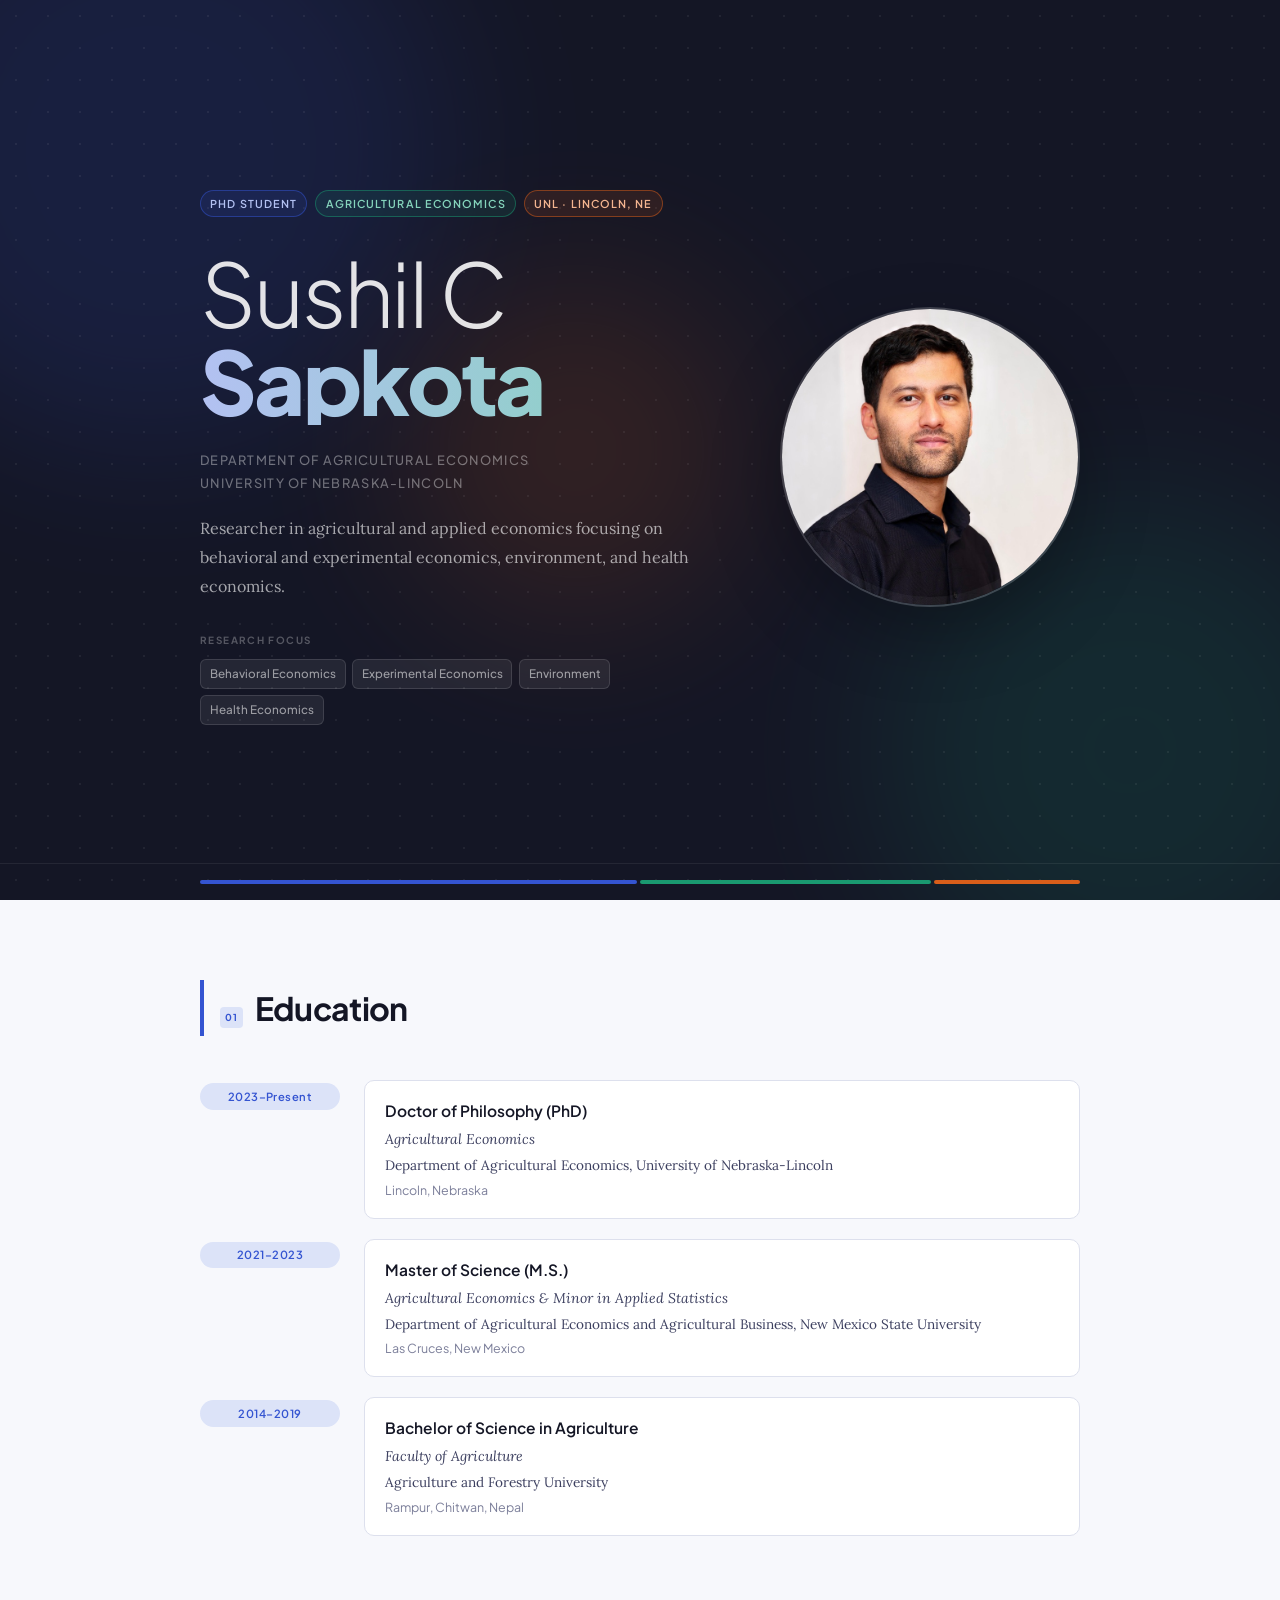
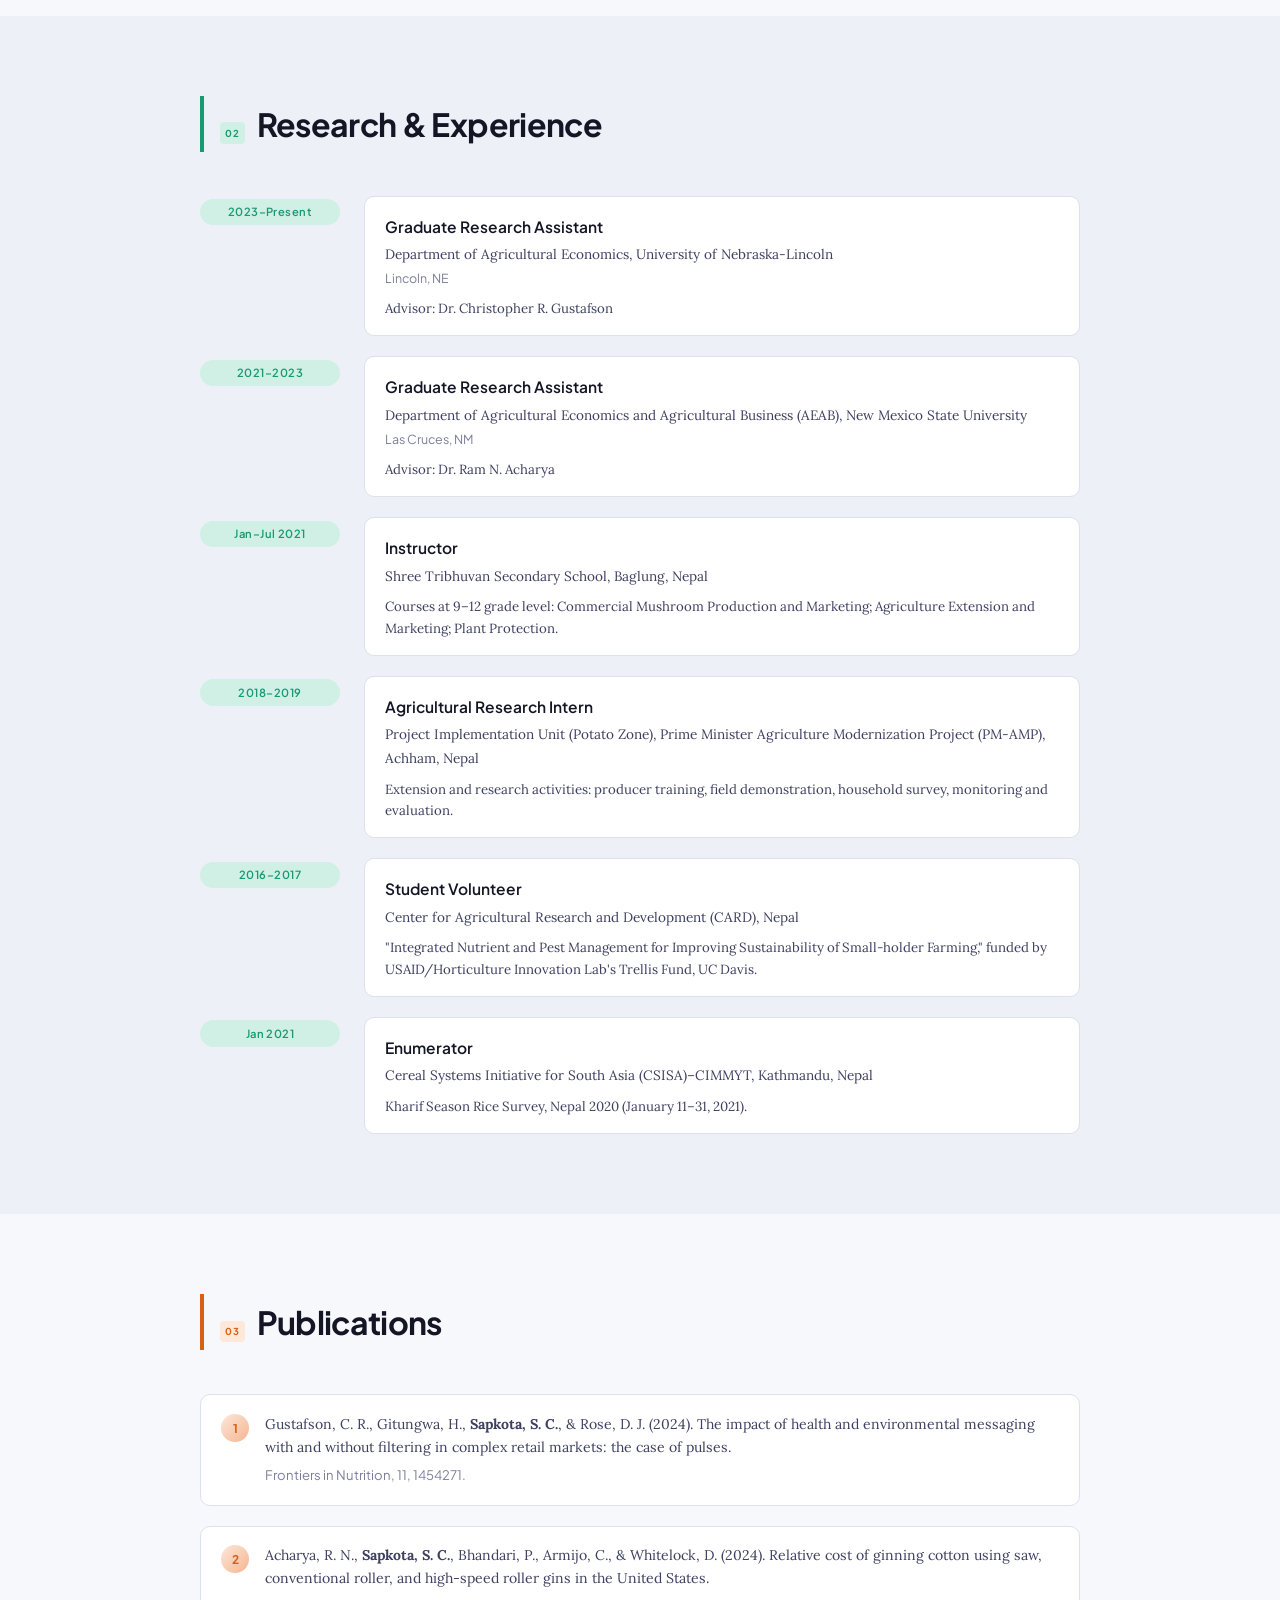
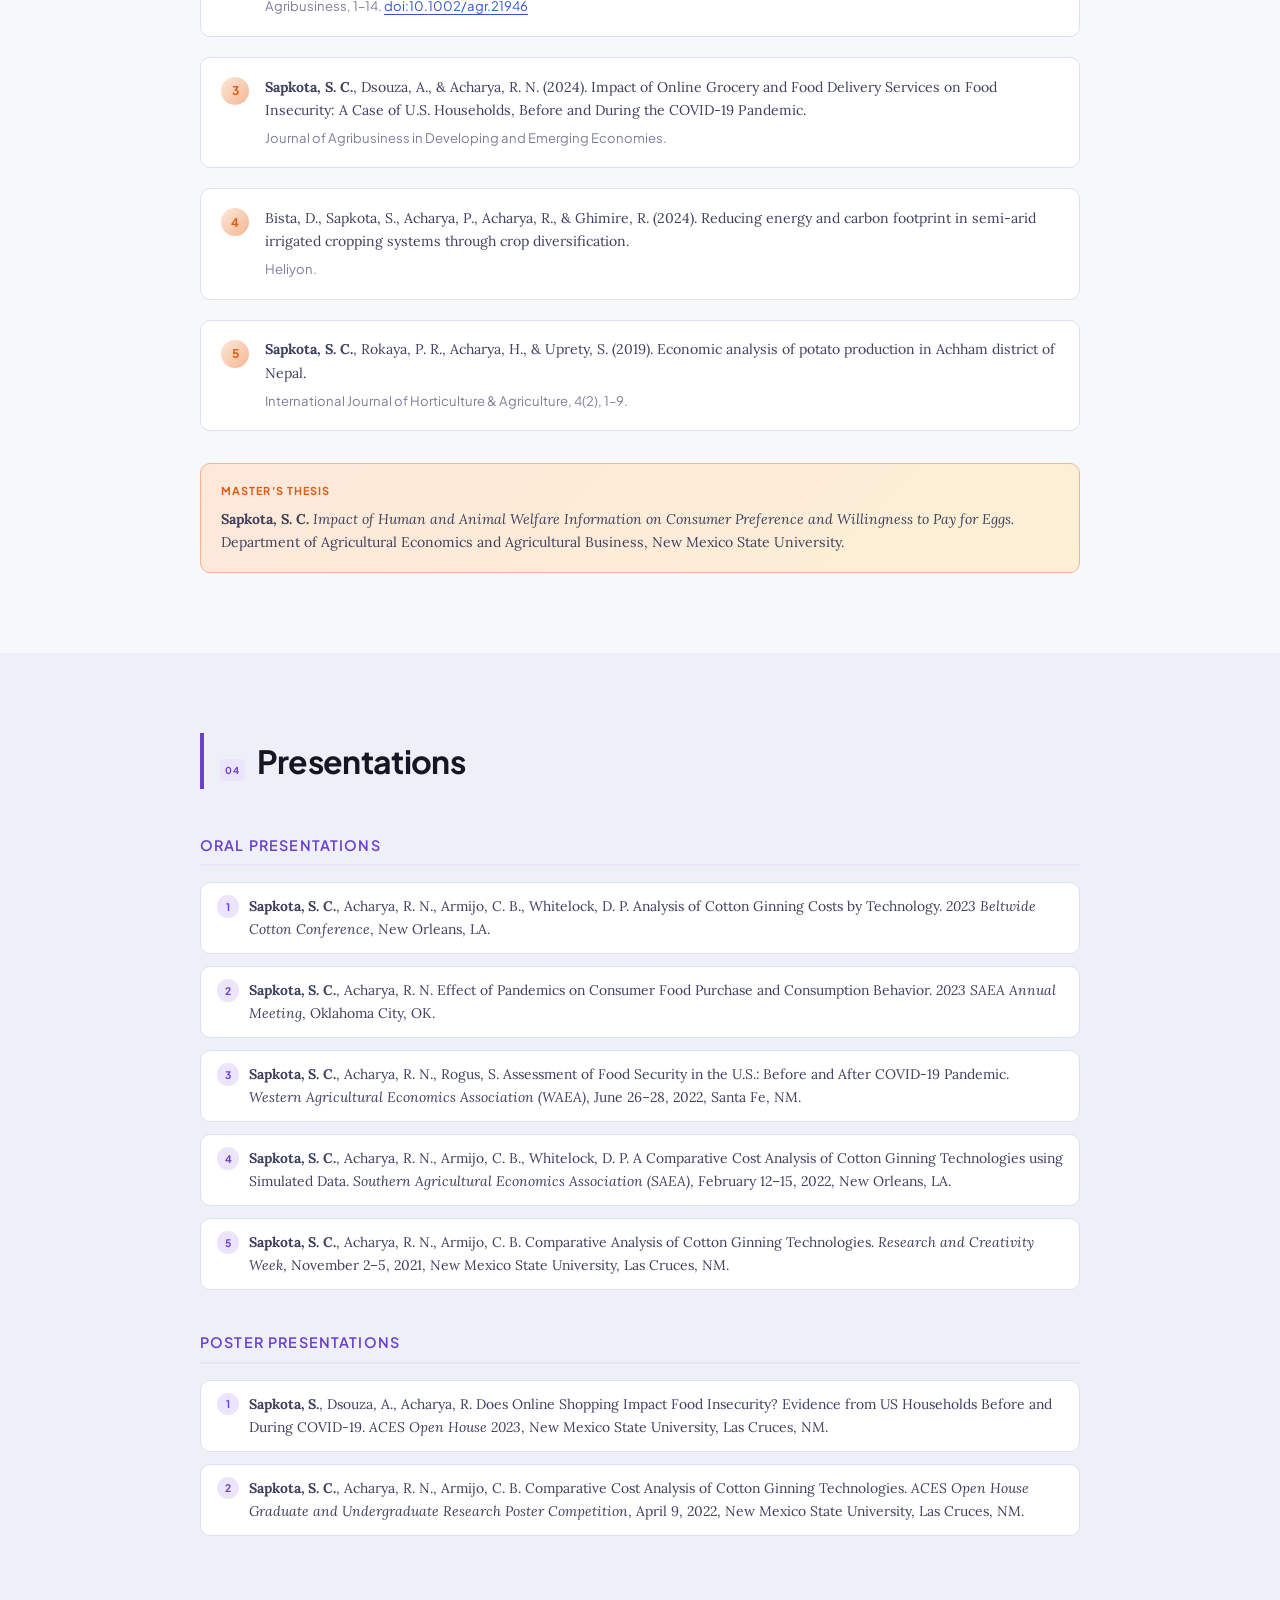
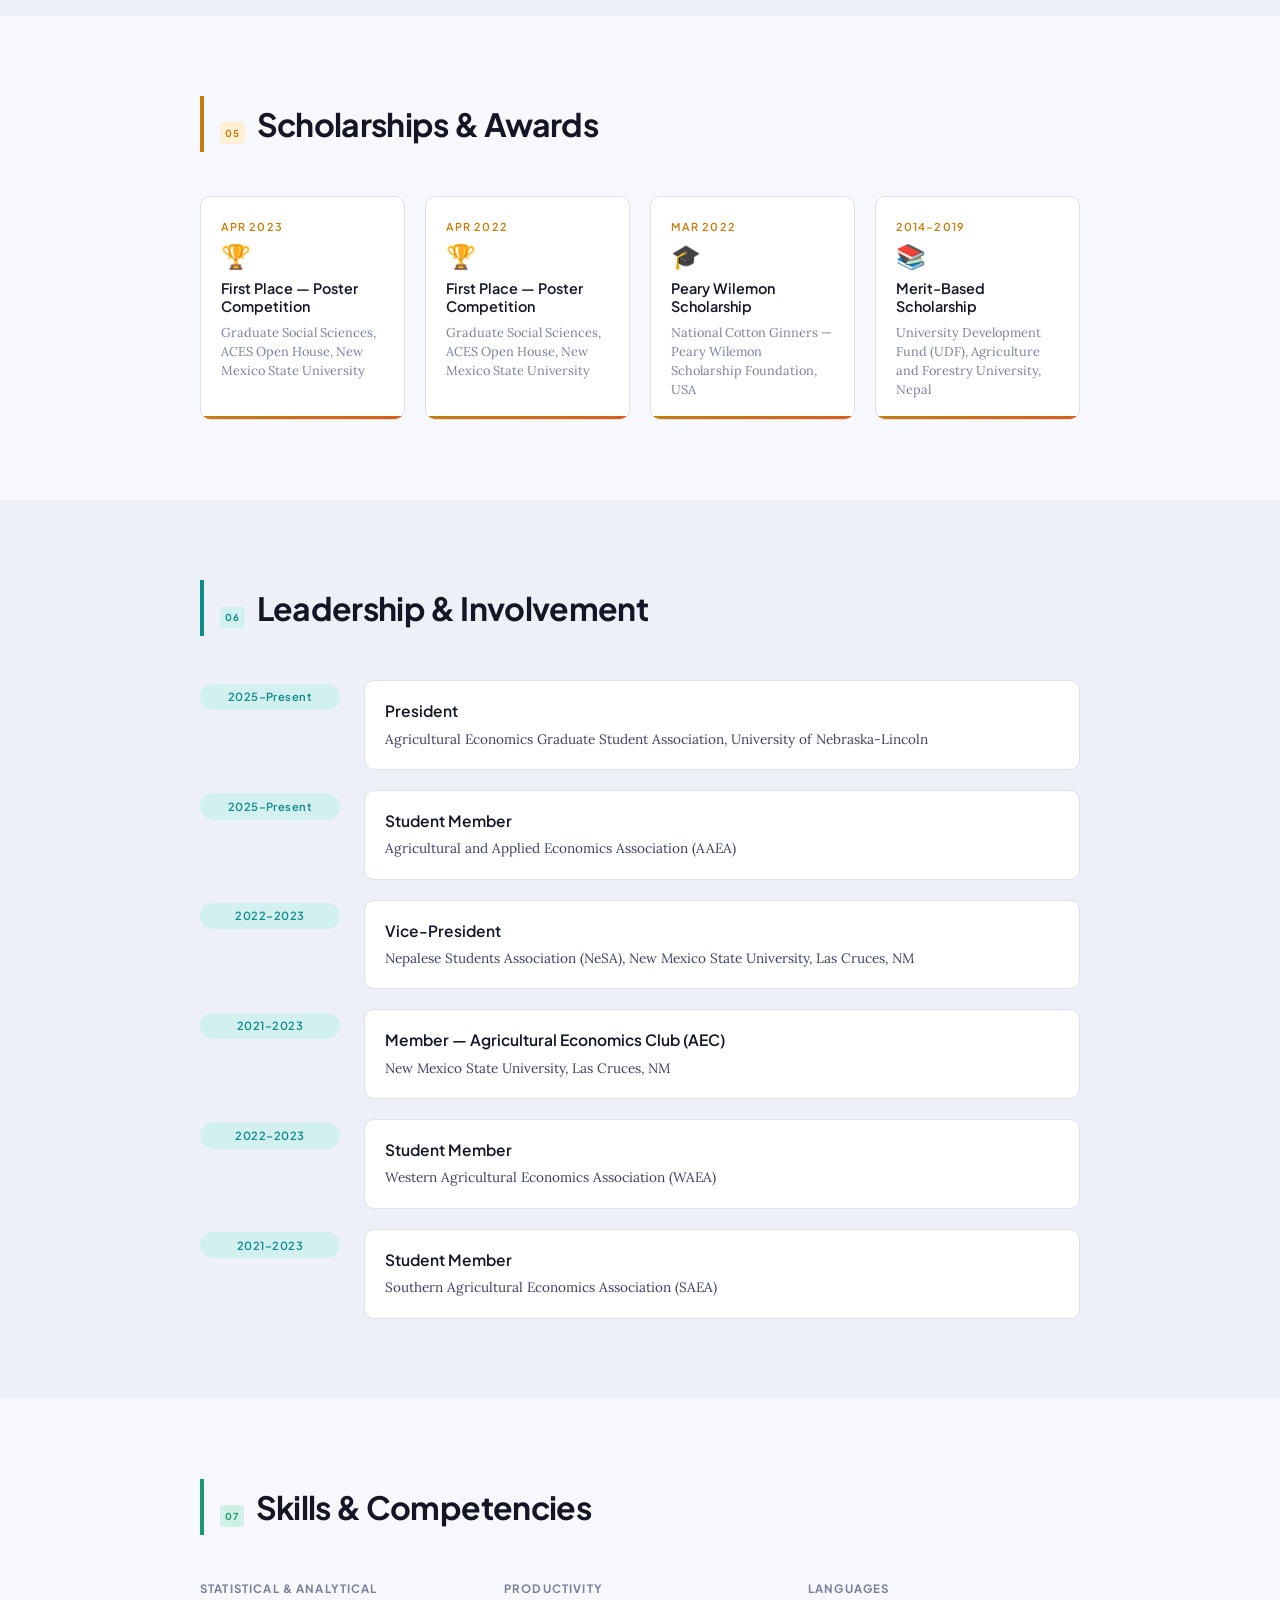
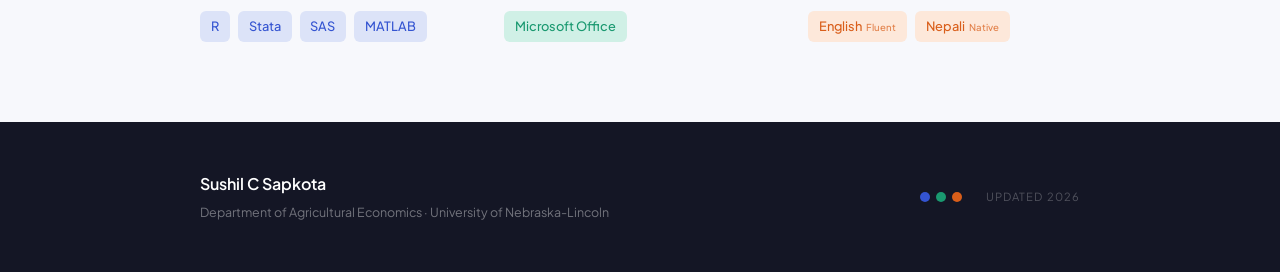
==== index2.html @ 45faaeaf "Add personal website" ====
<!DOCTYPE html>
<html lang="en">
<head>
  <meta charset="UTF-8" />
  <meta name="viewport" content="width=device-width, initial-scale=1.0" />
  <title>Sushil C Sapkota — Agricultural Economist</title>
  <link rel="preconnect" href="https://fonts.googleapis.com" />
  <link rel="preconnect" href="https://fonts.gstatic.com" crossorigin />
  <link href="https://fonts.googleapis.com/css2?family=Plus+Jakarta+Sans:ital,wght@0,300;0,400;0,500;0,600;0,700;1,300;1,400&family=Lora:ital,wght@0,400;0,500;1,400&display=swap" rel="stylesheet" />
  <link rel="stylesheet" href="styles2.css" />
</head>
<body>

  <nav id="nav">
    <div class="nav-inner">
      <a href="#top" class="nav-brand">
        <span class="nav-initials">SCS</span>
        <span class="nav-fullname">Sushil C Sapkota</span>
      </a>
      <ul class="nav-links">
        <li><a href="#education">Education</a></li>
        <li><a href="#experience">Experience</a></li>
        <li><a href="#publications">Publications</a></li>
        <li><a href="#presentations">Presentations</a></li>
        <li><a href="#awards">Awards</a></li>
        <li><a href="#leadership">Leadership</a></li>
        <li><a href="#skills">Skills</a></li>
      </ul>
      <button class="nav-toggle" aria-label="Toggle menu" aria-expanded="false">
        <span></span><span></span><span></span>
      </button>
    </div>
  </nav>

  <main id="top">

    <!-- Hero -->
    <section class="hero">
      <div class="hero-blob hero-blob--1"></div>
      <div class="hero-blob hero-blob--2"></div>
      <div class="hero-blob hero-blob--3"></div>
      <div class="hero-grid-lines"></div>

      <div class="container hero-inner">

        <div class="hero-left">
          <div class="hero-chips">
            <span class="chip chip--blue">PhD Student</span>
            <span class="chip chip--green">Agricultural Economics</span>
            <span class="chip chip--orange">UNL · Lincoln, NE</span>
          </div>

          <h1 class="hero-name">
            <span class="hero-first">Sushil C</span>
            <span class="hero-last">Sapkota</span>
          </h1>

          <p class="hero-dept">
            Department of Agricultural Economics<br />
            University of Nebraska-Lincoln
          </p>

          <p class="hero-bio">
            Researcher in agricultural and applied economics focusing on behavioral and
            experimental economics, environment, and health economics.
          </p>

          <div class="hero-focus">
            <span class="focus-label">Research Focus</span>
            <div class="focus-tags">
              <span class="focus-tag">Behavioral Economics</span>
              <span class="focus-tag">Experimental Economics</span>
              <span class="focus-tag">Environment</span>
              <span class="focus-tag">Health Economics</span>
            </div>
          </div>
        </div>

        <div class="hero-photo-wrap" aria-label="Portrait of Sushil C Sapkota">
          <img
            class="hero-photo"
            src="3225E10E-08E2-4736-A0DA-E0281A70B537_1_105_c.jpeg"
            alt="Sushil C Sapkota"
          />
        </div>

      </div>

      <div class="hero-bar-wrap">
        <div class="container">
          <div class="hero-bar">
            <span class="hero-bar-seg hero-bar-seg--a"></span>
            <span class="hero-bar-seg hero-bar-seg--b"></span>
            <span class="hero-bar-seg hero-bar-seg--c"></span>
          </div>
        </div>
      </div>
    </section>

    <!-- Education -->
    <section id="education" class="section">
      <div class="container">
        <h2 class="section-title section-title--blue">
          <span class="section-icon">01</span>Education
        </h2>
        <div class="timeline">

          <article class="tl-item">
            <div class="tl-badge tl-badge--blue">2023–Present</div>
            <div class="tl-card">
              <h3 class="tl-role">Doctor of Philosophy (PhD)</h3>
              <p class="tl-field">Agricultural Economics</p>
              <p class="tl-org">Department of Agricultural Economics, University of Nebraska-Lincoln</p>
              <p class="tl-loc">Lincoln, Nebraska</p>
            </div>
          </article>

          <article class="tl-item">
            <div class="tl-badge tl-badge--blue">2021–2023</div>
            <div class="tl-card">
              <h3 class="tl-role">Master of Science (M.S.)</h3>
              <p class="tl-field">Agricultural Economics &amp; Minor in Applied Statistics</p>
              <p class="tl-org">Department of Agricultural Economics and Agricultural Business, New Mexico State University</p>
              <p class="tl-loc">Las Cruces, New Mexico</p>
            </div>
          </article>

          <article class="tl-item">
            <div class="tl-badge tl-badge--blue">2014–2019</div>
            <div class="tl-card">
              <h3 class="tl-role">Bachelor of Science in Agriculture</h3>
              <p class="tl-field">Faculty of Agriculture</p>
              <p class="tl-org">Agriculture and Forestry University</p>
              <p class="tl-loc">Rampur, Chitwan, Nepal</p>
            </div>
          </article>

        </div>
      </div>
    </section>

    <!-- Experience -->
    <section id="experience" class="section section--alt">
      <div class="container">
        <h2 class="section-title section-title--green">
          <span class="section-icon">02</span>Research &amp; Experience
        </h2>
        <div class="timeline">

          <article class="tl-item">
            <div class="tl-badge tl-badge--green">2023–Present</div>
            <div class="tl-card">
              <h3 class="tl-role">Graduate Research Assistant</h3>
              <p class="tl-org">Department of Agricultural Economics, University of Nebraska-Lincoln</p>
              <p class="tl-loc">Lincoln, NE</p>
              <p class="tl-note">Advisor: Dr. Christopher R. Gustafson</p>
            </div>
          </article>

          <article class="tl-item">
            <div class="tl-badge tl-badge--green">2021–2023</div>
            <div class="tl-card">
              <h3 class="tl-role">Graduate Research Assistant</h3>
              <p class="tl-org">Department of Agricultural Economics and Agricultural Business (AEAB), New Mexico State University</p>
              <p class="tl-loc">Las Cruces, NM</p>
              <p class="tl-note">Advisor: Dr. Ram N. Acharya</p>
            </div>
          </article>

          <article class="tl-item">
            <div class="tl-badge tl-badge--green">Jan–Jul 2021</div>
            <div class="tl-card">
              <h3 class="tl-role">Instructor</h3>
              <p class="tl-org">Shree Tribhuvan Secondary School, Baglung, Nepal</p>
              <p class="tl-note">Courses at 9–12 grade level: Commercial Mushroom Production and Marketing; Agriculture Extension and Marketing; Plant Protection.</p>
            </div>
          </article>

          <article class="tl-item">
            <div class="tl-badge tl-badge--green">2018–2019</div>
            <div class="tl-card">
              <h3 class="tl-role">Agricultural Research Intern</h3>
              <p class="tl-org">Project Implementation Unit (Potato Zone), Prime Minister Agriculture Modernization Project (PM-AMP), Achham, Nepal</p>
              <p class="tl-note">Extension and research activities: producer training, field demonstration, household survey, monitoring and evaluation.</p>
            </div>
          </article>

          <article class="tl-item">
            <div class="tl-badge tl-badge--green">2016–2017</div>
            <div class="tl-card">
              <h3 class="tl-role">Student Volunteer</h3>
              <p class="tl-org">Center for Agricultural Research and Development (CARD), Nepal</p>
              <p class="tl-note">"Integrated Nutrient and Pest Management for Improving Sustainability of Small-holder Farming," funded by USAID/Horticulture Innovation Lab's Trellis Fund, UC Davis.</p>
            </div>
          </article>

          <article class="tl-item">
            <div class="tl-badge tl-badge--green">Jan 2021</div>
            <div class="tl-card">
              <h3 class="tl-role">Enumerator</h3>
              <p class="tl-org">Cereal Systems Initiative for South Asia (CSISA)–CIMMYT, Kathmandu, Nepal</p>
              <p class="tl-note">Kharif Season Rice Survey, Nepal 2020 (January 11–31, 2021).</p>
            </div>
          </article>

        </div>
      </div>
    </section>

    <!-- Publications -->
    <section id="publications" class="section">
      <div class="container">
        <h2 class="section-title section-title--orange">
          <span class="section-icon">03</span>Publications
        </h2>

        <ol class="pub-list">
          <li class="pub-item">
            <span class="pub-num">1</span>
            <div class="pub-content">
              <p class="pub-cite">Gustafson, C. R., Gitungwa, H., <strong>Sapkota, S. C.</strong>, &amp; Rose, D. J. (2024). The impact of health and environmental messaging with and without filtering in complex retail markets: the case of pulses.</p>
              <p class="pub-journal">Frontiers in Nutrition, 11, 1454271.</p>
            </div>
          </li>
          <li class="pub-item">
            <span class="pub-num">2</span>
            <div class="pub-content">
              <p class="pub-cite">Acharya, R. N., <strong>Sapkota, S. C.</strong>, Bhandari, P., Armijo, C., &amp; Whitelock, D. (2024). Relative cost of ginning cotton using saw, conventional roller, and high-speed roller gins in the United States.</p>
              <p class="pub-journal">Agribusiness, 1–14. <a href="https://doi.org/10.1002/agr.21946" target="_blank" rel="noopener">doi:10.1002/agr.21946</a></p>
            </div>
          </li>
          <li class="pub-item">
            <span class="pub-num">3</span>
            <div class="pub-content">
              <p class="pub-cite"><strong>Sapkota, S. C.</strong>, Dsouza, A., &amp; Acharya, R. N. (2024). Impact of Online Grocery and Food Delivery Services on Food Insecurity: A Case of U.S. Households, Before and During the COVID-19 Pandemic.</p>
              <p class="pub-journal">Journal of Agribusiness in Developing and Emerging Economies.</p>
            </div>
          </li>
          <li class="pub-item">
            <span class="pub-num">4</span>
            <div class="pub-content">
              <p class="pub-cite">Bista, D., Sapkota, S., Acharya, P., Acharya, R., &amp; Ghimire, R. (2024). Reducing energy and carbon footprint in semi-arid irrigated cropping systems through crop diversification.</p>
              <p class="pub-journal">Heliyon.</p>
            </div>
          </li>
          <li class="pub-item">
            <span class="pub-num">5</span>
            <div class="pub-content">
              <p class="pub-cite"><strong>Sapkota, S. C.</strong>, Rokaya, P. R., Acharya, H., &amp; Uprety, S. (2019). Economic analysis of potato production in Achham district of Nepal.</p>
              <p class="pub-journal">International Journal of Horticulture &amp; Agriculture, 4(2), 1–9.</p>
            </div>
          </li>
        </ol>

        <div class="thesis-block">
          <div class="thesis-label">Master's Thesis</div>
          <p><strong>Sapkota, S. C.</strong> <em>Impact of Human and Animal Welfare Information on Consumer Preference and Willingness to Pay for Eggs.</em> Department of Agricultural Economics and Agricultural Business, New Mexico State University.</p>
        </div>
      </div>
    </section>

    <!-- Presentations -->
    <section id="presentations" class="section section--alt">
      <div class="container">
        <h2 class="section-title section-title--purple">
          <span class="section-icon">04</span>Presentations
        </h2>

        <h3 class="sub-heading sub-heading--purple">Oral Presentations</h3>
        <ol class="pres-list">
          <li class="pres-item"><strong>Sapkota, S. C.</strong>, Acharya, R. N., Armijo, C. B., Whitelock, D. P. Analysis of Cotton Ginning Costs by Technology. <em>2023 Beltwide Cotton Conference</em>, New Orleans, LA.</li>
          <li class="pres-item"><strong>Sapkota, S. C.</strong>, Acharya, R. N. Effect of Pandemics on Consumer Food Purchase and Consumption Behavior. <em>2023 SAEA Annual Meeting</em>, Oklahoma City, OK.</li>
          <li class="pres-item"><strong>Sapkota, S. C.</strong>, Acharya, R. N., Rogus, S. Assessment of Food Security in the U.S.: Before and After COVID-19 Pandemic. <em>Western Agricultural Economics Association (WAEA)</em>, June 26–28, 2022, Santa Fe, NM.</li>
          <li class="pres-item"><strong>Sapkota, S. C.</strong>, Acharya, R. N., Armijo, C. B., Whitelock, D. P. A Comparative Cost Analysis of Cotton Ginning Technologies using Simulated Data. <em>Southern Agricultural Economics Association (SAEA)</em>, February 12–15, 2022, New Orleans, LA.</li>
          <li class="pres-item"><strong>Sapkota, S. C.</strong>, Acharya, R. N., Armijo, C. B. Comparative Analysis of Cotton Ginning Technologies. <em>Research and Creativity Week</em>, November 2–5, 2021, New Mexico State University, Las Cruces, NM.</li>
        </ol>

        <h3 class="sub-heading sub-heading--purple" style="margin-top:2.5rem">Poster Presentations</h3>
        <ol class="pres-list">
          <li class="pres-item"><strong>Sapkota, S.</strong>, Dsouza, A., Acharya, R. Does Online Shopping Impact Food Insecurity? Evidence from US Households Before and During COVID-19. <em>ACES Open House 2023</em>, New Mexico State University, Las Cruces, NM.</li>
          <li class="pres-item"><strong>Sapkota, S. C.</strong>, Acharya, R. N., Armijo, C. B. Comparative Cost Analysis of Cotton Ginning Technologies. <em>ACES Open House Graduate and Undergraduate Research Poster Competition</em>, April 9, 2022, New Mexico State University, Las Cruces, NM.</li>
        </ol>
      </div>
    </section>

    <!-- Awards -->
    <section id="awards" class="section">
      <div class="container">
        <h2 class="section-title section-title--amber">
          <span class="section-icon">05</span>Scholarships &amp; Awards
        </h2>
        <div class="awards-grid">

          <div class="award-card award-card--amber">
            <div class="award-year">Apr 2023</div>
            <div class="award-icon">🏆</div>
            <h3 class="award-title">First Place — Poster Competition</h3>
            <p class="award-body">Graduate Social Sciences, ACES Open House, New Mexico State University</p>
          </div>

          <div class="award-card award-card--amber">
            <div class="award-year">Apr 2022</div>
            <div class="award-icon">🏆</div>
            <h3 class="award-title">First Place — Poster Competition</h3>
            <p class="award-body">Graduate Social Sciences, ACES Open House, New Mexico State University</p>
          </div>

          <div class="award-card award-card--amber">
            <div class="award-year">Mar 2022</div>
            <div class="award-icon">🎓</div>
            <h3 class="award-title">Peary Wilemon Scholarship</h3>
            <p class="award-body">National Cotton Ginners — Peary Wilemon Scholarship Foundation, USA</p>
          </div>

          <div class="award-card award-card--amber">
            <div class="award-year">2014–2019</div>
            <div class="award-icon">📚</div>
            <h3 class="award-title">Merit-Based Scholarship</h3>
            <p class="award-body">University Development Fund (UDF), Agriculture and Forestry University, Nepal</p>
          </div>

        </div>
      </div>
    </section>

    <!-- Leadership -->
    <section id="leadership" class="section section--alt">
      <div class="container">
        <h2 class="section-title section-title--teal">
          <span class="section-icon">06</span>Leadership &amp; Involvement
        </h2>
        <div class="timeline">

          <article class="tl-item">
            <div class="tl-badge tl-badge--teal">2025–Present</div>
            <div class="tl-card">
              <h3 class="tl-role">President</h3>
              <p class="tl-org">Agricultural Economics Graduate Student Association, University of Nebraska-Lincoln</p>
            </div>
          </article>

          <article class="tl-item">
            <div class="tl-badge tl-badge--teal">2025–Present</div>
            <div class="tl-card">
              <h3 class="tl-role">Student Member</h3>
              <p class="tl-org">Agricultural and Applied Economics Association (AAEA)</p>
            </div>
          </article>

          <article class="tl-item">
            <div class="tl-badge tl-badge--teal">2022–2023</div>
            <div class="tl-card">
              <h3 class="tl-role">Vice-President</h3>
              <p class="tl-org">Nepalese Students Association (NeSA), New Mexico State University, Las Cruces, NM</p>
            </div>
          </article>

          <article class="tl-item">
            <div class="tl-badge tl-badge--teal">2021–2023</div>
            <div class="tl-card">
              <h3 class="tl-role">Member — Agricultural Economics Club (AEC)</h3>
              <p class="tl-org">New Mexico State University, Las Cruces, NM</p>
            </div>
          </article>

          <article class="tl-item">
            <div class="tl-badge tl-badge--teal">2022–2023</div>
            <div class="tl-card">
              <h3 class="tl-role">Student Member</h3>
              <p class="tl-org">Western Agricultural Economics Association (WAEA)</p>
            </div>
          </article>

          <article class="tl-item">
            <div class="tl-badge tl-badge--teal">2021–2023</div>
            <div class="tl-card">
              <h3 class="tl-role">Student Member</h3>
              <p class="tl-org">Southern Agricultural Economics Association (SAEA)</p>
            </div>
          </article>

        </div>
      </div>
    </section>

    <!-- Skills -->
    <section id="skills" class="section">
      <div class="container">
        <h2 class="section-title section-title--green">
          <span class="section-icon">07</span>Skills &amp; Competencies
        </h2>
        <div class="skills-grid">
          <div class="skill-group">
            <h3 class="skill-group-label">Statistical &amp; Analytical</h3>
            <div class="skill-tags">
              <span class="skill-tag skill-tag--blue">R</span>
              <span class="skill-tag skill-tag--blue">Stata</span>
              <span class="skill-tag skill-tag--blue">SAS</span>
              <span class="skill-tag skill-tag--blue">MATLAB</span>
            </div>
          </div>
          <div class="skill-group">
            <h3 class="skill-group-label">Productivity</h3>
            <div class="skill-tags">
              <span class="skill-tag skill-tag--green">Microsoft Office</span>
            </div>
          </div>
          <div class="skill-group">
            <h3 class="skill-group-label">Languages</h3>
            <div class="skill-tags">
              <span class="skill-tag skill-tag--orange">English <em>Fluent</em></span>
              <span class="skill-tag skill-tag--orange">Nepali <em>Native</em></span>
            </div>
          </div>
        </div>
      </div>
    </section>

  </main>

  <footer class="footer">
    <div class="container footer-inner">
      <div class="footer-left">
        <p class="footer-name">Sushil C Sapkota</p>
        <p class="footer-inst">Department of Agricultural Economics · University of Nebraska-Lincoln</p>
      </div>
      <div class="footer-dots">
        <span class="fdot fdot--blue"></span>
        <span class="fdot fdot--green"></span>
        <span class="fdot fdot--orange"></span>
      </div>
      <p class="footer-copy">Updated 2026</p>
    </div>
  </footer>

  <script src="script2.js"></script>
</body>
</html>
---- styles2.css ----
/* ─── Reset ─────────────────────────────────────────── */
*, *::before, *::after { box-sizing: border-box; margin: 0; padding: 0; }

/* ─── Palette ───────────────────────────────────────── */
:root {
  --white:   #ffffff;
  --bg:      #f7f8fc;
  --bg-alt:  #eef0f7;
  --ink:     #141625;
  --ink-2:   #3d4060;
  --ink-3:   #7c7f9a;

  --blue:    #3454d1;
  --blue-lt: #dce3f8;
  --blue-md: #b3c1f2;

  --green:   #1a9970;
  --green-lt:#d0f0e6;
  --green-md:#85d4bc;

  --orange:  #d95e1a;
  --orange-lt:#fde8da;
  --orange-md:#f4b590;

  --purple:  #6b3fcf;
  --purple-lt:#ece4fa;

  --amber:   #c47d0e;
  --amber-lt:#fdf0d5;
  --amber-md:#f5c96a;

  --teal:    #0d8a8a;
  --teal-lt: #d2f0f0;
  --teal-md: #7ed4d4;

  --rule:    #dde0ed;

  --font-head: 'Plus Jakarta Sans', system-ui, sans-serif;
  --font-body: 'Lora', Georgia, serif;

  --max-w: 880px;
  --radius: 10px;
}

html { scroll-behavior: smooth; }

body {
  background: var(--bg);
  color: var(--ink);
  font-family: var(--font-body);
  font-size: clamp(15px, 1.5vw, 16px);
  line-height: 1.75;
  -webkit-font-smoothing: antialiased;
}

/* ─── Utility ───────────────────────────────────────── */
.container {
  width: min(var(--max-w), 100% - 2rem);
  margin-inline: auto;
}

a {
  color: var(--blue);
  text-underline-offset: 3px;
  transition: opacity 0.2s;
}
a:hover { opacity: 0.7; }

/* ─── Nav ───────────────────────────────────────────── */
#nav {
  position: fixed;
  top: 0; left: 0; right: 0;
  z-index: 200;
  background: var(--ink);
  transform: translateY(-100%);
  transition: transform 0.35s ease;
}
#nav.visible { transform: translateY(0); }

.nav-inner {
  width: min(var(--max-w), 100% - 2rem);
  margin-inline: auto;
  display: flex;
  align-items: center;
  height: 54px;
  gap: 1rem;
}

.nav-brand {
  display: flex;
  align-items: center;
  gap: 0.6rem;
  text-decoration: none;
  flex-shrink: 0;
}

.nav-initials {
  background: linear-gradient(135deg, var(--blue), var(--green));
  color: white;
  font-family: var(--font-head);
  font-size: 0.72rem;
  font-weight: 700;
  letter-spacing: 0.08em;
  padding: 0.3em 0.5em;
  border-radius: 6px;
}

.nav-fullname {
  font-family: var(--font-head);
  font-size: 0.85rem;
  font-weight: 500;
  color: rgba(255,255,255,0.85);
}

.nav-links {
  display: flex;
  list-style: none;
  gap: clamp(0.6rem, 2vw, 1.2rem);
  margin-left: auto;
  flex-wrap: wrap;
}

.nav-links a {
  font-family: var(--font-head);
  font-size: 0.72rem;
  font-weight: 500;
  text-transform: uppercase;
  letter-spacing: 0.08em;
  color: rgba(255,255,255,0.55);
  text-decoration: none;
  transition: color 0.2s;
}
.nav-links a:hover { color: white; }

.nav-toggle {
  display: none;
  flex-direction: column;
  gap: 4px;
  background: none;
  border: none;
  cursor: pointer;
  padding: 4px;
  margin-left: auto;
}
.nav-toggle span {
  display: block;
  width: 20px;
  height: 2px;
  background: white;
  border-radius: 2px;
  transition: transform 0.25s;
}

/* ─── Hero ──────────────────────────────────────────── */
.hero {
  position: relative;
  overflow: hidden;
  background: var(--ink);
  padding-top: clamp(5.5rem, 12vw, 8rem);
  padding-bottom: 0;
  min-height: 100vh;
  display: flex;
  flex-direction: column;
}

.hero-blob {
  position: absolute;
  border-radius: 50%;
  filter: blur(80px);
  opacity: 0.15;
  pointer-events: none;
}
.hero-blob--1 {
  width: 600px; height: 600px;
  background: var(--blue);
  top: -150px; left: -150px;
}
.hero-blob--2 {
  width: 500px; height: 500px;
  background: var(--green);
  bottom: -100px; right: -100px;
}
.hero-blob--3 {
  width: 350px; height: 350px;
  background: var(--orange);
  top: 50%; left: 45%;
  transform: translate(-50%, -50%);
}

/* subtle dot-grid texture */
.hero-grid-lines {
  position: absolute;
  inset: 0;
  background-image: radial-gradient(rgba(255,255,255,0.06) 1px, transparent 1px);
  background-size: 32px 32px;
  pointer-events: none;
}

.hero-inner {
  position: relative;
  z-index: 1;
  flex: 1;
  display: flex;
  justify-content: space-between;
  align-items: center;
  gap: clamp(2rem, 7vw, 5rem);
  padding-bottom: clamp(3rem, 6vw, 5rem);
}

/* ── Left column ── */
.hero-left {
  max-width: 660px;
  min-width: 0;
}

.hero-chips {
  display: flex;
  flex-wrap: wrap;
  gap: 0.5rem;
  margin-bottom: 2rem;
  opacity: 0;
  animation: fadeUp 0.7s 0.1s ease forwards;
}

.chip {
  font-family: var(--font-head);
  font-size: 0.68rem;
  font-weight: 600;
  text-transform: uppercase;
  letter-spacing: 0.1em;
  padding: 0.3em 0.85em;
  border-radius: 999px;
  border: 1.5px solid;
}
.chip--blue   { color: var(--blue-md);   border-color: rgba(52,84,209,0.5);  background: rgba(52,84,209,0.12); }
.chip--green  { color: var(--green-md);  border-color: rgba(26,153,112,0.5); background: rgba(26,153,112,0.12); }
.chip--orange { color: var(--orange-md); border-color: rgba(217,94,26,0.5);  background: rgba(217,94,26,0.12); }

.hero-name {
  font-family: var(--font-head);
  font-weight: 700;
  font-size: clamp(3rem, 8vw, 5.5rem);
  line-height: 1.0;
  letter-spacing: -0.03em;
  margin-bottom: 1.5rem;
  display: flex;
  flex-direction: column;
  opacity: 0;
  animation: fadeUp 0.7s 0.25s ease forwards;
}

.hero-first {
  color: rgba(255,255,255,0.88);
  font-weight: 300;
}

.hero-last {
  background: linear-gradient(90deg, var(--blue-md), var(--green-md));
  -webkit-background-clip: text;
  -webkit-text-fill-color: transparent;
  background-clip: text;
  font-weight: 800;
}

.hero-dept {
  font-family: var(--font-head);
  font-size: 0.8rem;
  font-weight: 500;
  text-transform: uppercase;
  letter-spacing: 0.1em;
  color: rgba(255,255,255,0.38);
  margin-bottom: 1.25rem;
  opacity: 0;
  animation: fadeUp 0.7s 0.4s ease forwards;
}

.hero-bio {
  max-width: 500px;
  color: rgba(255,255,255,0.62);
  font-size: 1rem;
  line-height: 1.8;
  margin-bottom: 2rem;
  opacity: 0;
  animation: fadeUp 0.7s 0.55s ease forwards;
}

/* Research focus tags */
.hero-focus {
  opacity: 0;
  animation: fadeUp 0.7s 0.65s ease forwards;
}

.focus-label {
  font-family: var(--font-head);
  font-size: 0.62rem;
  font-weight: 700;
  text-transform: uppercase;
  letter-spacing: 0.14em;
  color: rgba(255,255,255,0.28);
  display: block;
  margin-bottom: 0.6rem;
}

.focus-tags {
  display: flex;
  flex-wrap: wrap;
  gap: 0.4rem;
}

.focus-tag {
  font-family: var(--font-head);
  font-size: 0.73rem;
  font-weight: 500;
  color: rgba(255,255,255,0.55);
  background: rgba(255,255,255,0.07);
  border: 1px solid rgba(255,255,255,0.12);
  padding: 0.3em 0.75em;
  border-radius: 6px;
  transition: background 0.2s, color 0.2s;
}
.focus-tag:hover {
  background: rgba(255,255,255,0.13);
  color: rgba(255,255,255,0.9);
}

.hero-photo-wrap {
  position: relative;
  flex: 0 0 clamp(220px, 28vw, 300px);
  aspect-ratio: 1;
  border-radius: 50%;
  overflow: hidden;
  border: 2px solid rgba(255,255,255,0.18);
  box-shadow: 0 26px 70px rgba(0,0,0,0.28);
  opacity: 0;
  animation: fadeIn 0.8s 0.5s ease forwards;
}

.hero-photo-wrap::after {
  content: '';
  position: absolute;
  inset: 0;
  border-radius: 50%;
  box-shadow: inset 0 0 0 8px rgba(255,255,255,0.04);
  pointer-events: none;
}

.hero-photo {
  width: 100%;
  height: 100%;
  display: block;
  object-fit: cover;
  object-position: center 18%;
}

/* ── Bottom color bar ── */
.hero-bar-wrap {
  position: relative;
  z-index: 1;
  border-top: 1px solid rgba(255,255,255,0.07);
  padding: 1rem 0;
}

.hero-bar {
  display: flex;
  gap: 3px;
  opacity: 0;
  animation: fadeIn 0.7s 0.8s ease forwards;
}
.hero-bar-seg {
  height: 4px;
  border-radius: 2px;
}
.hero-bar-seg--a { flex: 3; background: var(--blue); }
.hero-bar-seg--b { flex: 2; background: var(--green); }
.hero-bar-seg--c { flex: 1; background: var(--orange); }

/* ─── Sections ──────────────────────────────────────── */
.section {
  padding: clamp(3rem, 8vw, 5rem) 0;
}
.section--alt { background: var(--bg-alt); }

.section-title {
  font-family: var(--font-head);
  font-weight: 700;
  font-size: clamp(1.5rem, 4vw, 2rem);
  letter-spacing: -0.02em;
  color: var(--ink);
  margin-bottom: clamp(1.75rem, 4vw, 2.75rem);
  display: flex;
  align-items: baseline;
  gap: 0.75rem;
}

.section-icon {
  font-size: 0.6rem;
  font-weight: 700;
  letter-spacing: 0.1em;
  padding: 0.25em 0.5em;
  border-radius: 4px;
  font-family: var(--font-head);
  vertical-align: middle;
}

.section-title--blue   { border-left: 4px solid var(--blue);   padding-left: 1rem; }
.section-title--blue   .section-icon { background: var(--blue-lt);   color: var(--blue); }
.section-title--green  { border-left: 4px solid var(--green);  padding-left: 1rem; }
.section-title--green  .section-icon { background: var(--green-lt);  color: var(--green); }
.section-title--orange { border-left: 4px solid var(--orange); padding-left: 1rem; }
.section-title--orange .section-icon { background: var(--orange-lt); color: var(--orange); }
.section-title--purple { border-left: 4px solid var(--purple); padding-left: 1rem; }
.section-title--purple .section-icon { background: var(--purple-lt); color: var(--purple); }
.section-title--amber  { border-left: 4px solid var(--amber);  padding-left: 1rem; }
.section-title--amber  .section-icon { background: var(--amber-lt);  color: var(--amber); }
.section-title--teal   { border-left: 4px solid var(--teal);   padding-left: 1rem; }
.section-title--teal   .section-icon { background: var(--teal-lt);   color: var(--teal); }

/* ─── Timeline ──────────────────────────────────────── */
.timeline {
  display: flex;
  flex-direction: column;
  gap: 1.25rem;
}

.tl-item {
  display: grid;
  grid-template-columns: 140px 1fr;
  gap: 0 1.5rem;
  align-items: start;
}

.tl-badge {
  font-family: var(--font-head);
  font-size: 0.7rem;
  font-weight: 600;
  letter-spacing: 0.04em;
  padding: 0.3em 0.7em;
  border-radius: 999px;
  text-align: center;
  white-space: nowrap;
  margin-top: 0.3em;
}
.tl-badge--blue   { background: var(--blue-lt);   color: var(--blue); }
.tl-badge--green  { background: var(--green-lt);  color: var(--green); }
.tl-badge--teal   { background: var(--teal-lt);   color: var(--teal); }

.tl-card {
  background: var(--white);
  border: 1px solid var(--rule);
  border-radius: var(--radius);
  padding: 1rem 1.25rem;
  transition: box-shadow 0.2s, transform 0.2s;
}
.tl-card:hover {
  box-shadow: 0 4px 20px rgba(0,0,0,0.07);
  transform: translateY(-1px);
}

.tl-role {
  font-family: var(--font-head);
  font-weight: 600;
  font-size: 0.97rem;
  color: var(--ink);
  margin-bottom: 0.2rem;
}
.tl-field { font-style: italic; font-size: 0.88rem; color: var(--ink-2); margin-bottom: 0.15rem; }
.tl-org   { font-size: 0.85rem; color: var(--ink-2); margin-bottom: 0.1rem; }
.tl-loc   { font-size: 0.78rem; color: var(--ink-3); font-family: var(--font-head); }
.tl-note  { font-size: 0.83rem; color: var(--ink-2); margin-top: 0.5rem; line-height: 1.6; }

/* ─── Publications ──────────────────────────────────── */
.pub-list {
  list-style: none;
  display: flex;
  flex-direction: column;
  gap: 1.25rem;
  margin-bottom: 2rem;
}

.pub-item {
  display: flex;
  gap: 1rem;
  align-items: flex-start;
  background: var(--white);
  border: 1px solid var(--rule);
  border-radius: var(--radius);
  padding: 1.1rem 1.25rem;
  transition: box-shadow 0.2s, transform 0.2s;
}
.pub-item:hover {
  box-shadow: 0 4px 20px rgba(0,0,0,0.07);
  transform: translateY(-1px);
}

.pub-num {
  flex-shrink: 0;
  width: 28px;
  height: 28px;
  background: linear-gradient(135deg, var(--orange-lt), var(--orange-md));
  color: var(--orange);
  border-radius: 50%;
  display: flex;
  align-items: center;
  justify-content: center;
  font-family: var(--font-head);
  font-size: 0.75rem;
  font-weight: 700;
  margin-top: 0.1em;
}

.pub-content { flex: 1; }
.pub-cite  { font-size: 0.88rem; line-height: 1.65; color: var(--ink-2); margin-bottom: 0.3rem; }
.pub-journal { font-size: 0.82rem; color: var(--ink-3); font-family: var(--font-head); }

.thesis-block {
  background: linear-gradient(135deg, var(--orange-lt), var(--amber-lt));
  border: 1px solid var(--orange-md);
  border-radius: var(--radius);
  padding: 1.1rem 1.25rem;
  font-size: 0.88rem;
  line-height: 1.65;
  color: var(--ink-2);
}

.thesis-label {
  font-family: var(--font-head);
  font-size: 0.68rem;
  font-weight: 700;
  text-transform: uppercase;
  letter-spacing: 0.1em;
  color: var(--orange);
  margin-bottom: 0.5rem;
}

/* ─── Sub headings ──────────────────────────────────── */
.sub-heading {
  font-family: var(--font-head);
  font-size: 0.9rem;
  font-weight: 600;
  text-transform: uppercase;
  letter-spacing: 0.08em;
  margin-bottom: 1rem;
  padding-bottom: 0.4rem;
  border-bottom: 2px solid;
}
.sub-heading--purple { color: var(--purple); border-color: var(--purple-lt); }

/* ─── Presentations ─────────────────────────────────── */
.pres-list {
  list-style: none;
  counter-reset: pres;
  display: flex;
  flex-direction: column;
  gap: 0.75rem;
}

.pres-item {
  counter-increment: pres;
  position: relative;
  padding: 0.75rem 1rem 0.75rem 3rem;
  background: var(--white);
  border: 1px solid var(--rule);
  border-radius: var(--radius);
  font-size: 0.87rem;
  line-height: 1.65;
  color: var(--ink-2);
  transition: box-shadow 0.2s;
}
.pres-item:hover { box-shadow: 0 2px 12px rgba(0,0,0,0.06); }

.pres-item::before {
  content: counter(pres);
  position: absolute;
  left: 1rem;
  top: 0.75rem;
  width: 1.4rem;
  height: 1.4rem;
  background: var(--purple-lt);
  color: var(--purple);
  border-radius: 50%;
  display: flex;
  align-items: center;
  justify-content: center;
  font-family: var(--font-head);
  font-size: 0.65rem;
  font-weight: 700;
  line-height: 1;
  text-align: center;
  padding-top: 1px;
}

/* ─── Awards Grid ───────────────────────────────────── */
.awards-grid {
  display: grid;
  grid-template-columns: repeat(auto-fill, minmax(200px, 1fr));
  gap: 1.25rem;
}

.award-card {
  background: var(--white);
  border: 1px solid var(--rule);
  border-radius: var(--radius);
  padding: 1.25rem;
  display: flex;
  flex-direction: column;
  gap: 0.4rem;
  transition: box-shadow 0.2s, transform 0.2s;
  position: relative;
  overflow: hidden;
}
.award-card::after {
  content: '';
  position: absolute;
  bottom: 0; left: 0; right: 0;
  height: 3px;
}
.award-card--amber::after { background: linear-gradient(90deg, var(--amber), var(--orange)); }
.award-card:hover {
  box-shadow: 0 6px 24px rgba(0,0,0,0.09);
  transform: translateY(-2px);
}

.award-year {
  font-family: var(--font-head);
  font-size: 0.68rem;
  font-weight: 600;
  text-transform: uppercase;
  letter-spacing: 0.1em;
  color: var(--amber);
}
.award-icon { font-size: 1.5rem; line-height: 1; margin: 0.2rem 0; }
.award-title {
  font-family: var(--font-head);
  font-size: 0.9rem;
  font-weight: 600;
  color: var(--ink);
  line-height: 1.3;
}
.award-body {
  font-size: 0.8rem;
  color: var(--ink-3);
  line-height: 1.5;
}

/* ─── Skills ────────────────────────────────────────── */
.skills-grid {
  display: grid;
  grid-template-columns: repeat(auto-fill, minmax(220px, 1fr));
  gap: 2rem;
}

.skill-group-label {
  font-family: var(--font-head);
  font-size: 0.72rem;
  font-weight: 700;
  text-transform: uppercase;
  letter-spacing: 0.1em;
  color: var(--ink-3);
  margin-bottom: 0.75rem;
}

.skill-tags {
  display: flex;
  flex-wrap: wrap;
  gap: 0.5rem;
}

.skill-tag {
  font-family: var(--font-head);
  font-size: 0.8rem;
  font-weight: 500;
  padding: 0.35em 0.85em;
  border-radius: 6px;
}
.skill-tag em { font-style: normal; font-size: 0.75em; opacity: 0.75; margin-left: 0.25em; }
.skill-tag--blue   { background: var(--blue-lt);   color: var(--blue); }
.skill-tag--green  { background: var(--green-lt);  color: var(--green); }
.skill-tag--orange { background: var(--orange-lt); color: var(--orange); }

/* ─── Footer ────────────────────────────────────────── */
.footer {
  background: var(--ink);
  padding: clamp(2rem, 5vw, 3rem) 0;
}

.footer-inner {
  display: flex;
  flex-wrap: wrap;
  align-items: center;
  gap: 1.5rem;
}

.footer-left { flex: 1; }

.footer-name {
  font-family: var(--font-head);
  font-size: 1rem;
  font-weight: 600;
  color: white;
  margin-bottom: 0.25rem;
}

.footer-inst {
  font-size: 0.78rem;
  color: rgba(255,255,255,0.4);
  font-family: var(--font-head);
}

.footer-dots {
  display: flex;
  gap: 6px;
  align-items: center;
}

.fdot {
  width: 10px;
  height: 10px;
  border-radius: 50%;
}
.fdot--blue   { background: var(--blue); }
.fdot--green  { background: var(--green); }
.fdot--orange { background: var(--orange); }

.footer-copy {
  font-family: var(--font-head);
  font-size: 0.7rem;
  text-transform: uppercase;
  letter-spacing: 0.1em;
  color: rgba(255,255,255,0.25);
  margin-left: auto;
}

/* ─── Animations ────────────────────────────────────── */
@keyframes fadeUp {
  from { opacity: 0; transform: translateY(20px); }
  to   { opacity: 1; transform: translateY(0); }
}
@keyframes fadeIn {
  from { opacity: 0; }
  to   { opacity: 1; }
}

.reveal-hidden { opacity: 0; transform: translateY(18px); transition: opacity 0.55s ease, transform 0.55s ease; }
.reveal-visible { opacity: 1; transform: translateY(0); }

/* ─── Responsive ────────────────────────────────────── */
@media (max-width: 760px) {
  .hero-inner {
    flex-direction: column;
    align-items: flex-start;
  }
  .hero-left { max-width: 100%; }
  .hero-photo-wrap {
    width: min(100%, 320px);
    flex-basis: auto;
  }
}

@media (max-width: 640px) {
  .tl-item {
    grid-template-columns: 1fr;
    gap: 0.5rem;
  }
  .tl-badge { display: inline-block; margin-bottom: 0; }

  .nav-links { display: none; }
  .nav-links.open {
    display: flex;
    flex-direction: column;
    position: absolute;
    top: 54px; left: 0; right: 0;
    background: var(--ink);
    border-top: 1px solid rgba(255,255,255,0.08);
    padding: 1rem;
    gap: 0.85rem;
  }
  .nav-toggle { display: flex; }
  .awards-grid { grid-template-columns: 1fr 1fr; }
}

/* ─── Print ─────────────────────────────────────────── */
@media print {
  #nav, .hero-blob { display: none; }
  .hero { background: white; padding-top: 1rem; min-height: unset; }
  .hero-first, .hero-dept, .hero-bio { color: black; -webkit-text-fill-color: black; }
  .hero-last { -webkit-text-fill-color: black; background: none; }
  body { background: white; font-size: 11pt; }
  .section--alt { background: white; }
  .tl-card, .pub-item, .pres-item, .award-card { box-shadow: none; border-color: #ddd; }
  .footer { display: none; }
}
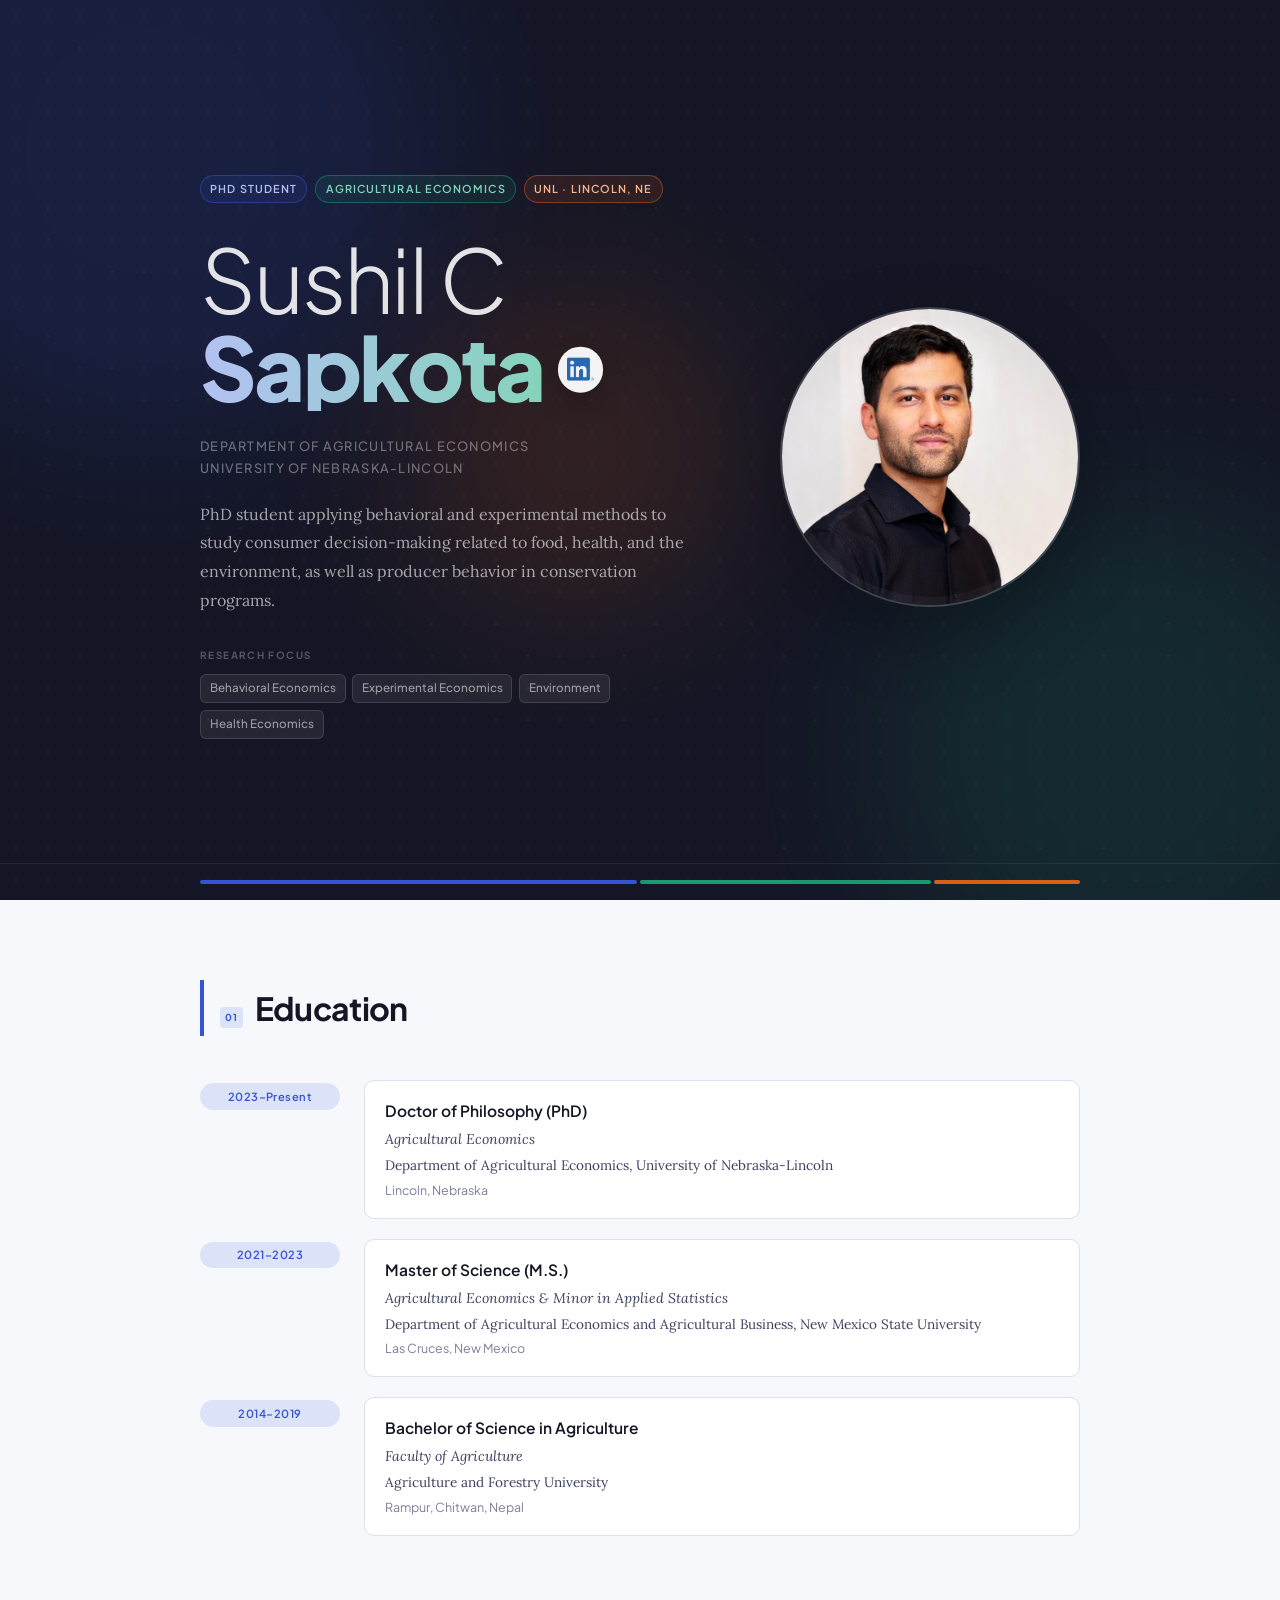
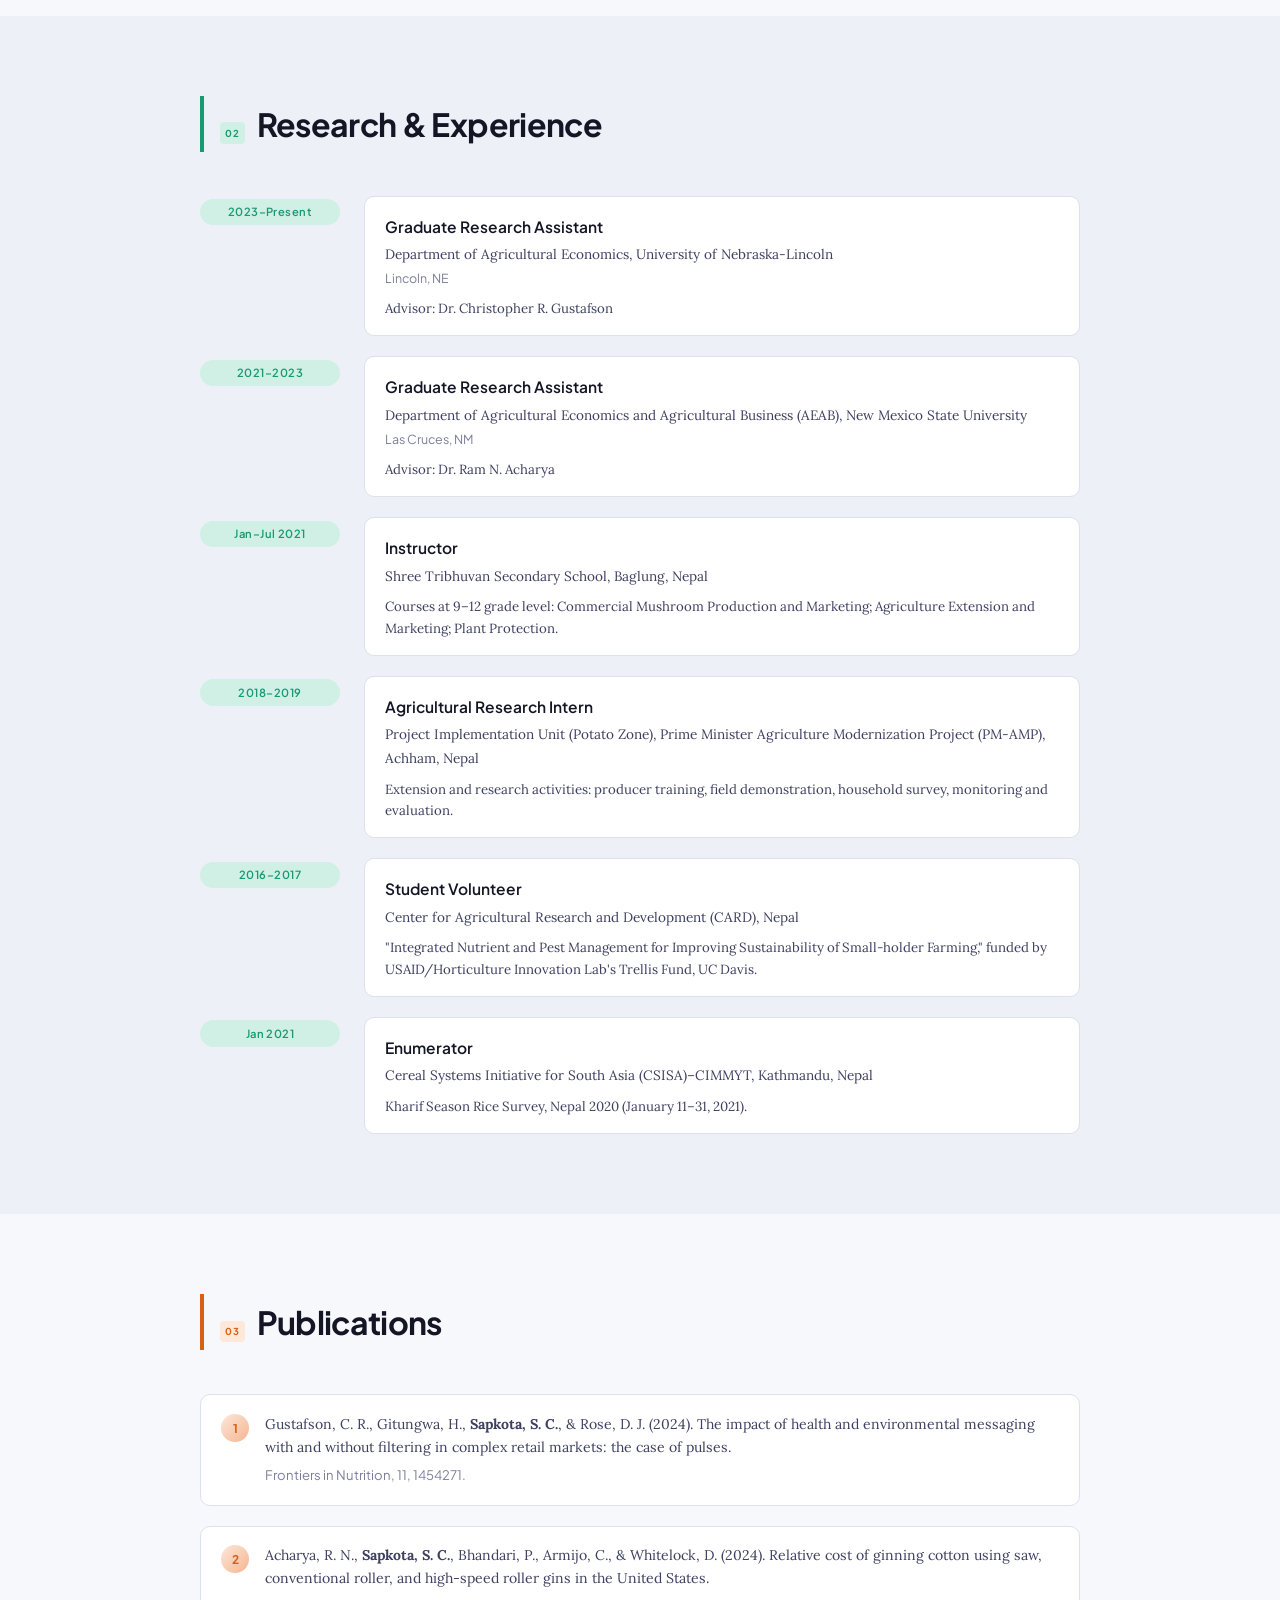
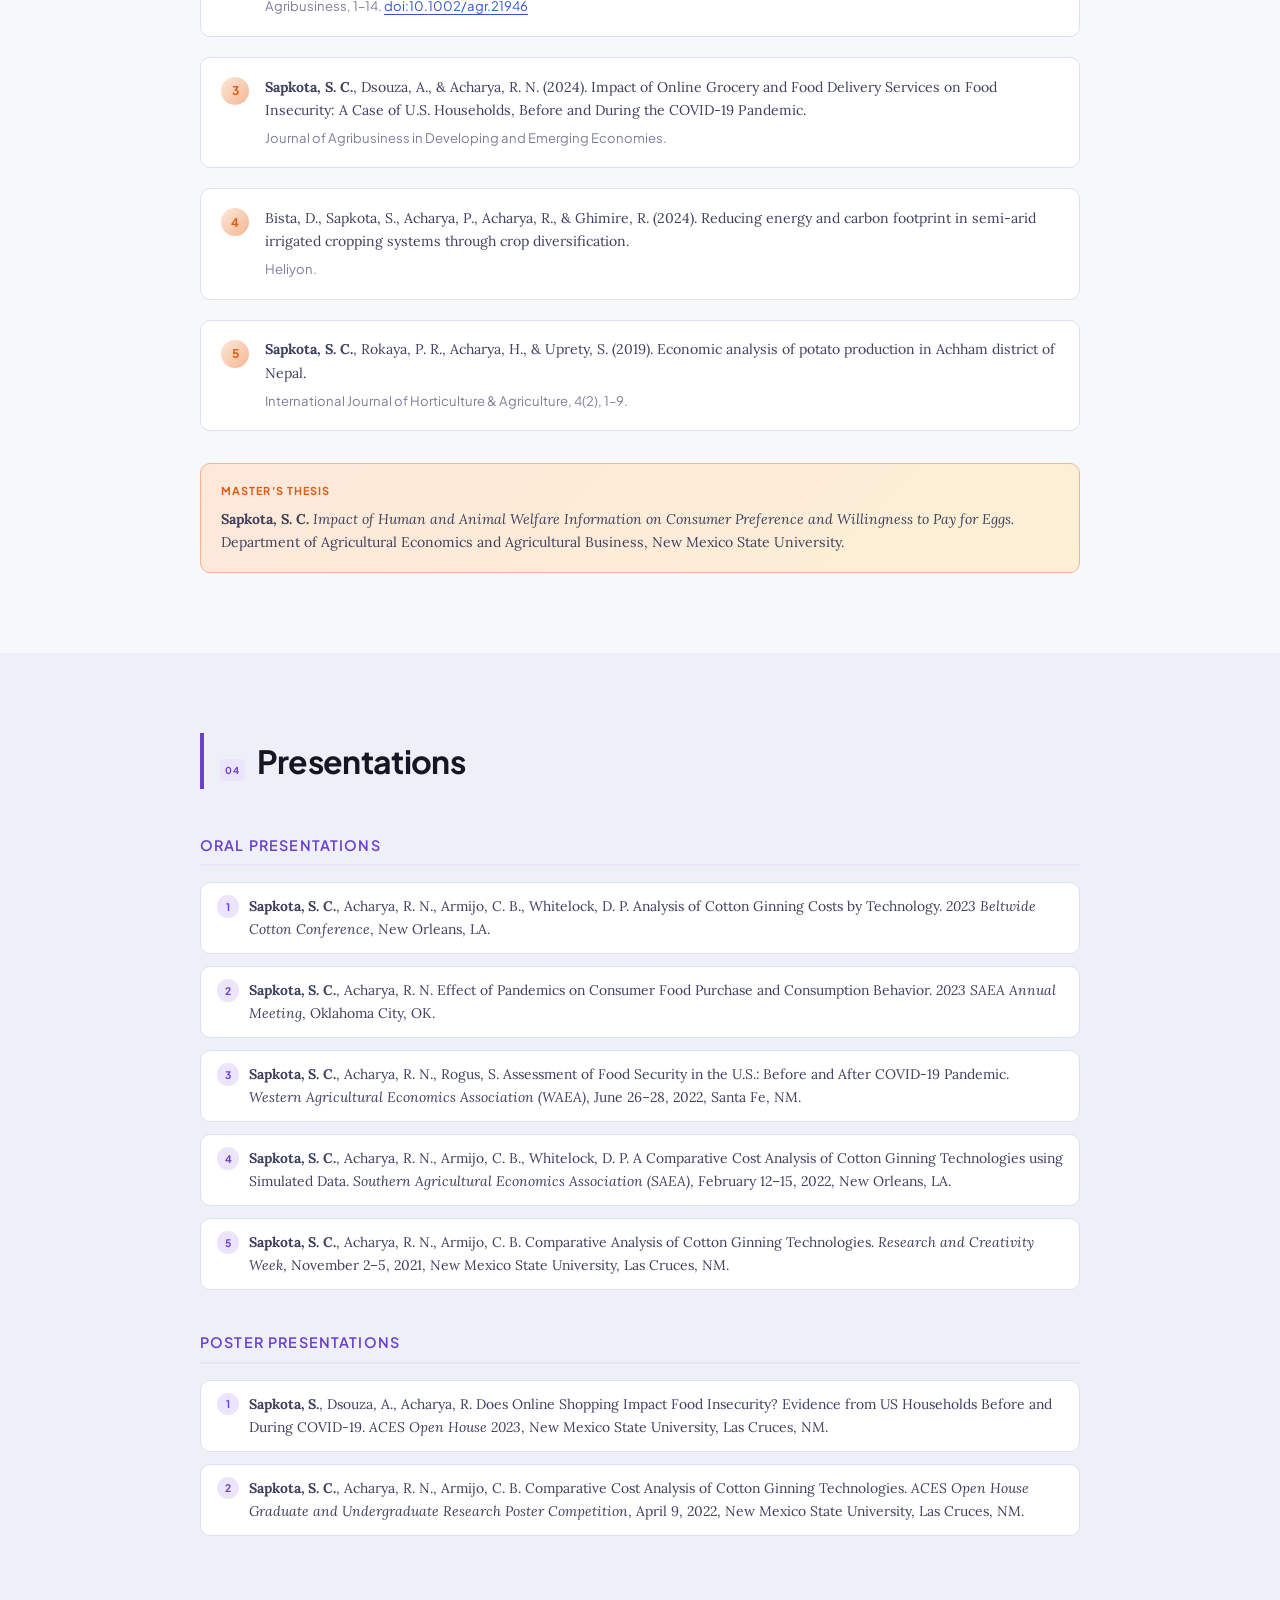
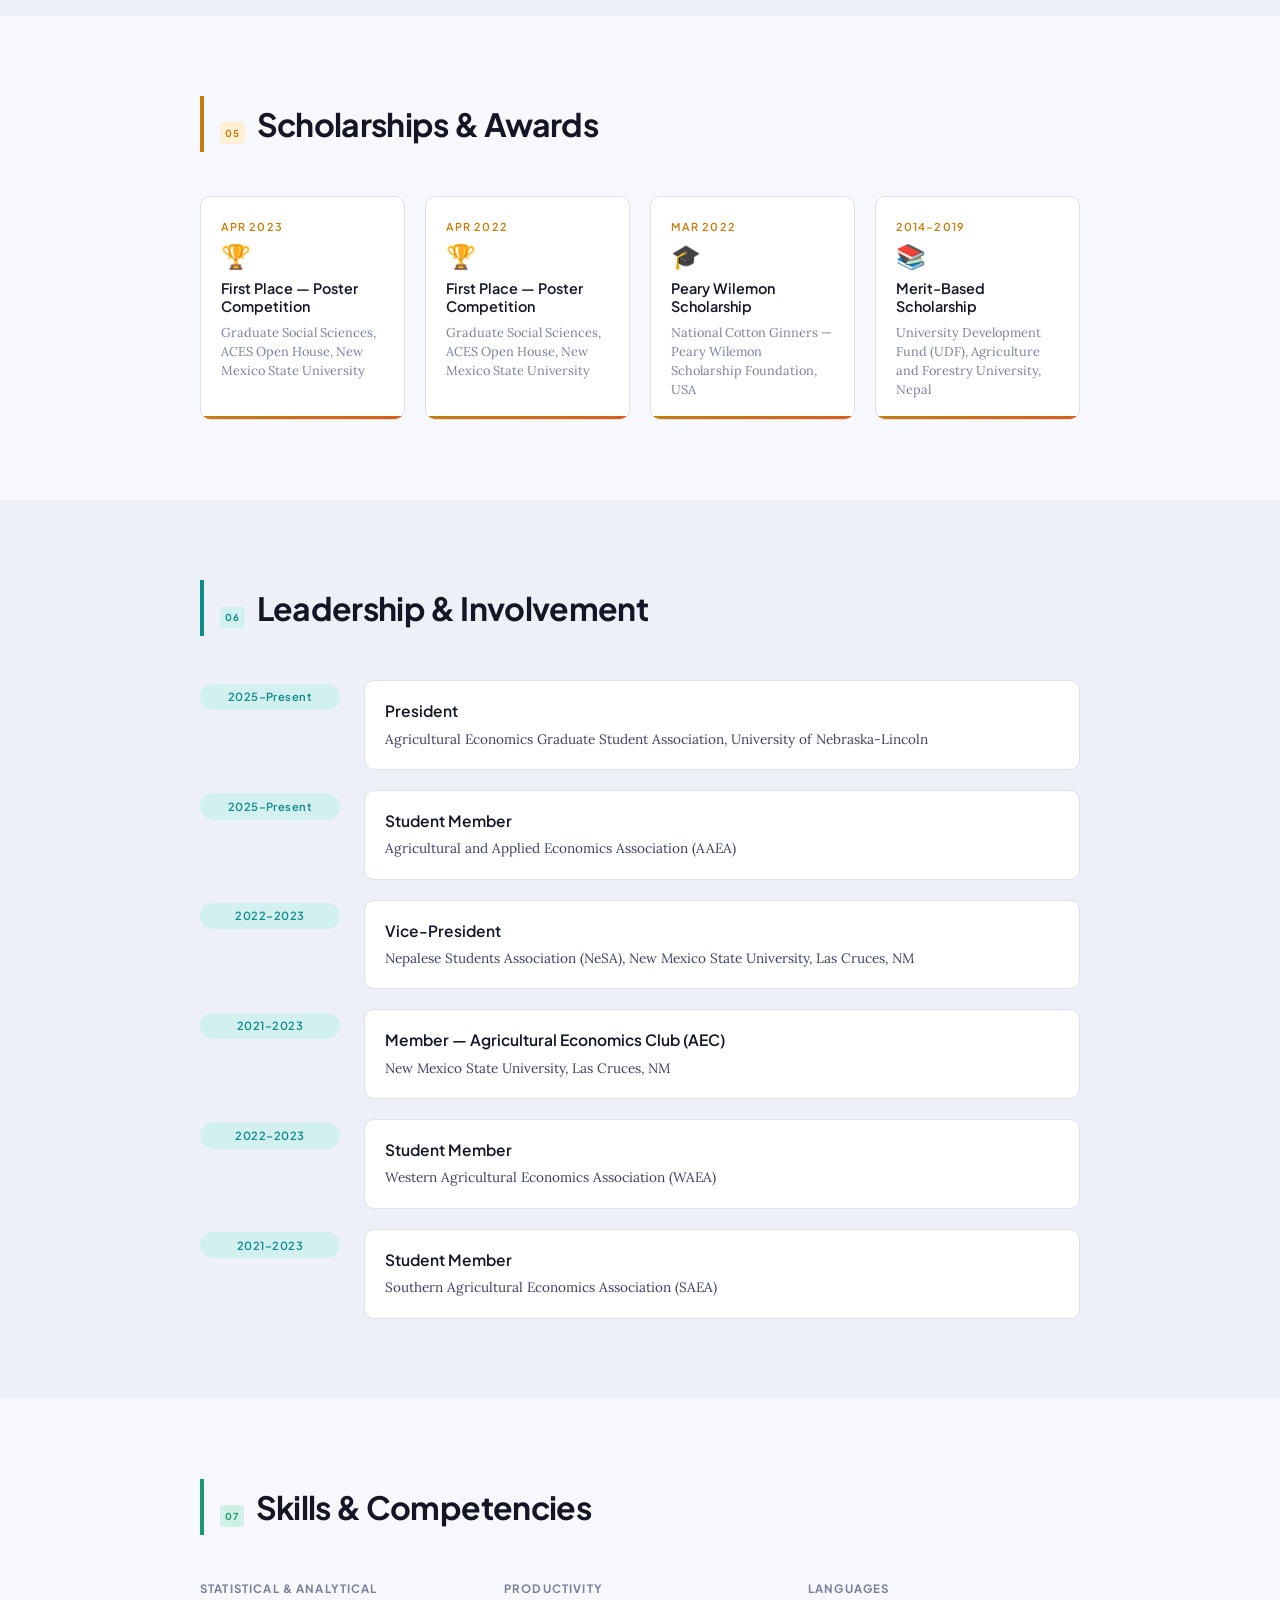
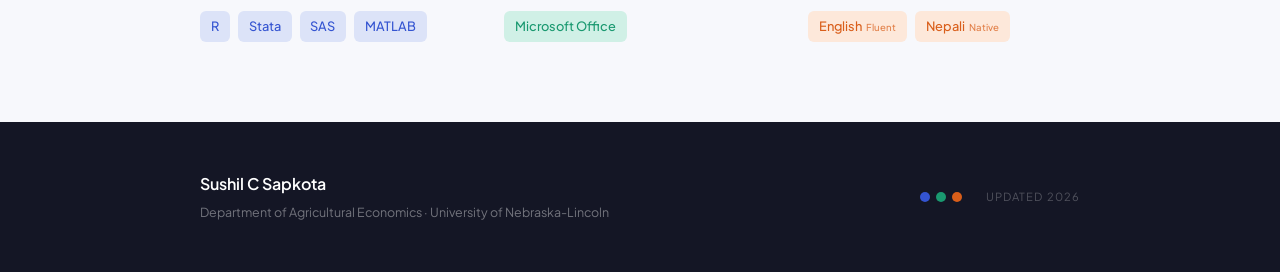
==== commit e5439c99: "Add LinkedIn profile badge" ====
--- a/index2.html
+++ b/index2.html
@@ -52,7 +52,18 @@
 
           <h1 class="hero-name">
             <span class="hero-first">Sushil C</span>
-            <span class="hero-last">Sapkota</span>
+            <span class="hero-last-line">
+              <span class="hero-last">Sapkota</span>
+              <a
+                class="linkedin-link"
+                href="https://www.linkedin.com/in/sushil-sapkota-06522b165/"
+                target="_blank"
+                rel="noopener noreferrer"
+                aria-label="Visit Sushil C Sapkota on LinkedIn"
+              >
+                <img class="linkedin-logo" src="LI-In-Bug.png" alt="" />
+              </a>
+            </span>
           </h1>
 
           <p class="hero-dept">
@@ -61,8 +72,9 @@
           </p>
 
           <p class="hero-bio">
-            Researcher in agricultural and applied economics focusing on behavioral and
-            experimental economics, environment, and health economics.
+            PhD student applying behavioral and experimental methods to study consumer decision-making 
+            related to food, health, and the environment, as well as 
+            producer behavior in conservation programs.
           </p>
 
           <div class="hero-focus">
--- a/styles2.css
+++ b/styles2.css
@@ -262,6 +262,12 @@
   font-weight: 800;
 }
 
+.hero-last-line {
+  display: flex;
+  align-items: center;
+  gap: 0.16em;
+}
+
 .hero-dept {
   font-family: var(--font-head);
   font-size: 0.8rem;
@@ -326,6 +332,7 @@
 .hero-photo-wrap {
   position: relative;
   flex: 0 0 clamp(220px, 28vw, 300px);
+  width: 100%;
   aspect-ratio: 1;
   border-radius: 50%;
   overflow: hidden;
@@ -350,6 +357,34 @@
   display: block;
   object-fit: cover;
   object-position: center 18%;
+}
+
+.linkedin-link {
+  display: inline-flex;
+  align-items: center;
+  justify-content: center;
+  width: clamp(34px, 0.52em, 48px);
+  height: clamp(34px, 0.52em, 48px);
+  flex: 0 0 auto;
+  border-radius: 50%;
+  background: rgba(255,255,255,0.95);
+  box-shadow: 0 12px 28px rgba(0,0,0,0.2);
+  -webkit-text-fill-color: initial;
+  transform: translateY(0.03em);
+  transition: transform 0.2s ease, box-shadow 0.2s ease, opacity 0.2s ease;
+}
+
+.linkedin-link:hover {
+  opacity: 1;
+  transform: translateY(calc(0.03em - 2px));
+  box-shadow: 0 18px 36px rgba(0,0,0,0.28);
+}
+
+.linkedin-logo {
+  width: 58%;
+  height: 58%;
+  display: block;
+  object-fit: contain;
 }
 
 /* ── Bottom color bar ── */
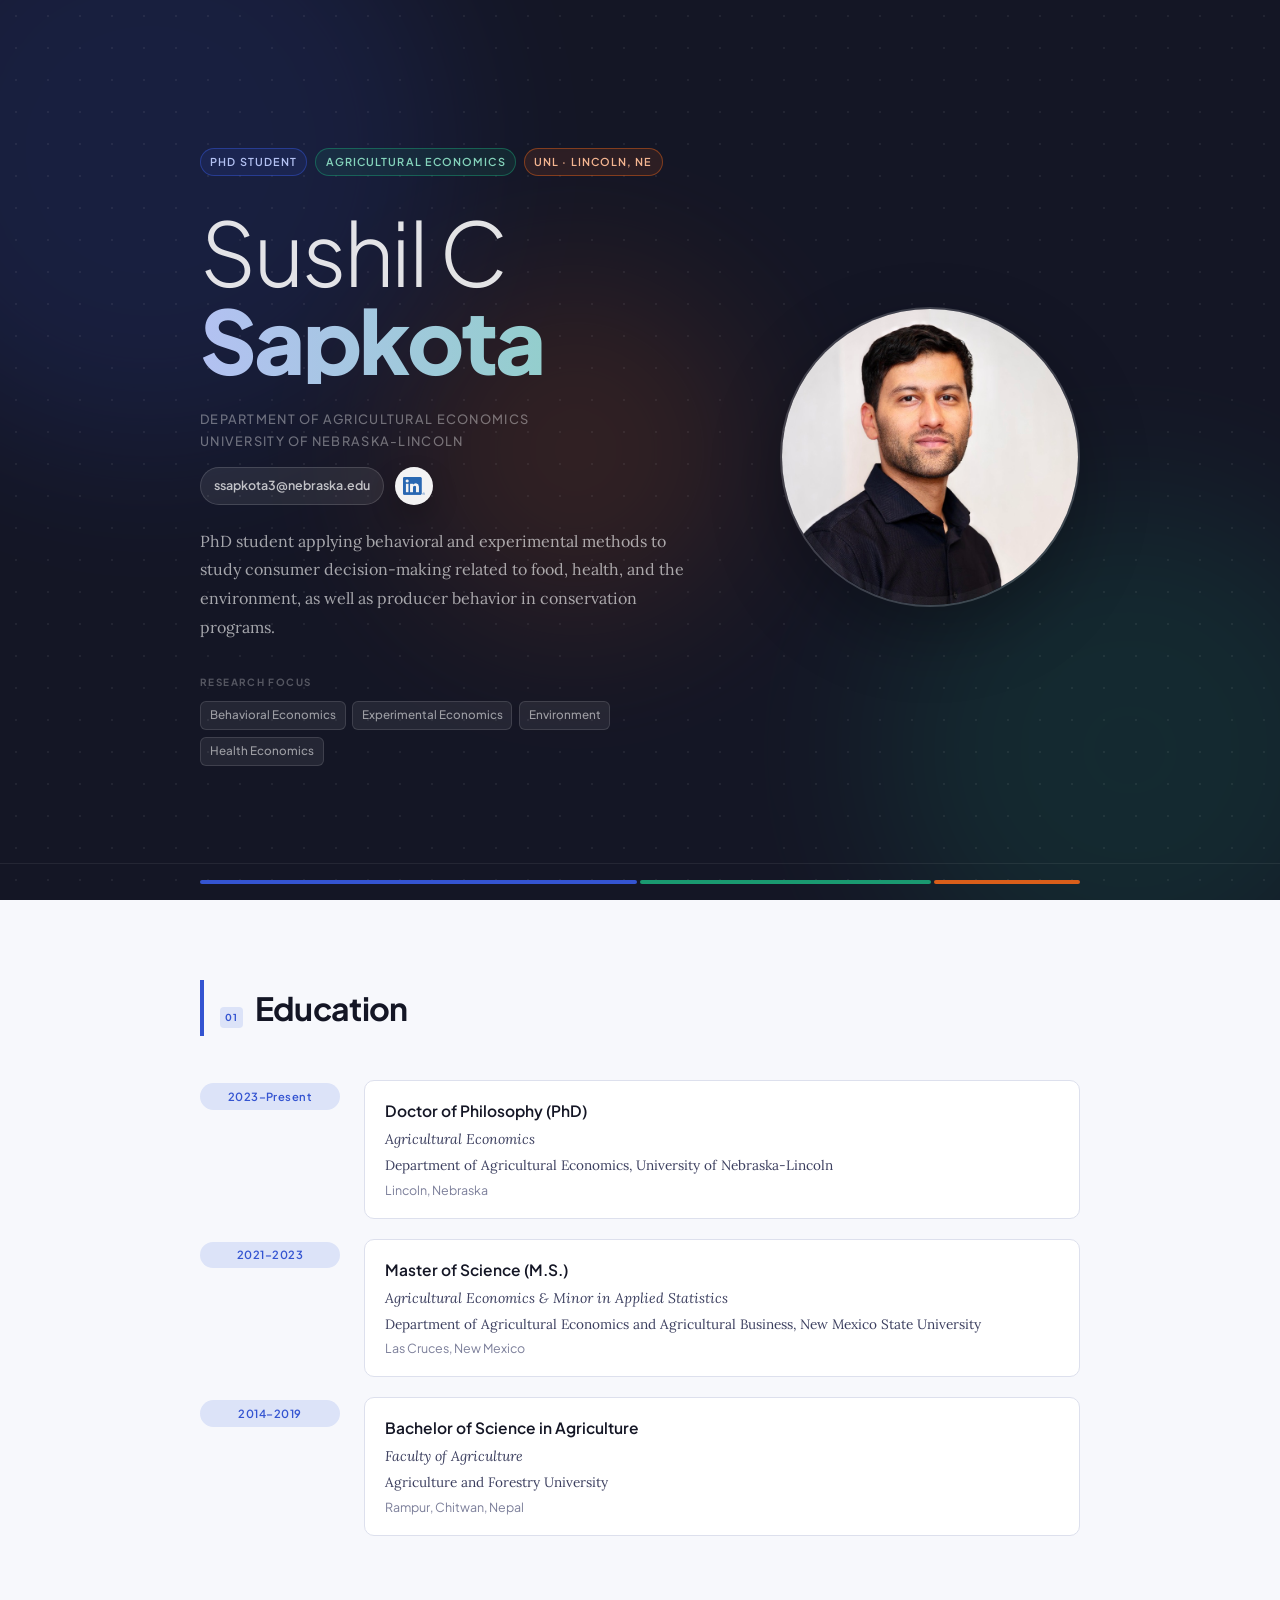
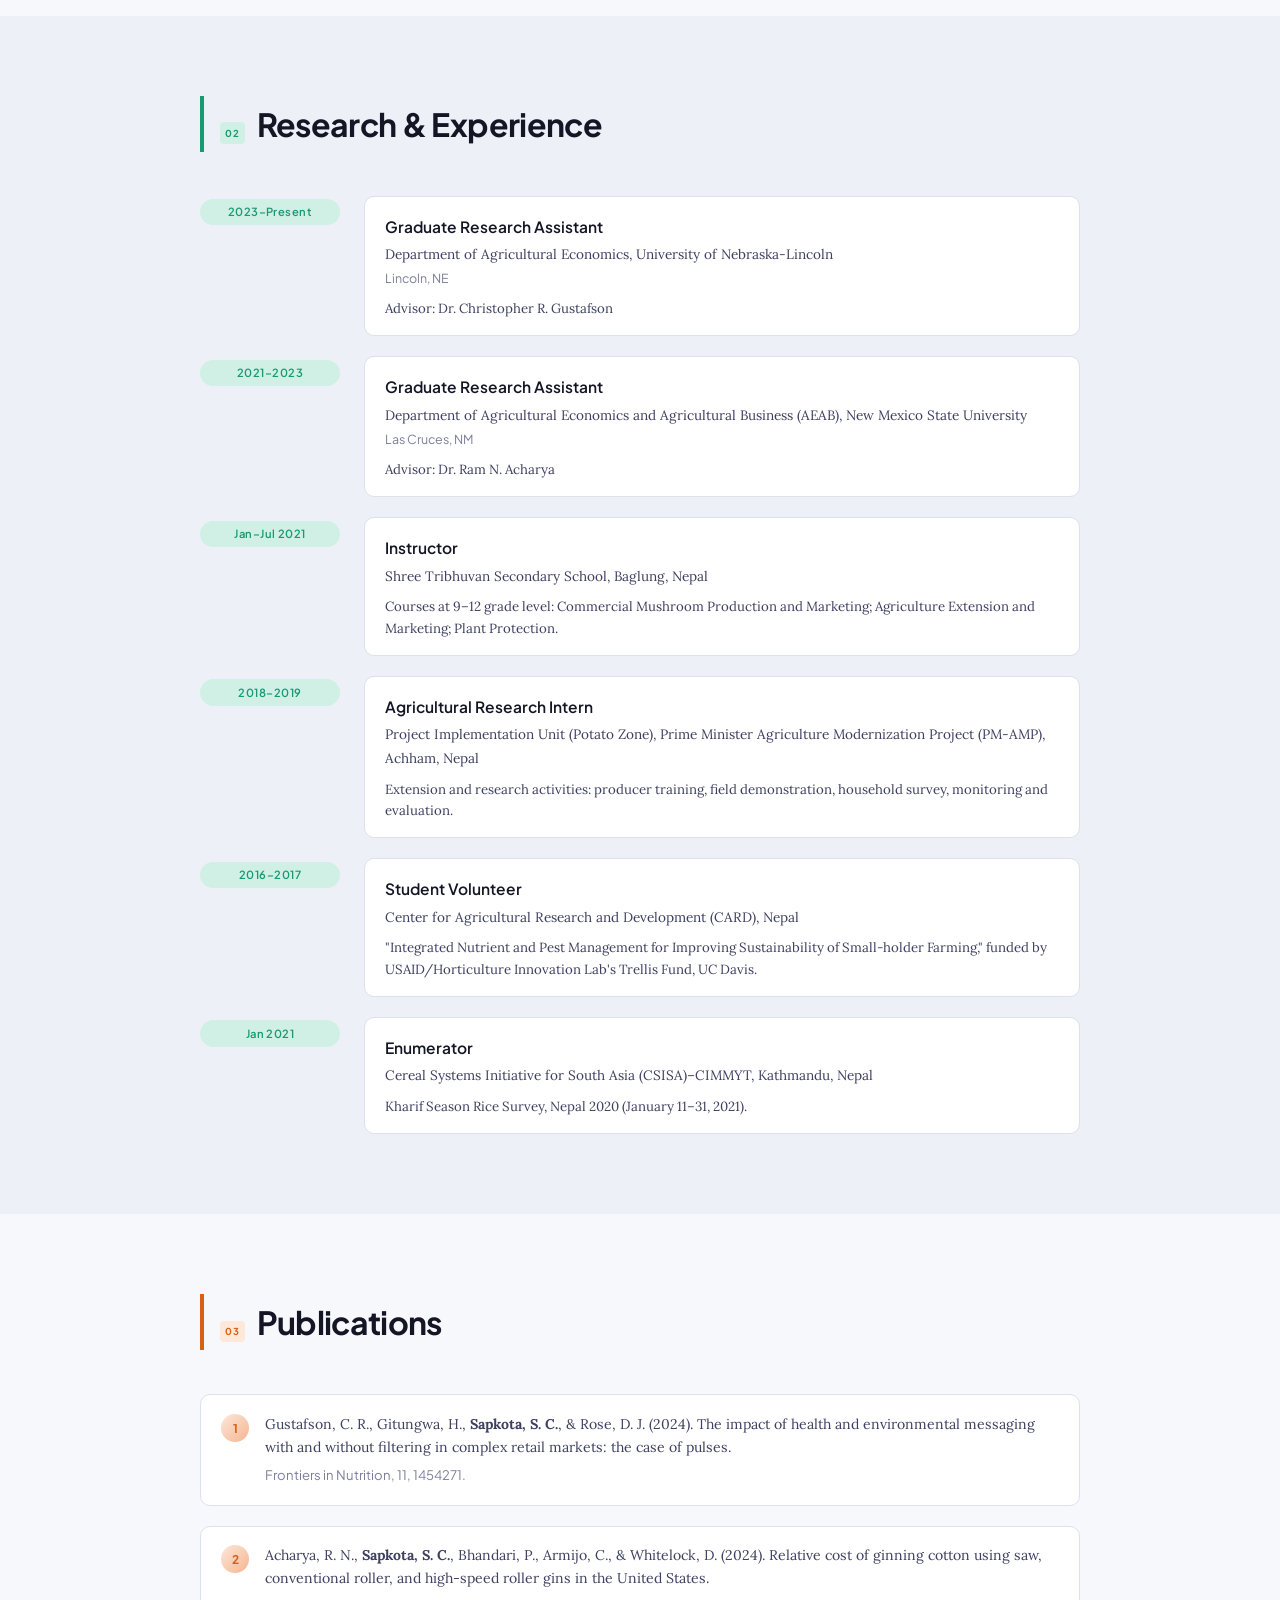
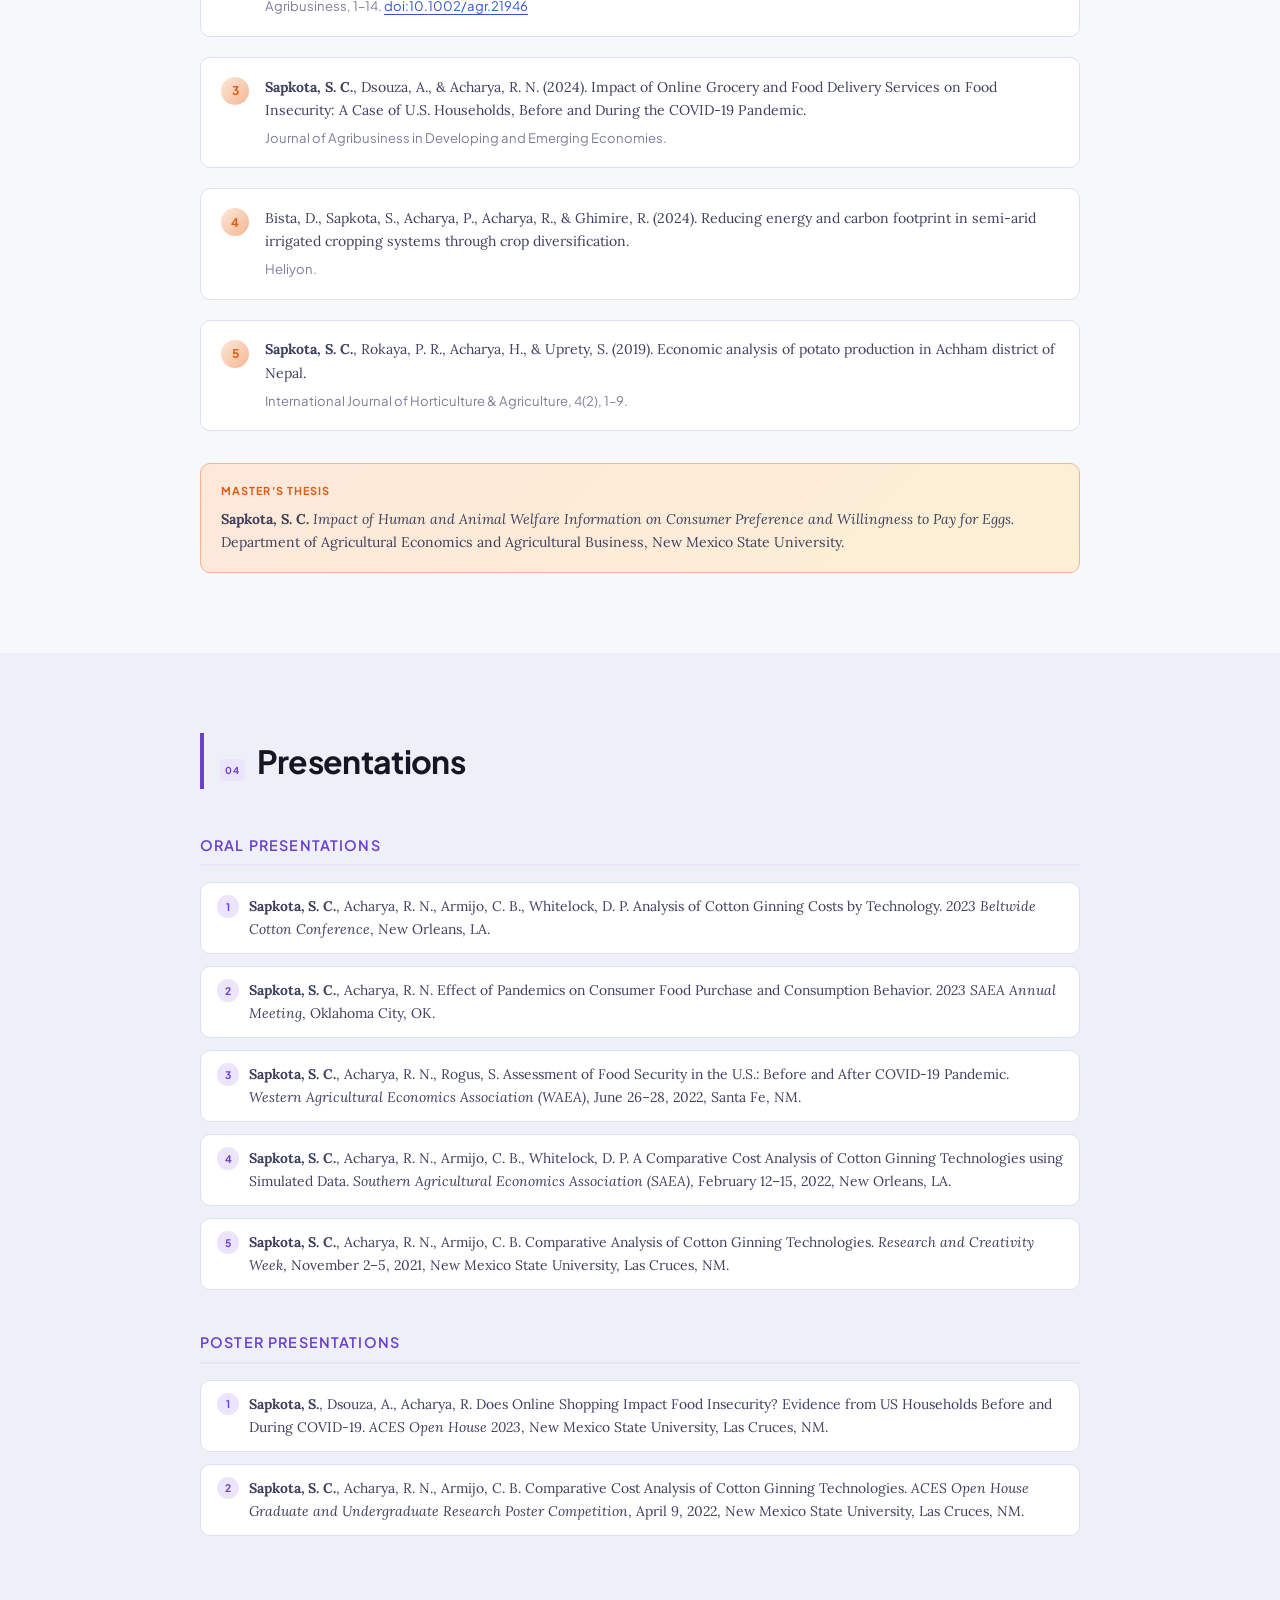
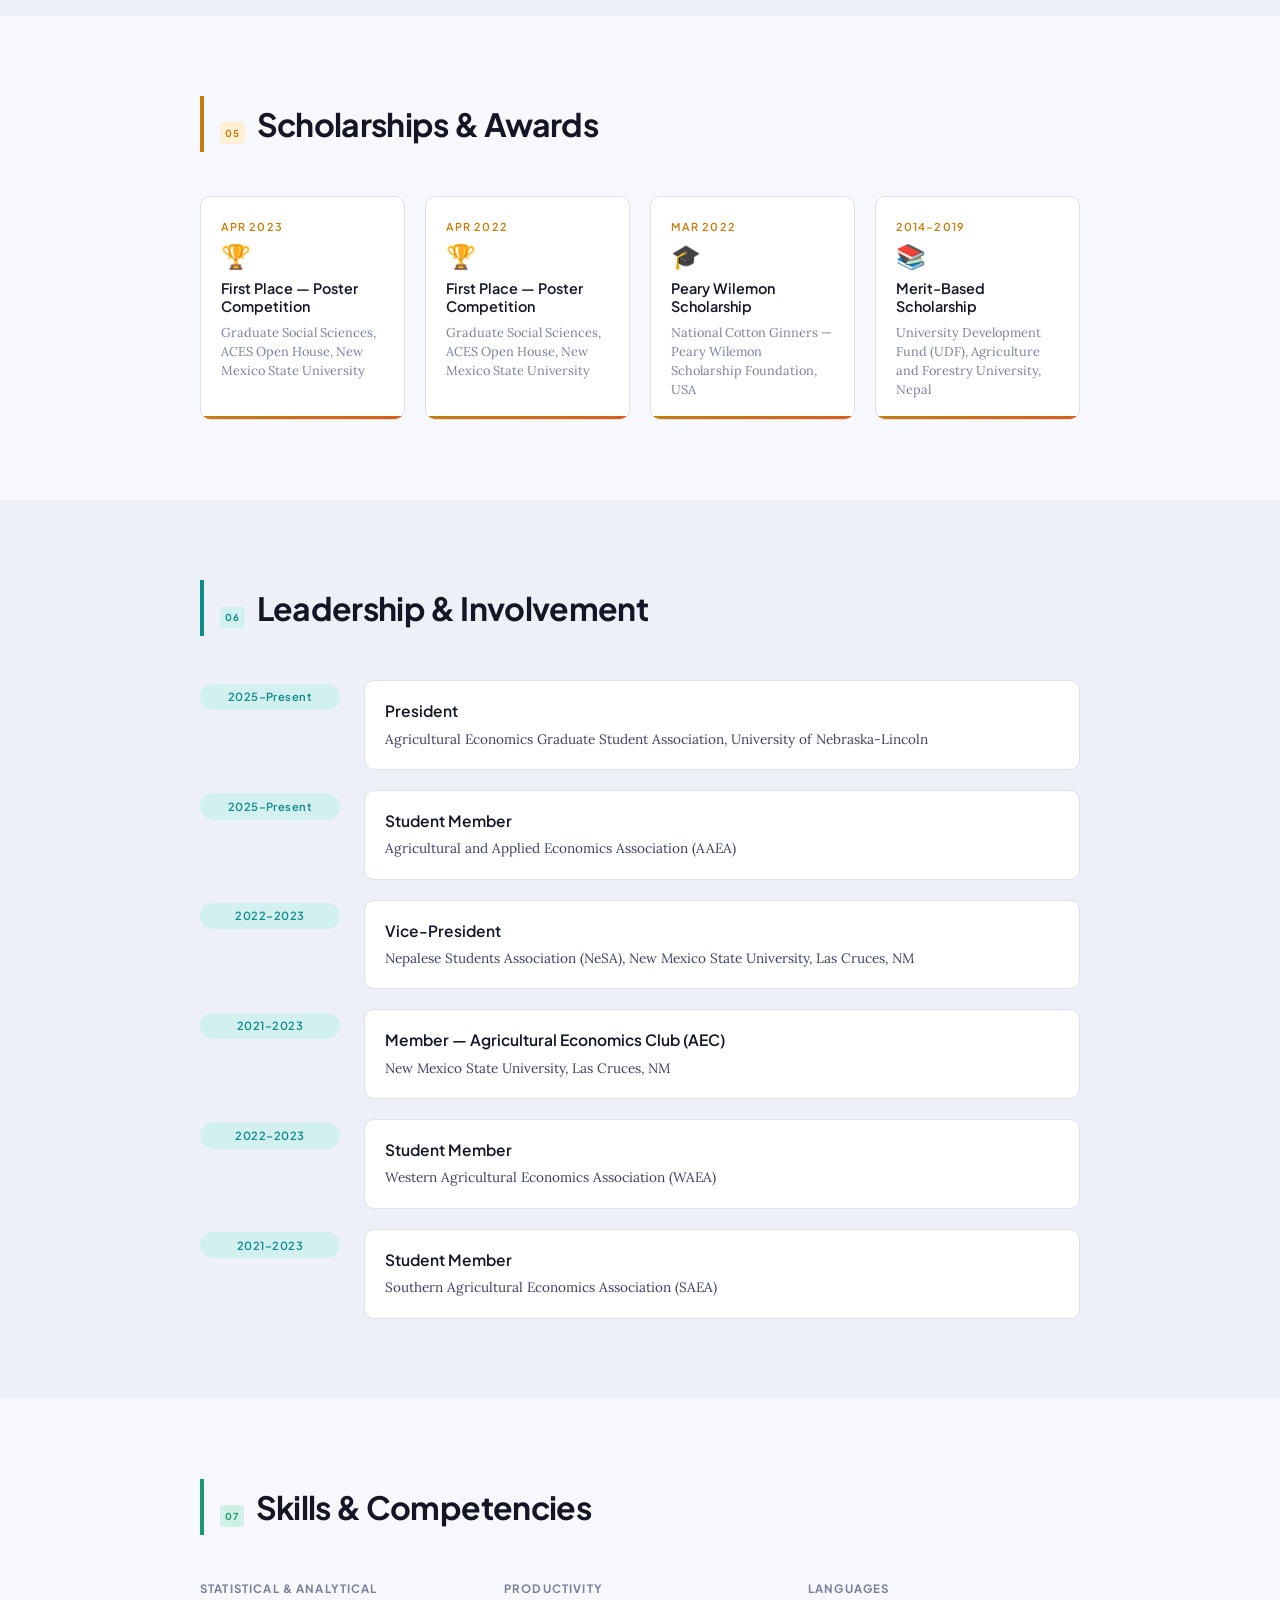
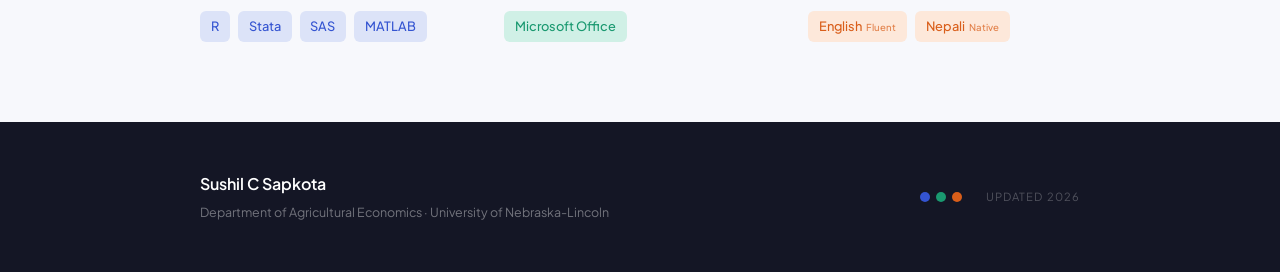
==== commit 86e3847d: "Move contact links under affiliation" ====
--- a/index2.html
+++ b/index2.html
@@ -52,24 +52,26 @@
 
           <h1 class="hero-name">
             <span class="hero-first">Sushil C</span>
-            <span class="hero-last-line">
-              <span class="hero-last">Sapkota</span>
-              <a
-                class="linkedin-link"
-                href="https://www.linkedin.com/in/sushil-sapkota-06522b165/"
-                target="_blank"
-                rel="noopener noreferrer"
-                aria-label="Visit Sushil C Sapkota on LinkedIn"
-              >
-                <img class="linkedin-logo" src="LI-In-Bug.png" alt="" />
-              </a>
-            </span>
+            <span class="hero-last">Sapkota</span>
           </h1>
 
           <p class="hero-dept">
             Department of Agricultural Economics<br />
             University of Nebraska-Lincoln
           </p>
+
+          <div class="hero-contact">
+            <a class="email-link" href="mailto:ssapkota3@nebraska.edu">ssapkota3@nebraska.edu</a>
+            <a
+              class="linkedin-link"
+              href="https://www.linkedin.com/in/sushil-sapkota-06522b165/"
+              target="_blank"
+              rel="noopener noreferrer"
+              aria-label="Visit Sushil C Sapkota on LinkedIn"
+            >
+              <img class="linkedin-logo" src="LI-In-Bug.png" alt="" />
+            </a>
+          </div>
 
           <p class="hero-bio">
             PhD student applying behavioral and experimental methods to study consumer decision-making 
@@ -88,12 +90,14 @@
           </div>
         </div>
 
-        <div class="hero-photo-wrap" aria-label="Portrait of Sushil C Sapkota">
-          <img
-            class="hero-photo"
-            src="3225E10E-08E2-4736-A0DA-E0281A70B537_1_105_c.jpeg"
-            alt="Sushil C Sapkota"
-          />
+        <div class="hero-media">
+          <div class="hero-photo-wrap" aria-label="Portrait of Sushil C Sapkota">
+            <img
+              class="hero-photo"
+              src="3225E10E-08E2-4736-A0DA-E0281A70B537_1_105_c.jpeg"
+              alt="Sushil C Sapkota"
+            />
+          </div>
         </div>
 
       </div>
--- a/styles2.css
+++ b/styles2.css
@@ -262,12 +262,6 @@
   font-weight: 800;
 }
 
-.hero-last-line {
-  display: flex;
-  align-items: center;
-  gap: 0.16em;
-}
-
 .hero-dept {
   font-family: var(--font-head);
   font-size: 0.8rem;
@@ -275,7 +269,7 @@
   text-transform: uppercase;
   letter-spacing: 0.1em;
   color: rgba(255,255,255,0.38);
-  margin-bottom: 1.25rem;
+  margin-bottom: 0.9rem;
   opacity: 0;
   animation: fadeUp 0.7s 0.4s ease forwards;
 }
@@ -329,9 +323,18 @@
   color: rgba(255,255,255,0.9);
 }
 
+.hero-media {
+  position: relative;
+  flex: 0 0 clamp(220px, 28vw, 300px);
+  width: 100%;
+  display: flex;
+  flex-direction: column;
+  align-items: center;
+  gap: 1rem;
+}
+
 .hero-photo-wrap {
   position: relative;
-  flex: 0 0 clamp(220px, 28vw, 300px);
   width: 100%;
   aspect-ratio: 1;
   border-radius: 50%;
@@ -359,24 +362,45 @@
   object-position: center 18%;
 }
 
+.hero-contact {
+  display: flex;
+  align-items: center;
+  justify-content: flex-start;
+  gap: 0.7rem;
+  flex-wrap: wrap;
+  margin-bottom: 1.35rem;
+  opacity: 0;
+  animation: fadeUp 0.7s 0.48s ease forwards;
+}
+
+.email-link {
+  font-family: var(--font-head);
+  font-size: 0.78rem;
+  font-weight: 600;
+  color: rgba(255,255,255,0.72);
+  text-decoration: none;
+  background: rgba(255,255,255,0.08);
+  border: 1px solid rgba(255,255,255,0.14);
+  border-radius: 999px;
+  padding: 0.45rem 0.8rem;
+}
+
 .linkedin-link {
   display: inline-flex;
   align-items: center;
   justify-content: center;
-  width: clamp(34px, 0.52em, 48px);
-  height: clamp(34px, 0.52em, 48px);
+  width: 38px;
+  height: 38px;
   flex: 0 0 auto;
   border-radius: 50%;
   background: rgba(255,255,255,0.95);
   box-shadow: 0 12px 28px rgba(0,0,0,0.2);
-  -webkit-text-fill-color: initial;
-  transform: translateY(0.03em);
   transition: transform 0.2s ease, box-shadow 0.2s ease, opacity 0.2s ease;
 }
 
 .linkedin-link:hover {
   opacity: 1;
-  transform: translateY(calc(0.03em - 2px));
+  transform: translateY(-2px);
   box-shadow: 0 18px 36px rgba(0,0,0,0.28);
 }
 
@@ -785,7 +809,7 @@
     align-items: flex-start;
   }
   .hero-left { max-width: 100%; }
-  .hero-photo-wrap {
+  .hero-media {
     width: min(100%, 320px);
     flex-basis: auto;
   }
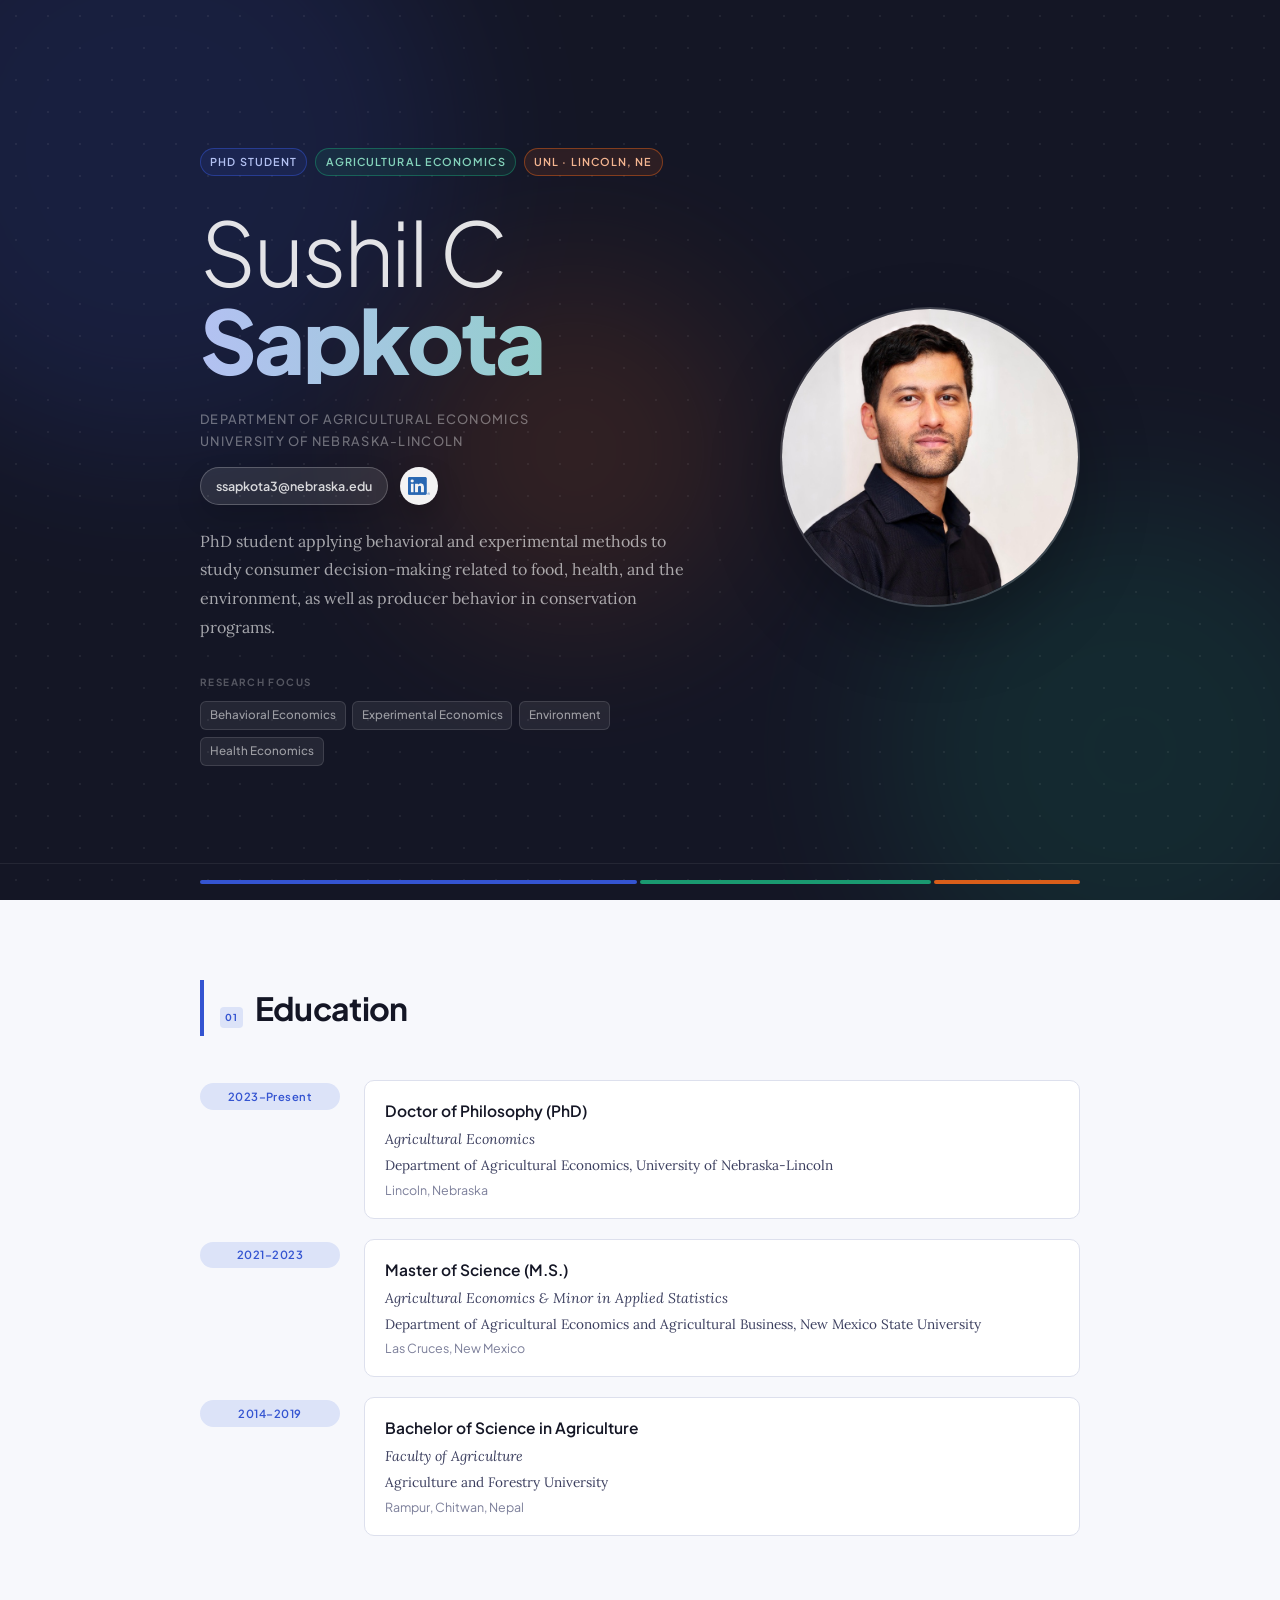
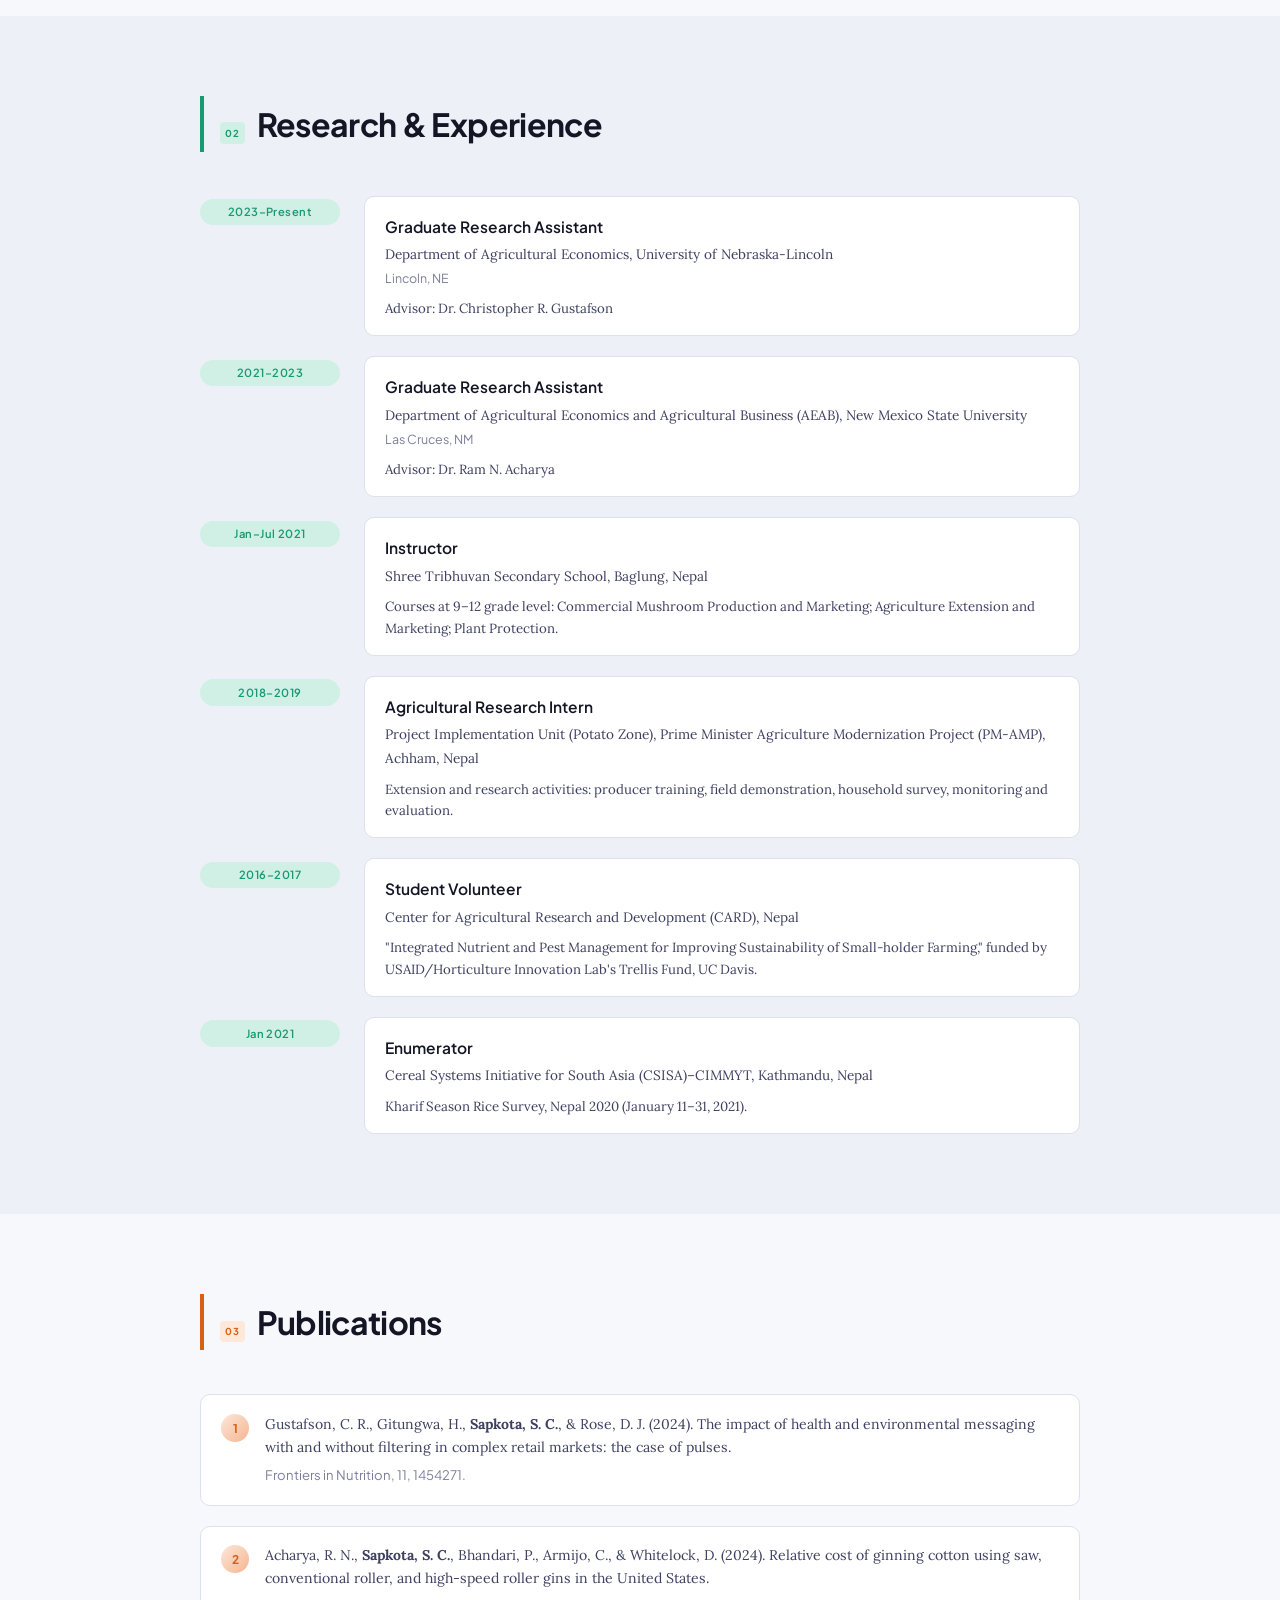
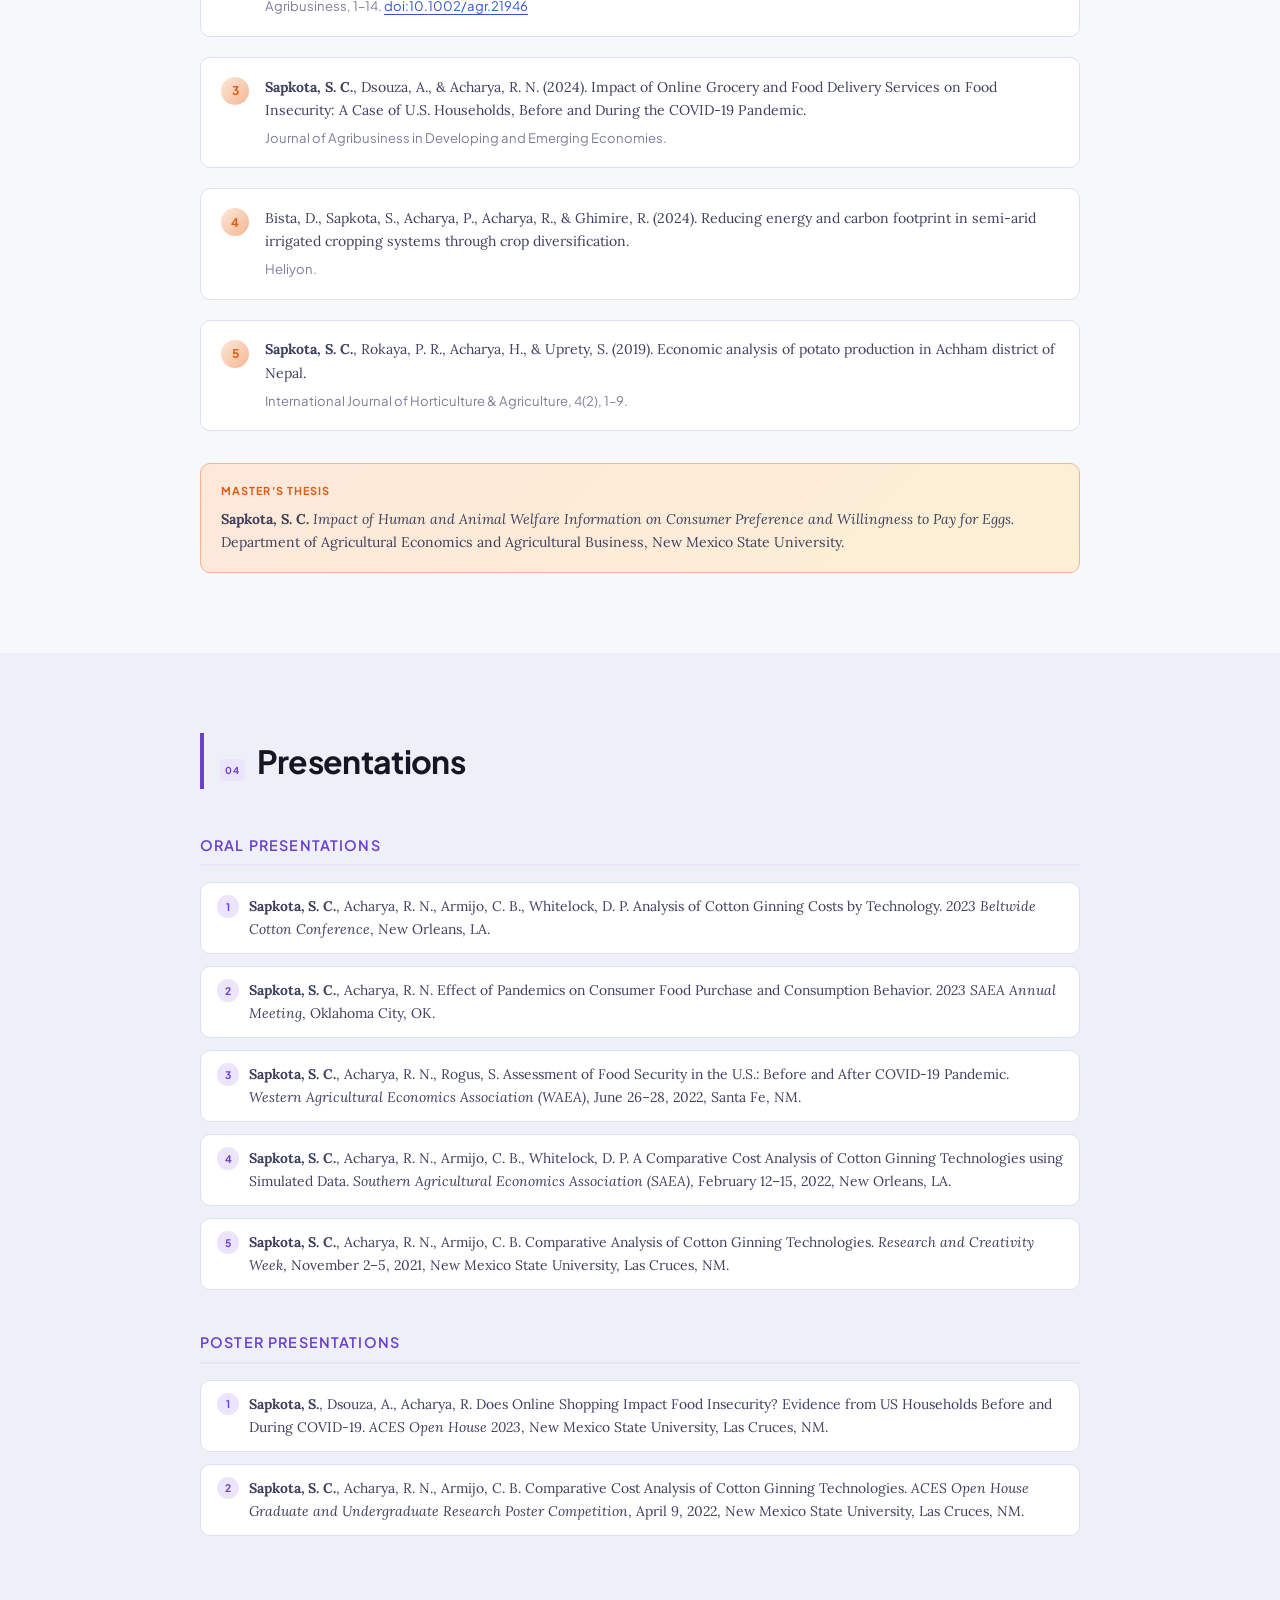
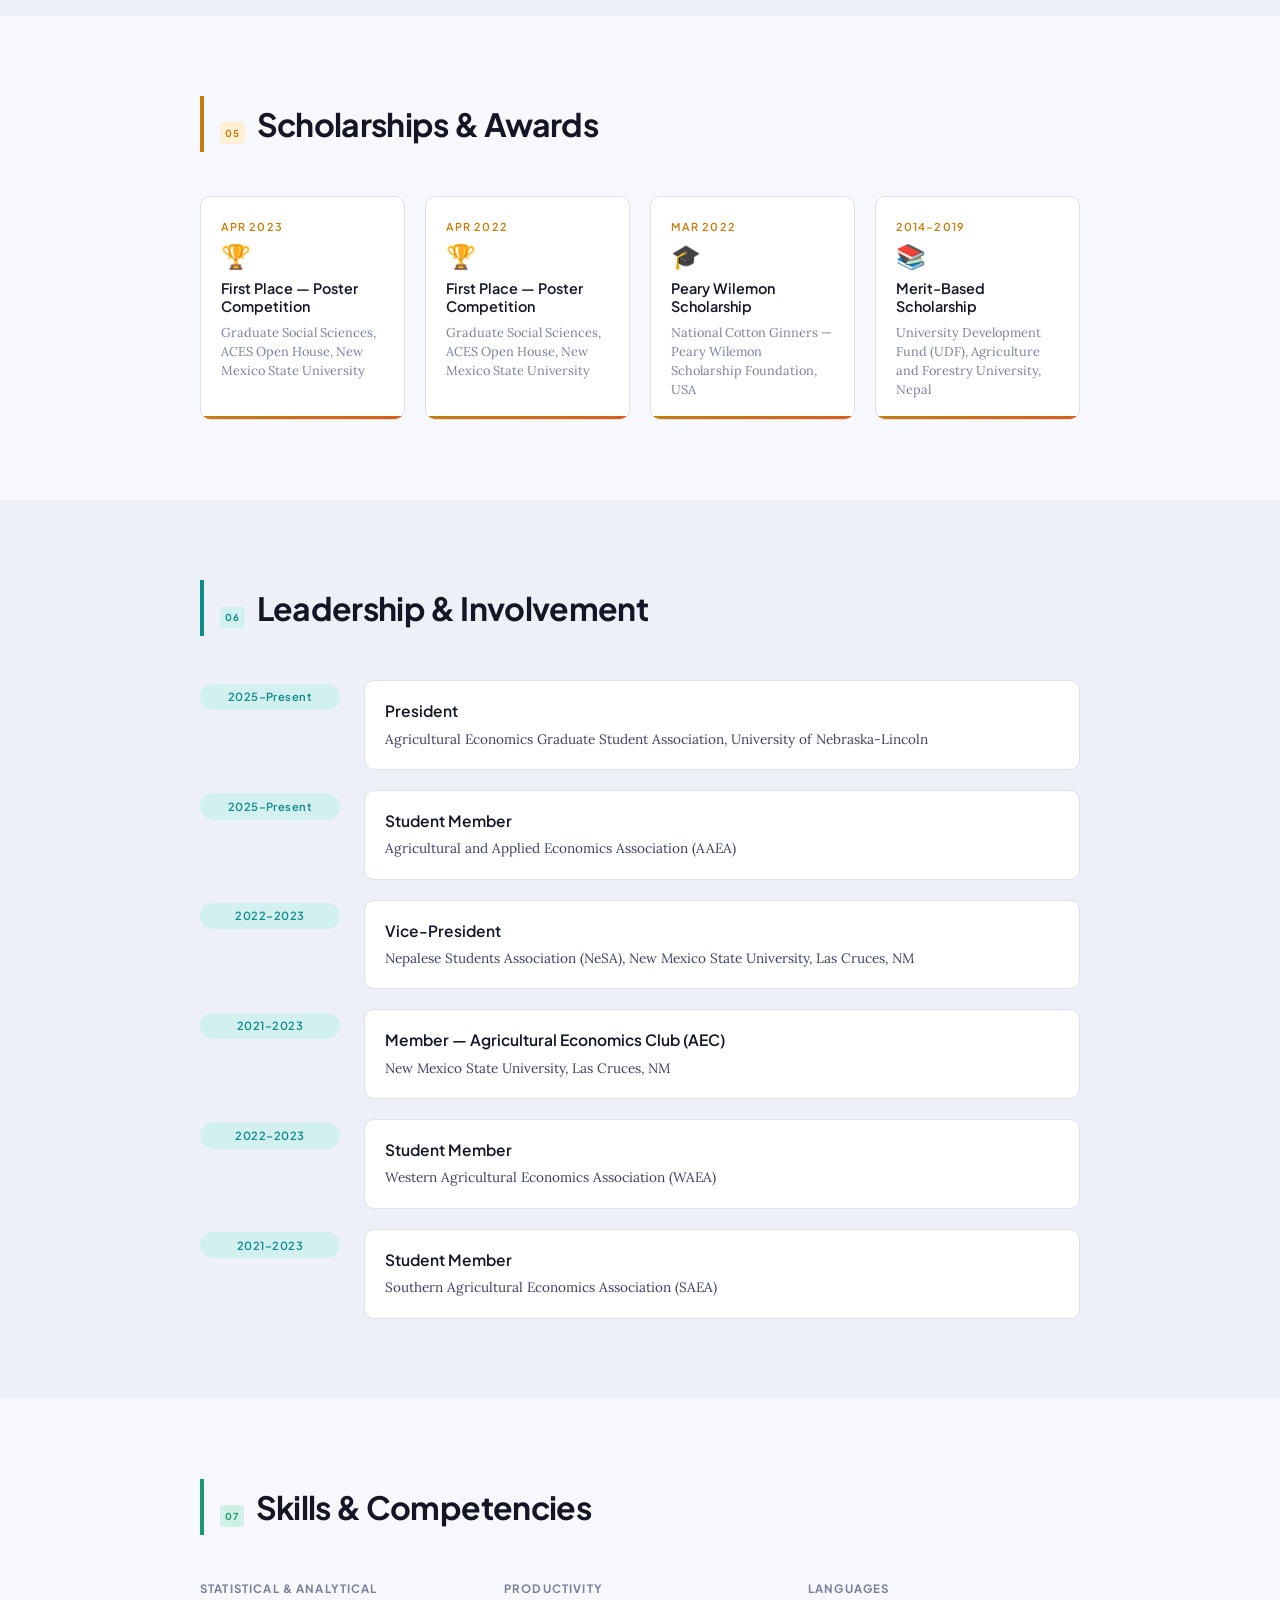
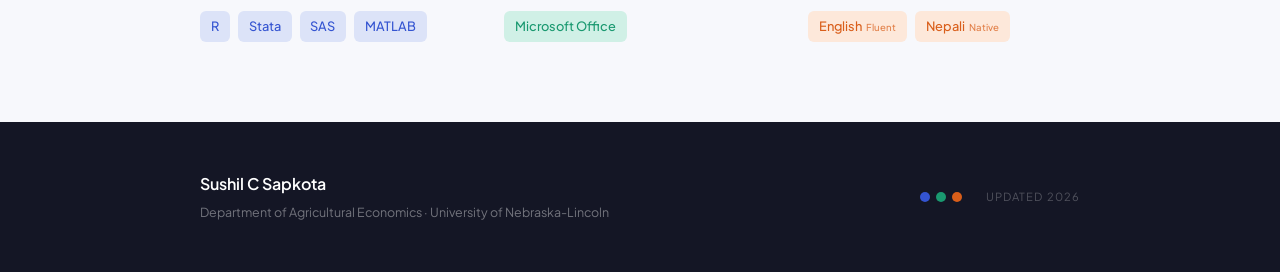
==== commit cbb05515: "Force latest site styles" ====
--- a/index2.html
+++ b/index2.html
@@ -7,7 +7,7 @@
   <link rel="preconnect" href="https://fonts.googleapis.com" />
   <link rel="preconnect" href="https://fonts.gstatic.com" crossorigin />
   <link href="https://fonts.googleapis.com/css2?family=Plus+Jakarta+Sans:ital,wght@0,300;0,400;0,500;0,600;0,700;1,300;1,400&family=Lora:ital,wght@0,400;0,500;1,400&display=swap" rel="stylesheet" />
-  <link rel="stylesheet" href="styles2.css" />
+  <link rel="stylesheet" href="styles2.css?v=4" />
 </head>
 <body>
 
--- a/styles2.css
+++ b/styles2.css
@@ -373,16 +373,31 @@
   animation: fadeUp 0.7s 0.48s ease forwards;
 }
 
-.email-link {
+.hero-contact .email-link {
+  display: inline-flex;
+  align-items: center;
+  justify-content: center;
   font-family: var(--font-head);
   font-size: 0.78rem;
   font-weight: 600;
-  color: rgba(255,255,255,0.72);
+  color: rgba(255,255,255,0.82);
   text-decoration: none;
-  background: rgba(255,255,255,0.08);
-  border: 1px solid rgba(255,255,255,0.14);
+  line-height: 1;
+  background: rgba(255,255,255,0.1);
+  border: 1px solid rgba(255,255,255,0.22);
   border-radius: 999px;
-  padding: 0.45rem 0.8rem;
+  min-height: 38px;
+  padding: 0 0.95rem;
+  box-shadow: 0 12px 28px rgba(0,0,0,0.14);
+  transition: background 0.2s ease, border-color 0.2s ease, color 0.2s ease, transform 0.2s ease;
+}
+
+.hero-contact .email-link:hover {
+  color: white;
+  background: rgba(255,255,255,0.15);
+  border-color: rgba(255,255,255,0.34);
+  opacity: 1;
+  transform: translateY(-2px);
 }
 
 .linkedin-link {
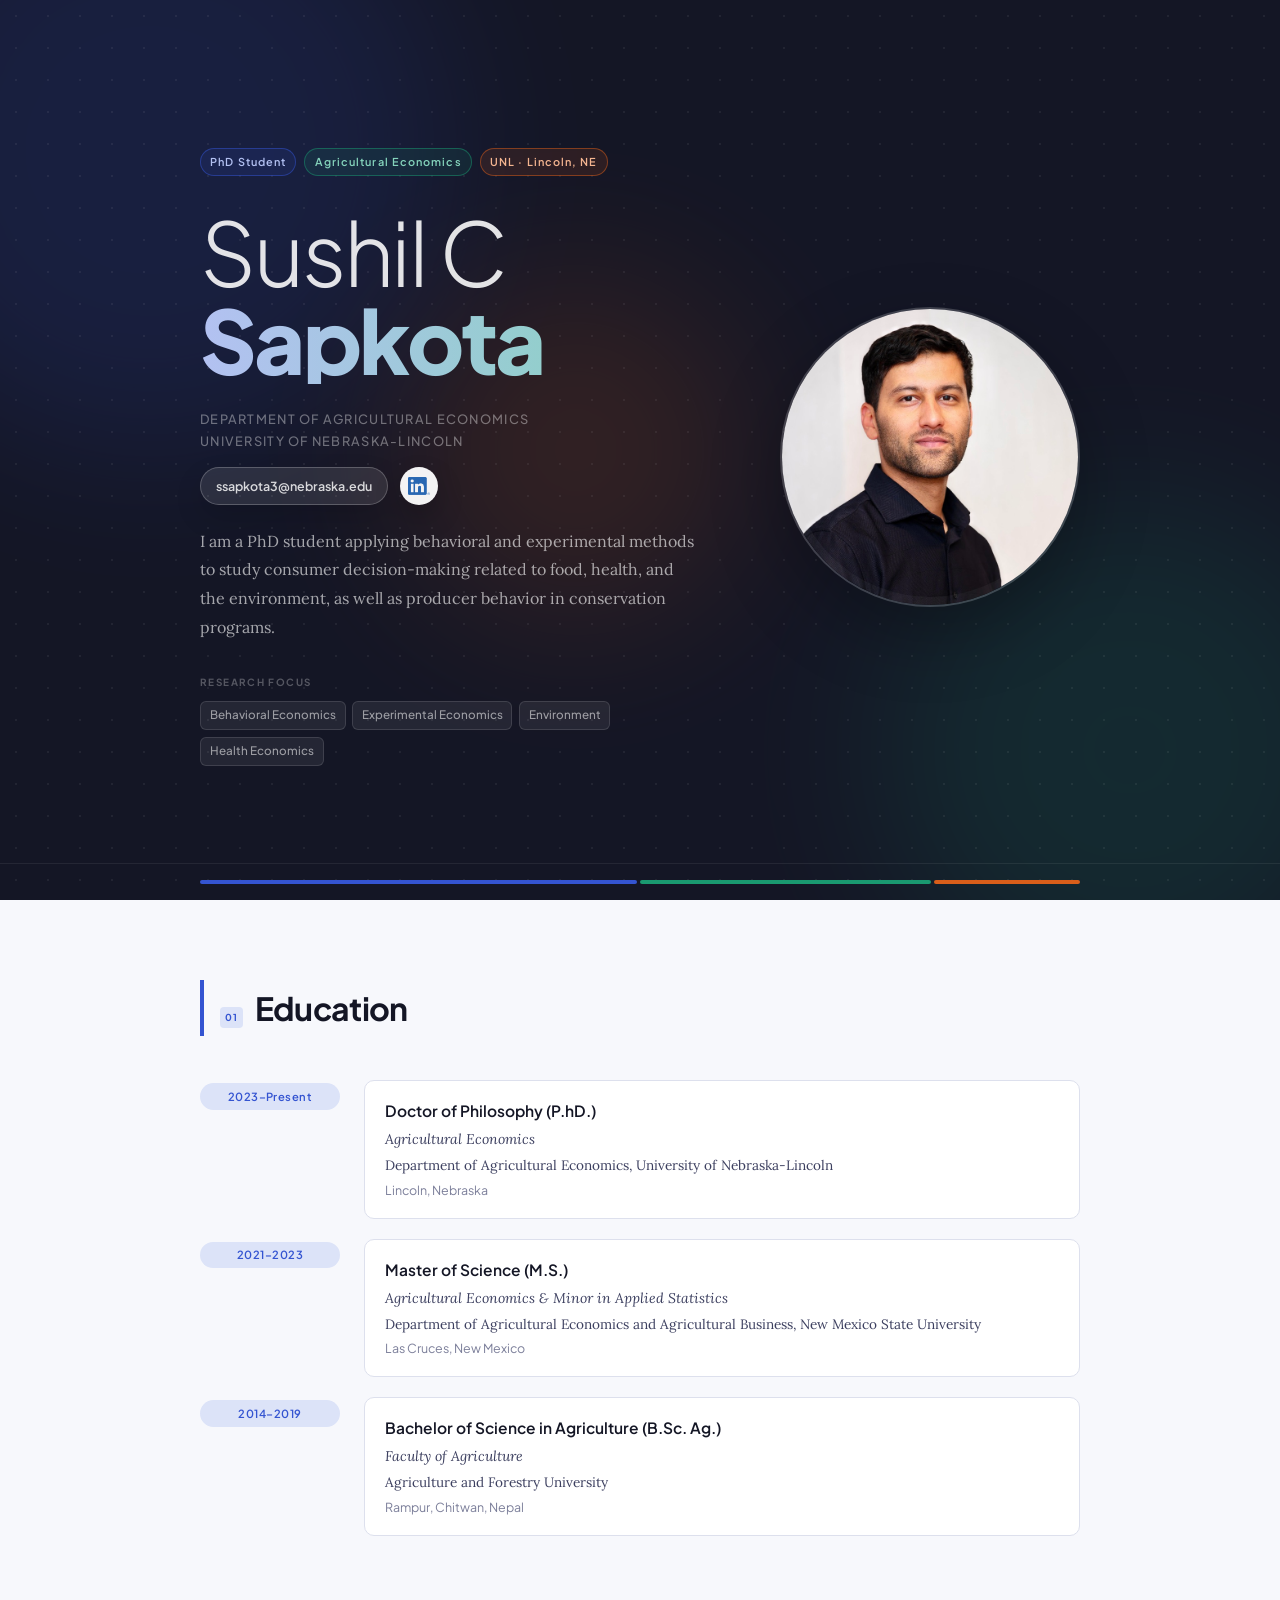
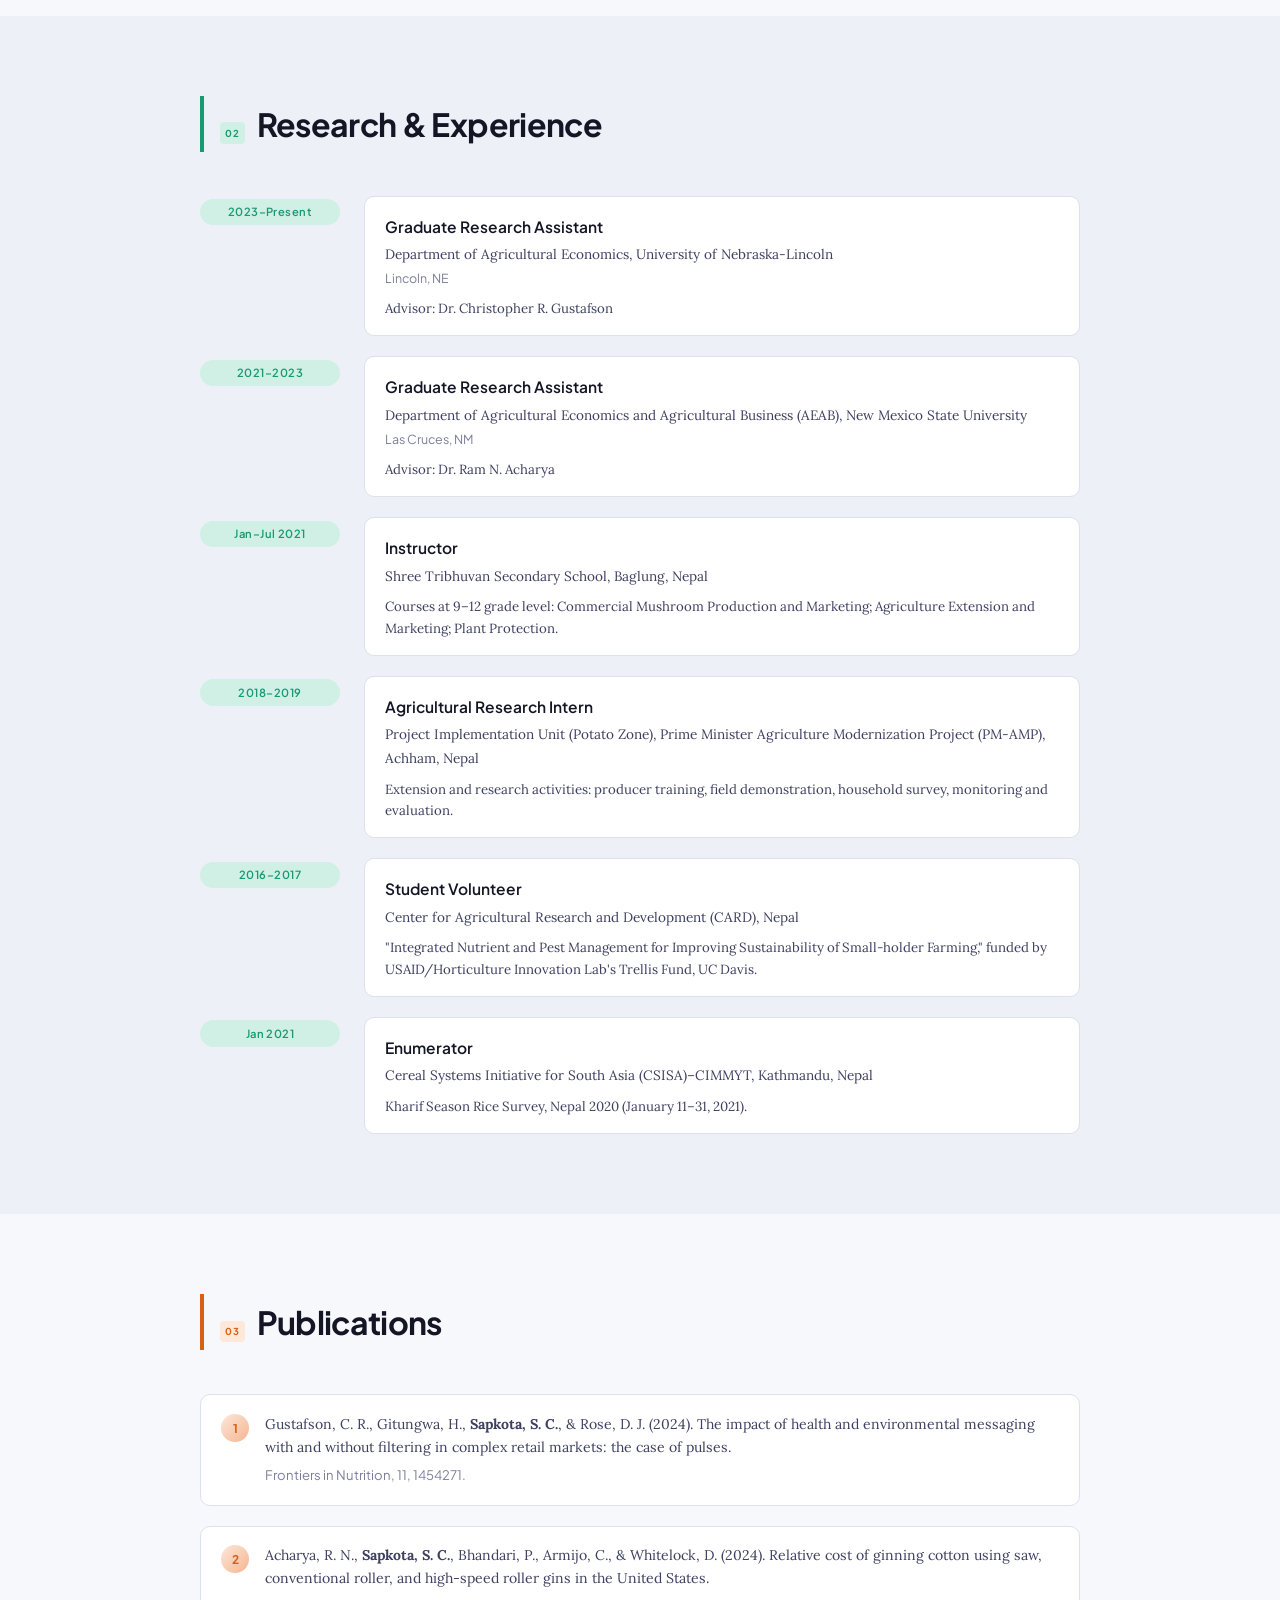
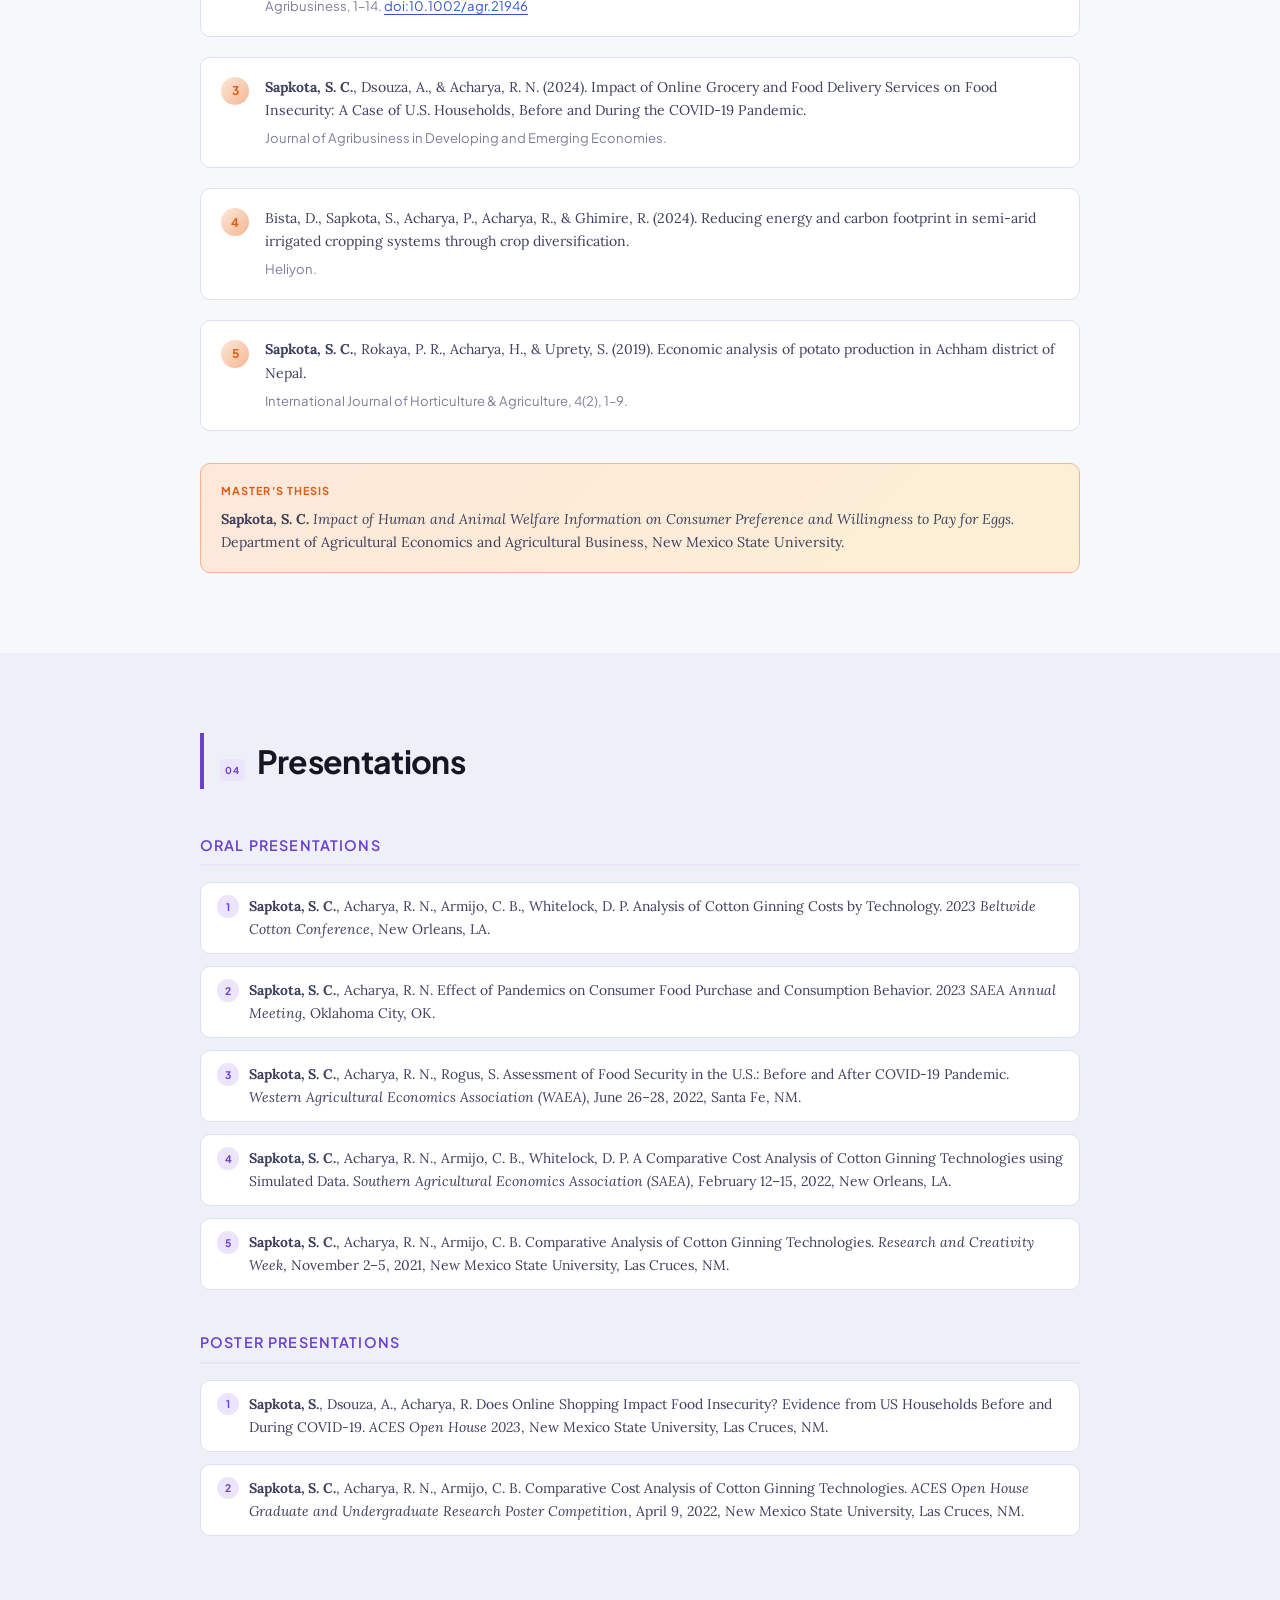
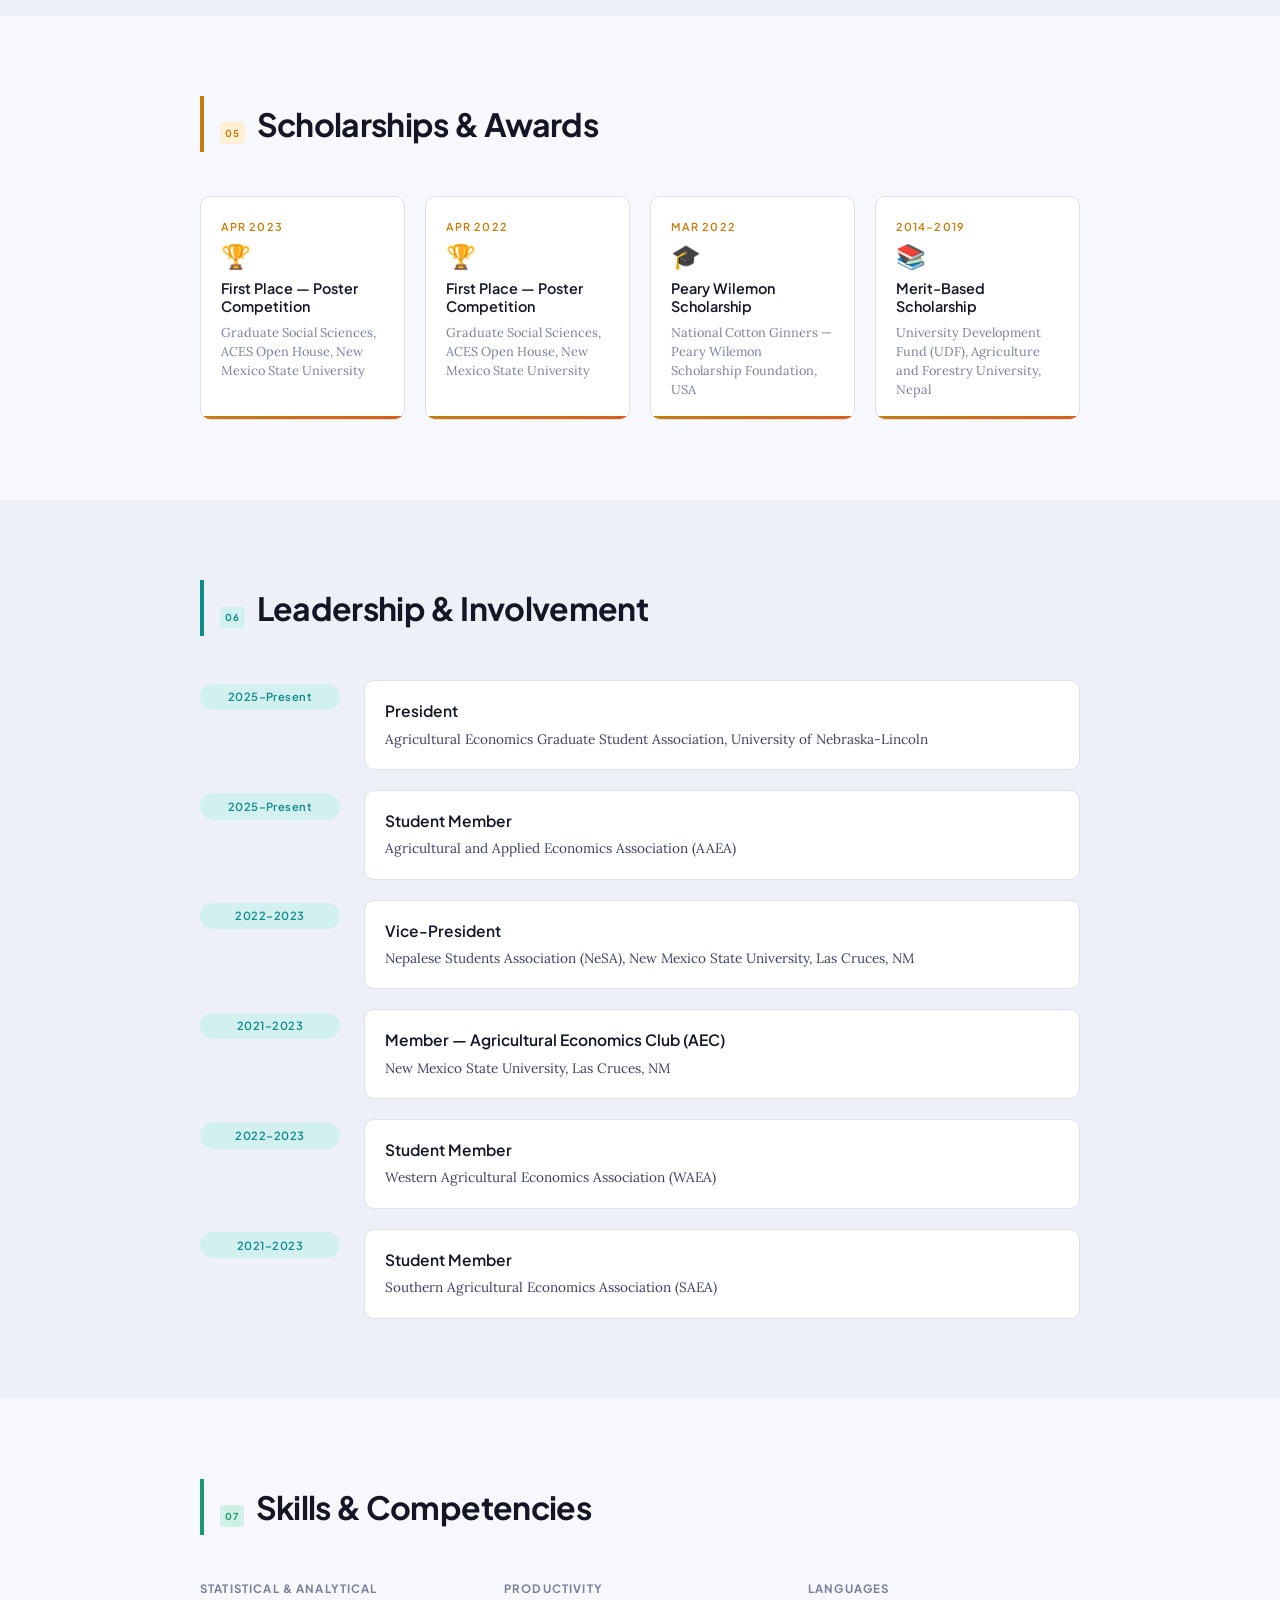
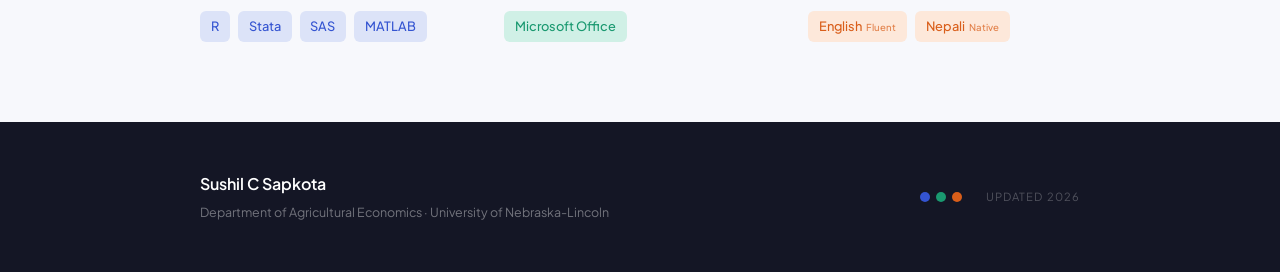
==== commit cf7dc7a3: "Update profile wording" ====
--- a/index2.html
+++ b/index2.html
@@ -74,7 +74,7 @@
           </div>
 
           <p class="hero-bio">
-            PhD student applying behavioral and experimental methods to study consumer decision-making 
+            I am a PhD student applying behavioral and experimental methods to study consumer decision-making 
             related to food, health, and the environment, as well as 
             producer behavior in conservation programs.
           </p>
@@ -124,7 +124,7 @@
           <article class="tl-item">
             <div class="tl-badge tl-badge--blue">2023–Present</div>
             <div class="tl-card">
-              <h3 class="tl-role">Doctor of Philosophy (PhD)</h3>
+              <h3 class="tl-role">Doctor of Philosophy (P.hD.)</h3>
               <p class="tl-field">Agricultural Economics</p>
               <p class="tl-org">Department of Agricultural Economics, University of Nebraska-Lincoln</p>
               <p class="tl-loc">Lincoln, Nebraska</p>
@@ -144,7 +144,7 @@
           <article class="tl-item">
             <div class="tl-badge tl-badge--blue">2014–2019</div>
             <div class="tl-card">
-              <h3 class="tl-role">Bachelor of Science in Agriculture</h3>
+              <h3 class="tl-role">Bachelor of Science in Agriculture (B.Sc. Ag.)</h3>
               <p class="tl-field">Faculty of Agriculture</p>
               <p class="tl-org">Agriculture and Forestry University</p>
               <p class="tl-loc">Rampur, Chitwan, Nepal</p>
--- a/styles2.css
+++ b/styles2.css
@@ -226,7 +226,6 @@
   font-family: var(--font-head);
   font-size: 0.68rem;
   font-weight: 600;
-  text-transform: uppercase;
   letter-spacing: 0.1em;
   padding: 0.3em 0.85em;
   border-radius: 999px;
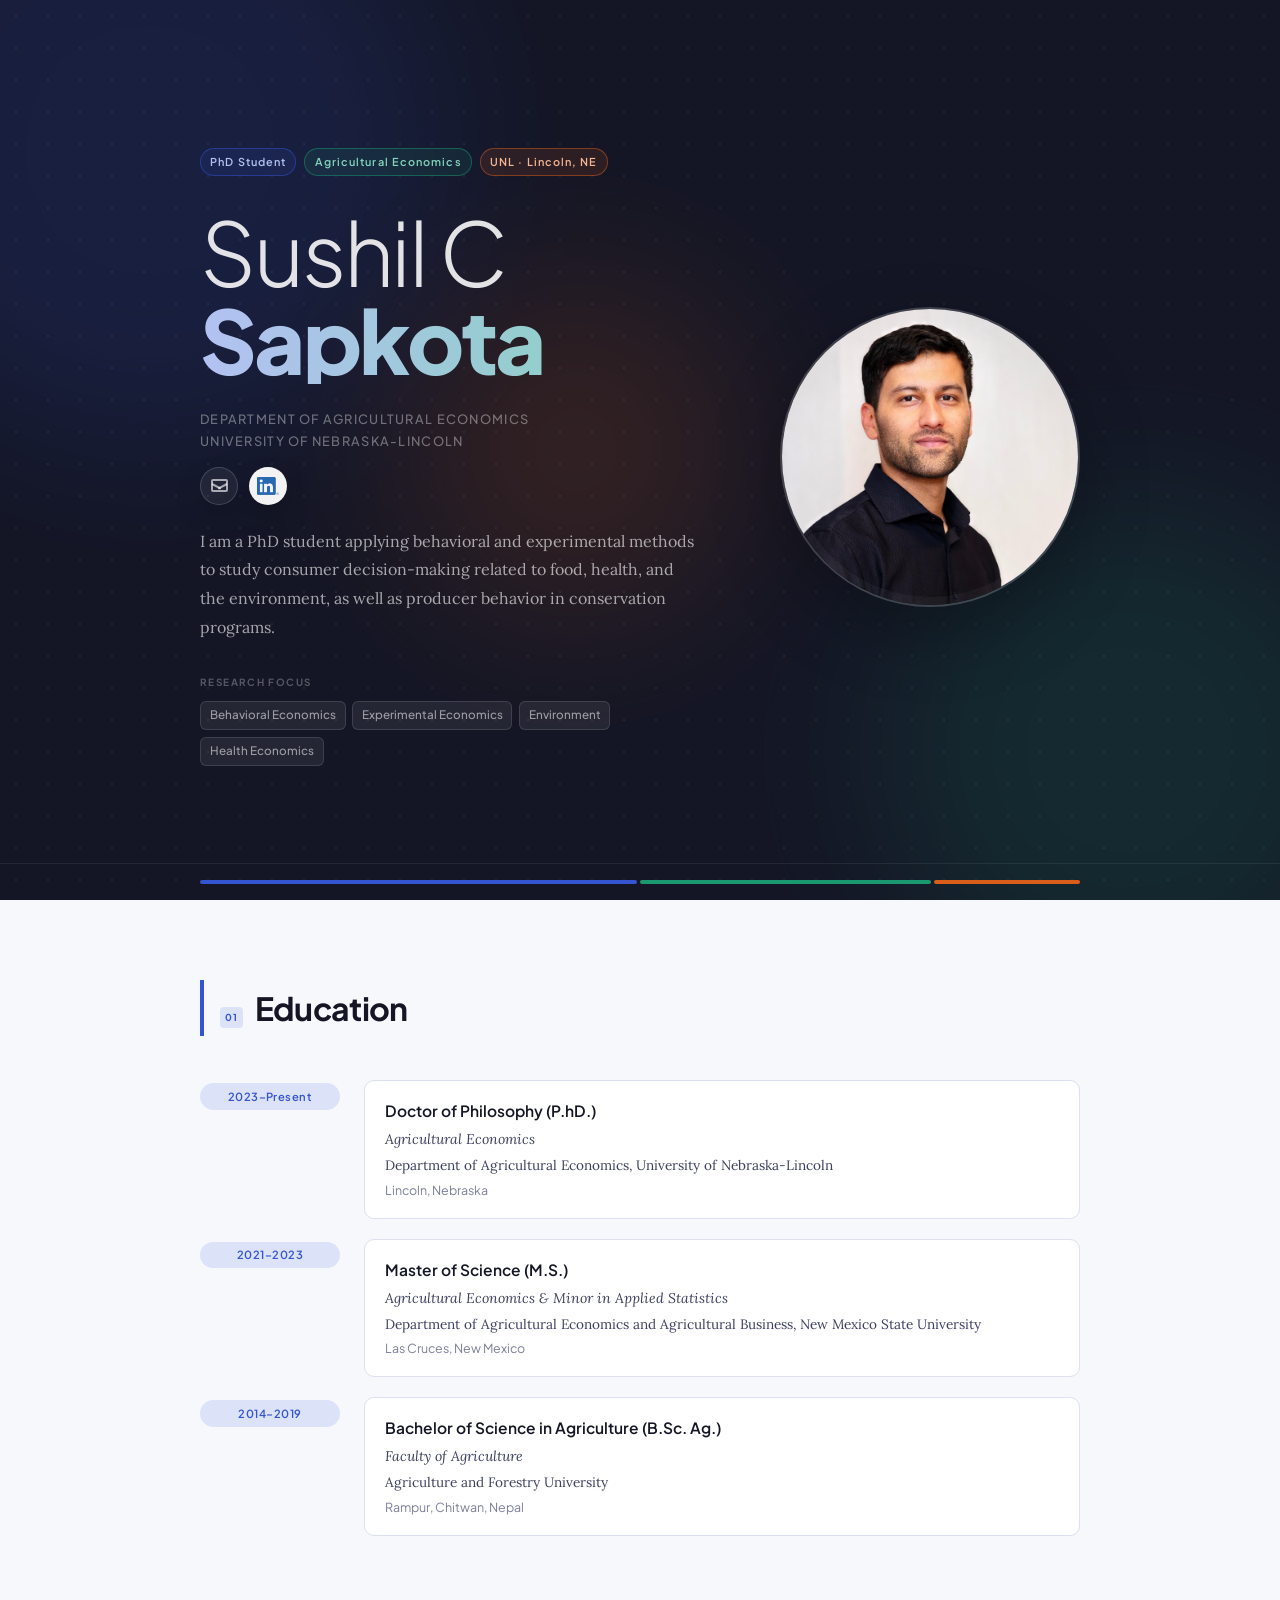
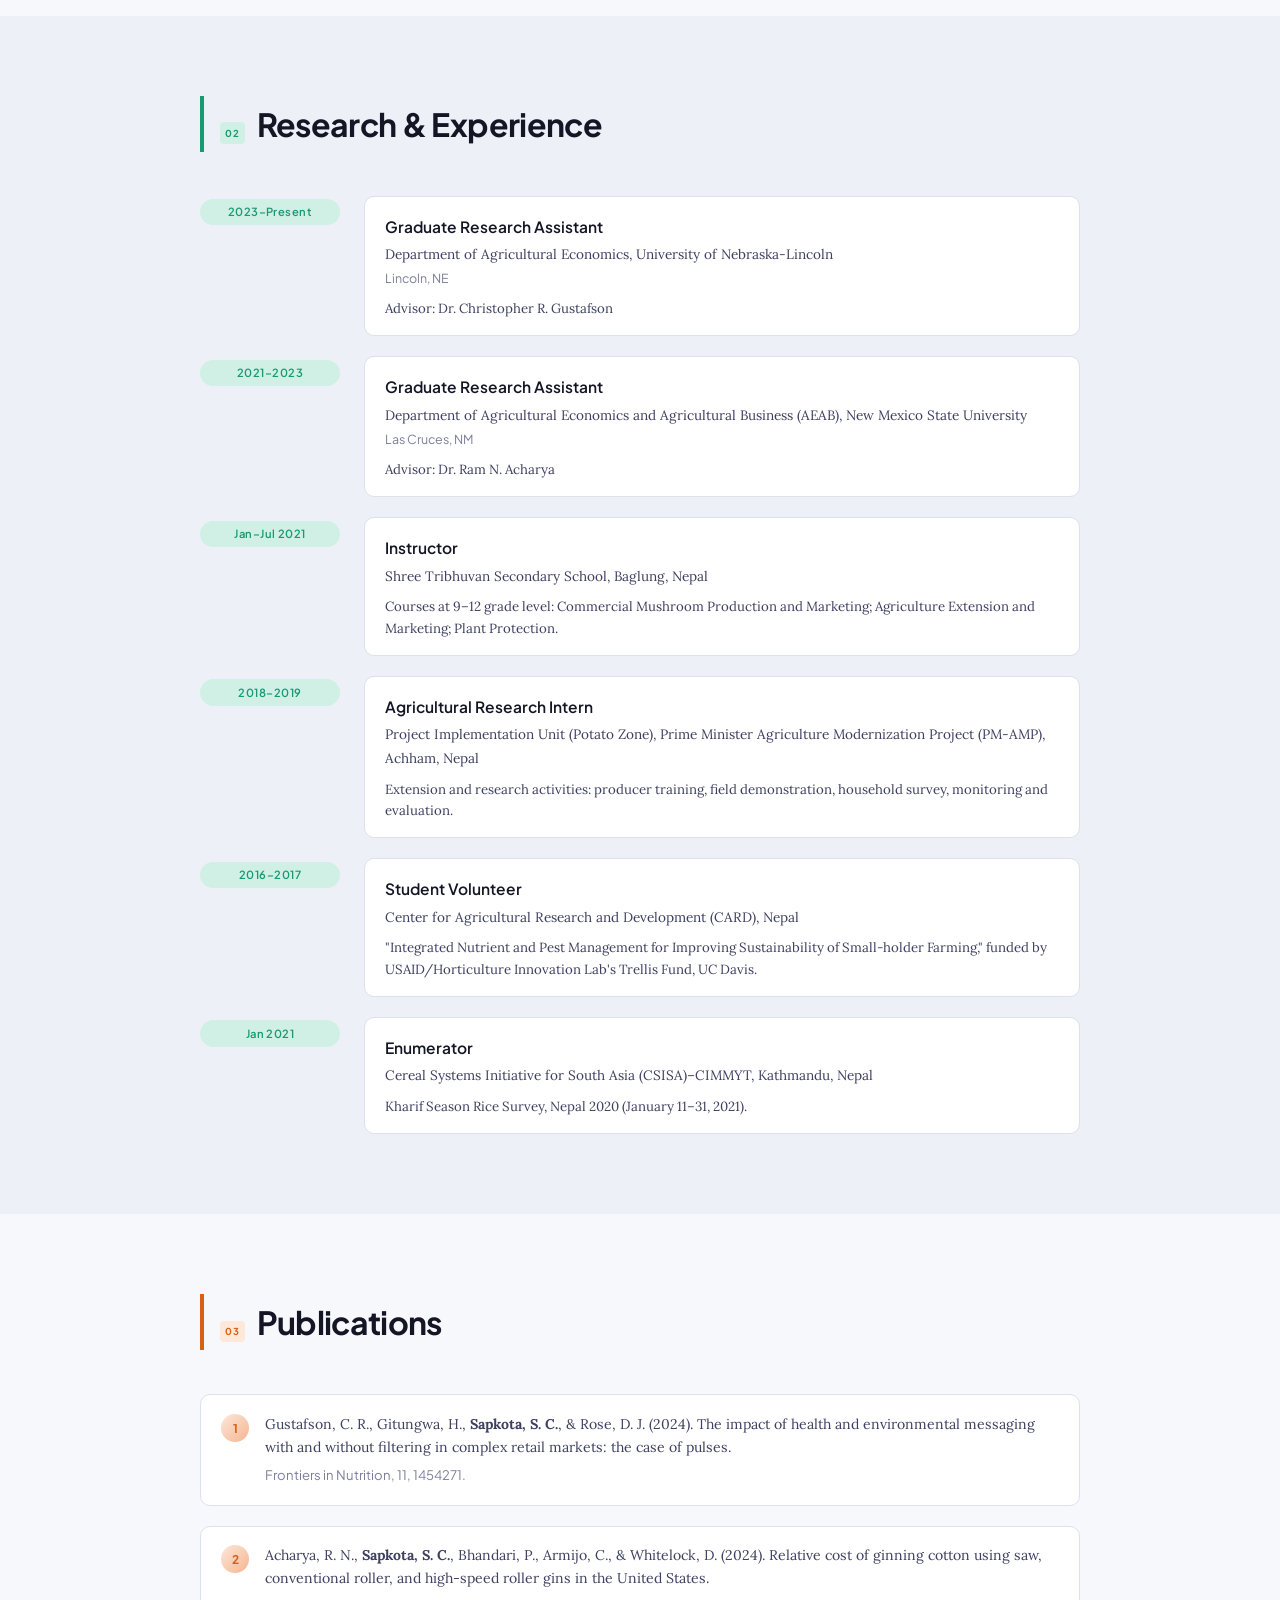
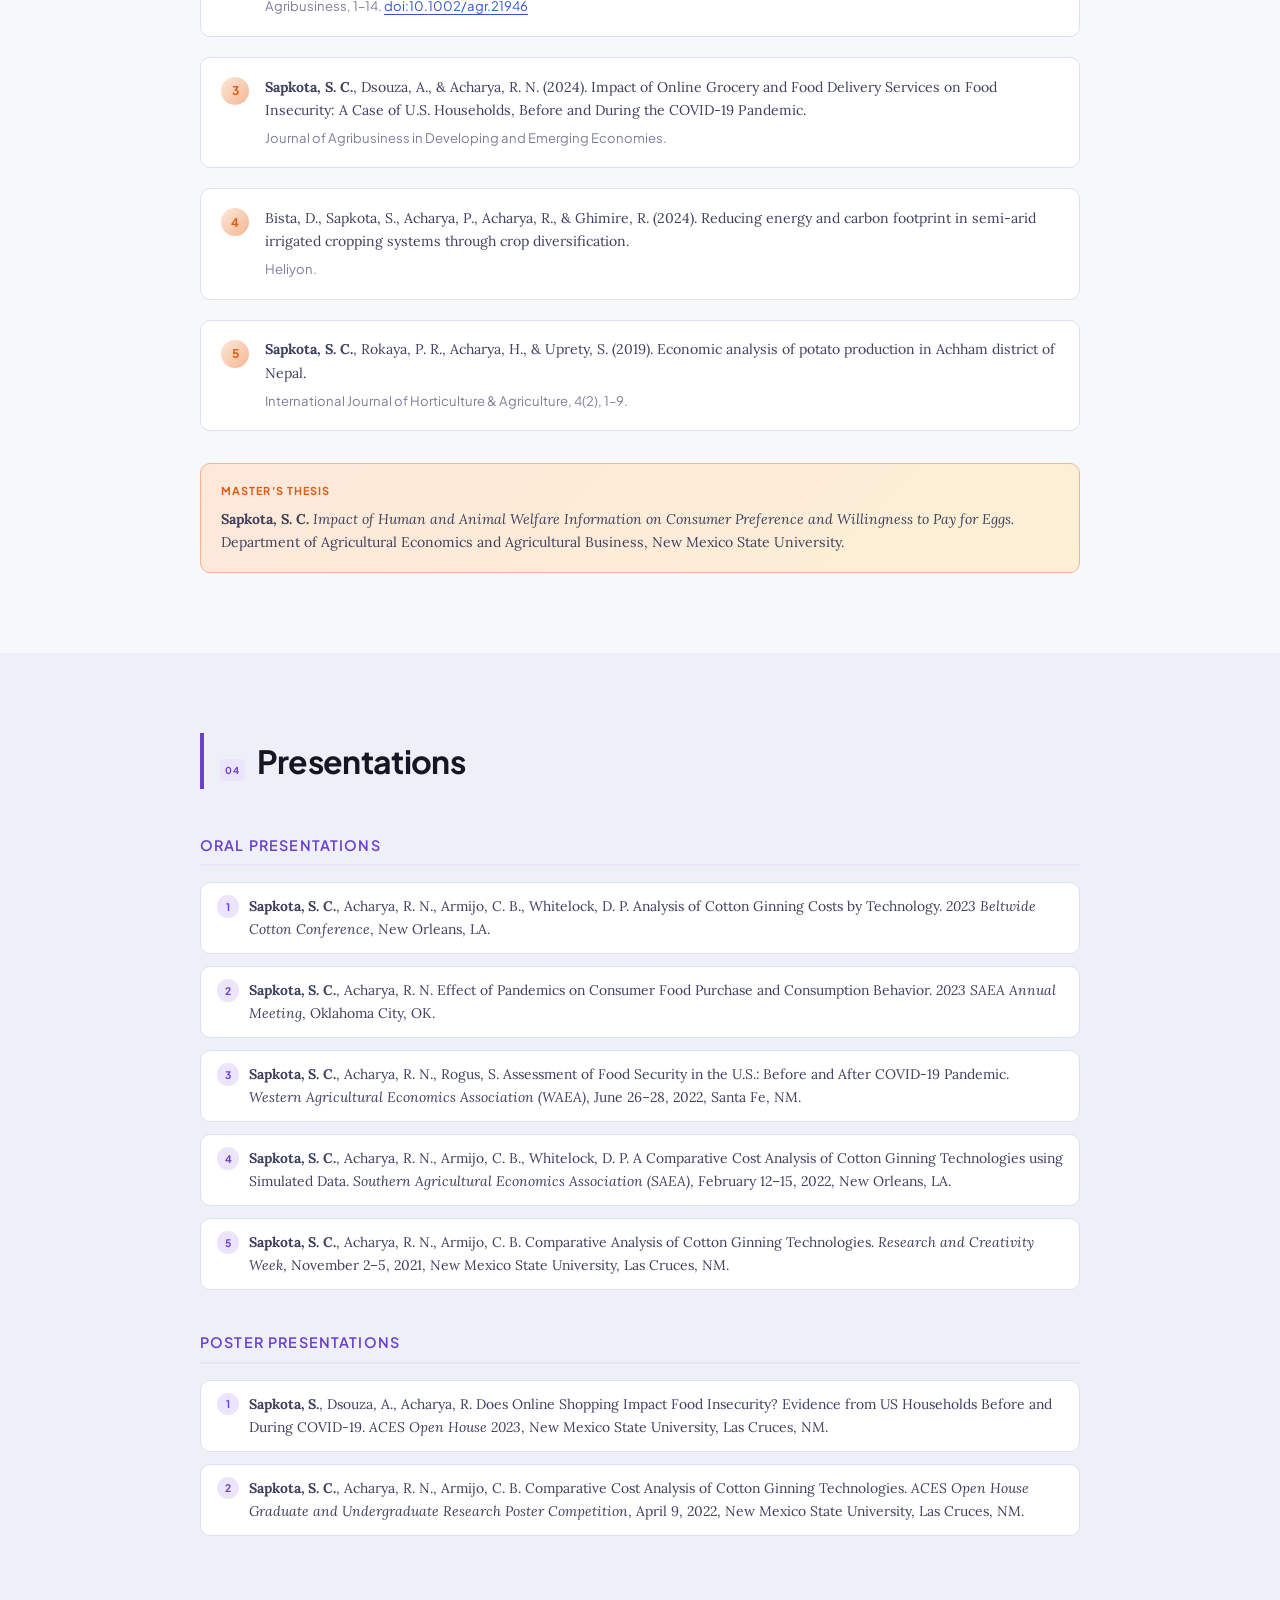
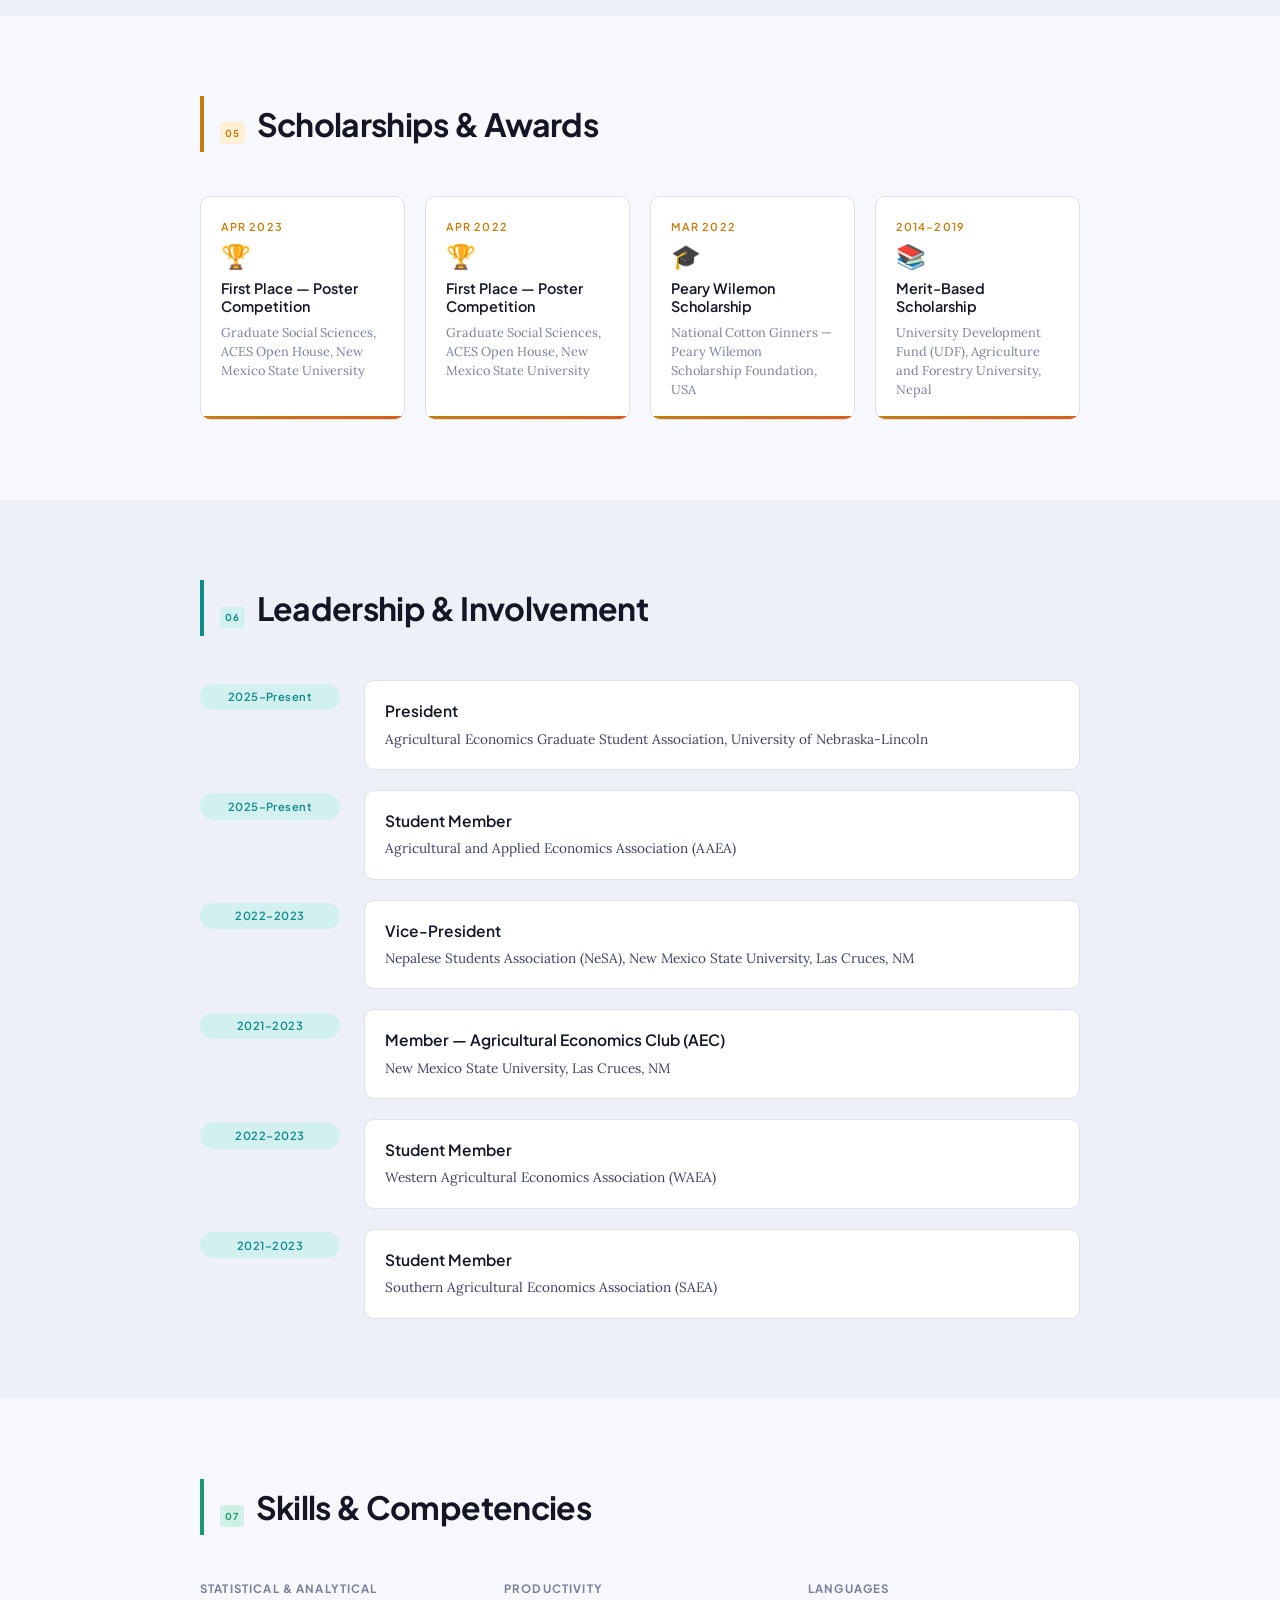
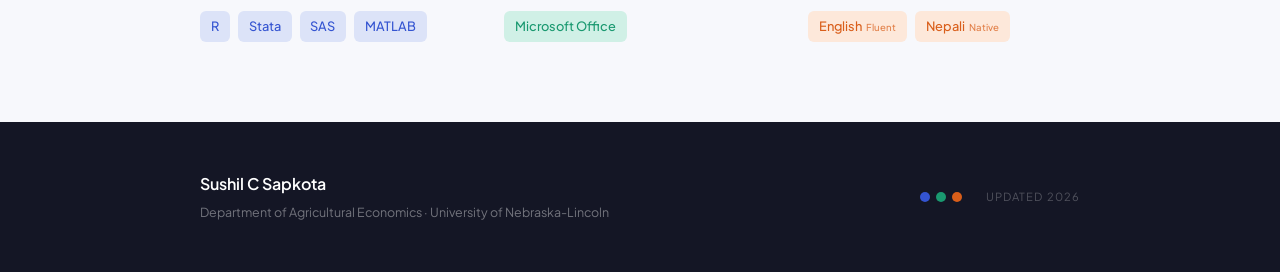
==== commit 5bd0fbc3: "Use email icon contact button" ====
--- a/index2.html
+++ b/index2.html
@@ -61,7 +61,9 @@
           </p>
 
           <div class="hero-contact">
-            <a class="email-link" href="mailto:ssapkota3@nebraska.edu">ssapkota3@nebraska.edu</a>
+            <a class="email-link" href="mailto:ssapkota3@nebraska.edu" aria-label="Email Sushil C Sapkota">
+              <span class="email-icon" aria-hidden="true"></span>
+            </a>
             <a
               class="linkedin-link"
               href="https://www.linkedin.com/in/sushil-sapkota-06522b165/"
--- a/styles2.css
+++ b/styles2.css
@@ -376,27 +376,52 @@
   display: inline-flex;
   align-items: center;
   justify-content: center;
-  font-family: var(--font-head);
-  font-size: 0.78rem;
-  font-weight: 600;
-  color: rgba(255,255,255,0.82);
   text-decoration: none;
-  line-height: 1;
+  width: 38px;
+  height: 38px;
+  flex: 0 0 auto;
+  background: rgba(255,255,255,0.06);
+  border: 1.5px solid rgba(255,255,255,0.16);
+  border-radius: 50%;
+  box-shadow: 0 12px 28px rgba(0,0,0,0.14);
+  transition: background 0.2s ease, border-color 0.2s ease, transform 0.2s ease, opacity 0.2s ease;
+}
+
+.hero-contact .email-link:hover {
   background: rgba(255,255,255,0.1);
-  border: 1px solid rgba(255,255,255,0.22);
-  border-radius: 999px;
-  min-height: 38px;
-  padding: 0 0.95rem;
-  box-shadow: 0 12px 28px rgba(0,0,0,0.14);
-  transition: background 0.2s ease, border-color 0.2s ease, color 0.2s ease, transform 0.2s ease;
-}
-
-.hero-contact .email-link:hover {
-  color: white;
-  background: rgba(255,255,255,0.15);
   border-color: rgba(255,255,255,0.34);
   opacity: 1;
   transform: translateY(-2px);
+}
+
+.email-icon {
+  position: relative;
+  width: 17px;
+  height: 13px;
+  border: 2px solid rgba(255,255,255,0.62);
+  border-radius: 2px;
+}
+
+.email-icon::before,
+.email-icon::after {
+  content: '';
+  position: absolute;
+  top: 2px;
+  width: 10px;
+  height: 2px;
+  background: rgba(255,255,255,0.62);
+}
+
+.email-icon::before {
+  left: -1px;
+  transform: rotate(28deg);
+  transform-origin: left center;
+}
+
+.email-icon::after {
+  right: -1px;
+  transform: rotate(-28deg);
+  transform-origin: right center;
 }
 
 .linkedin-link {
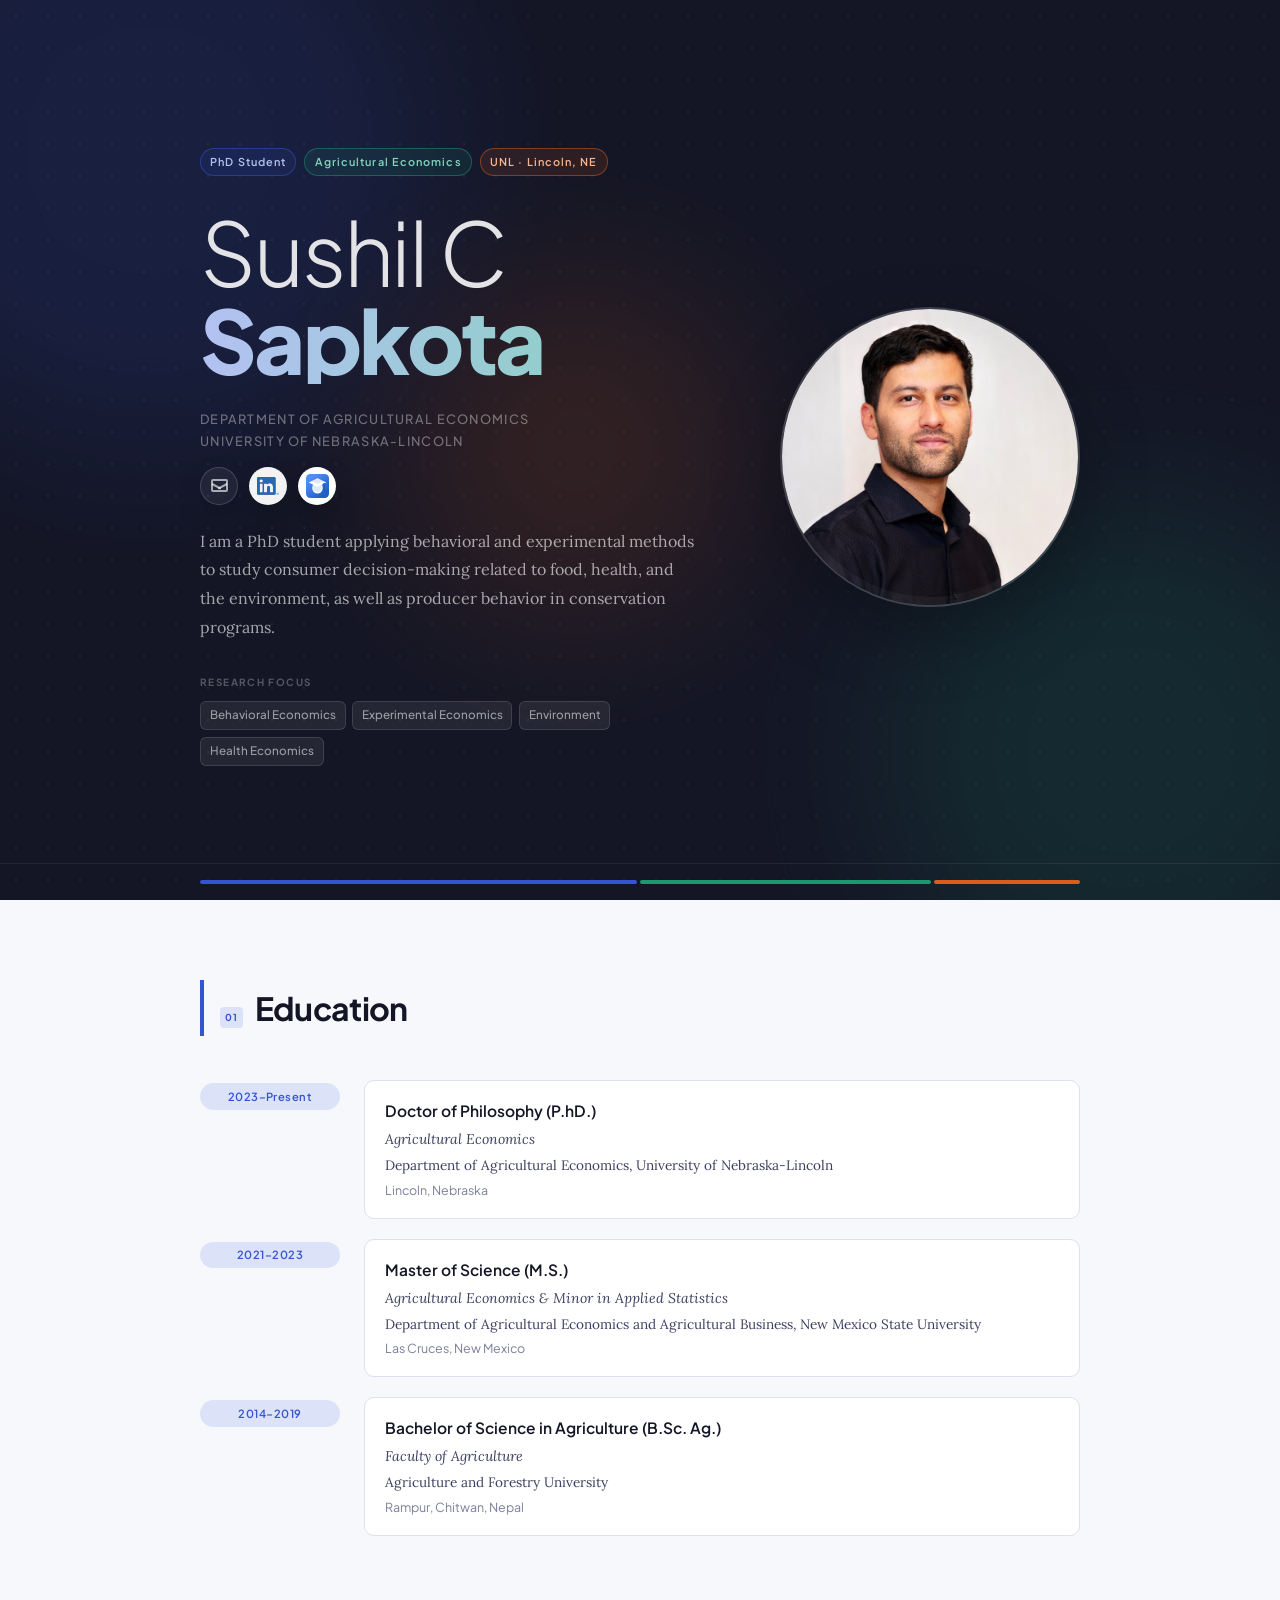
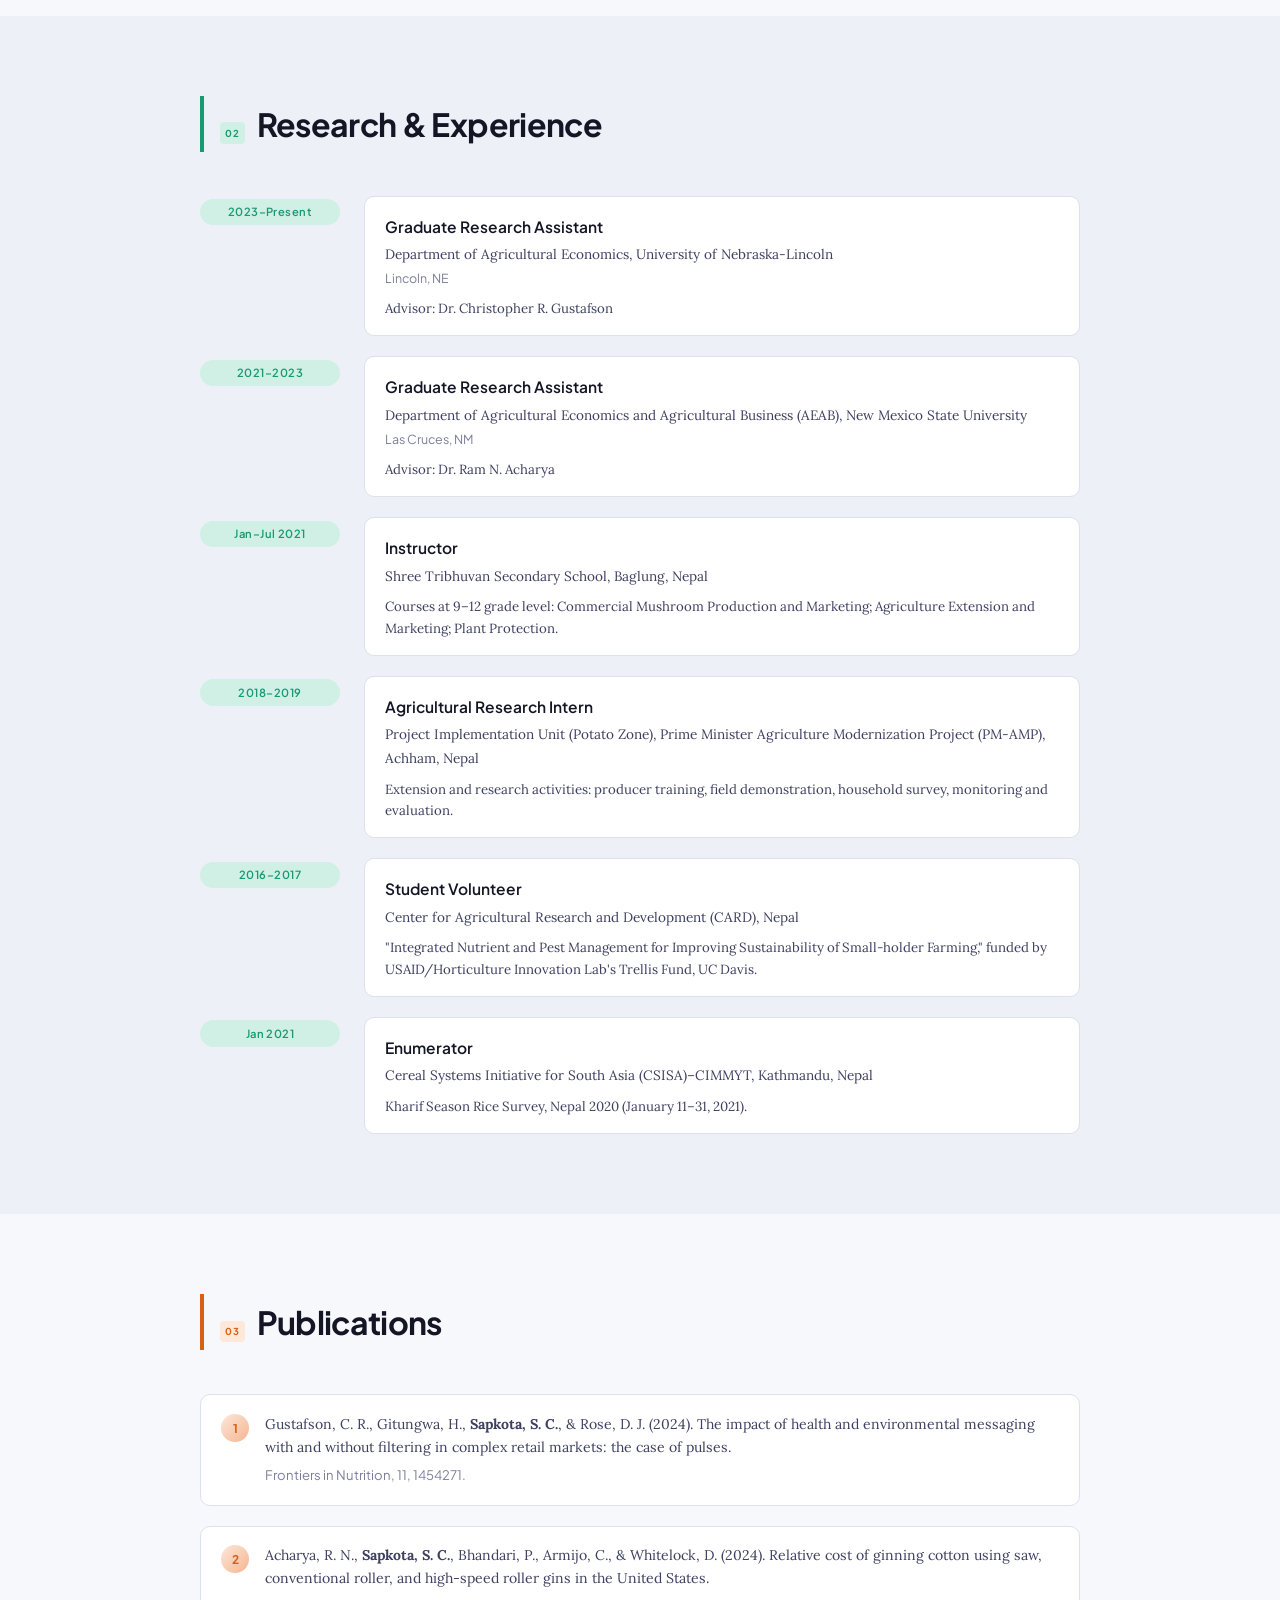
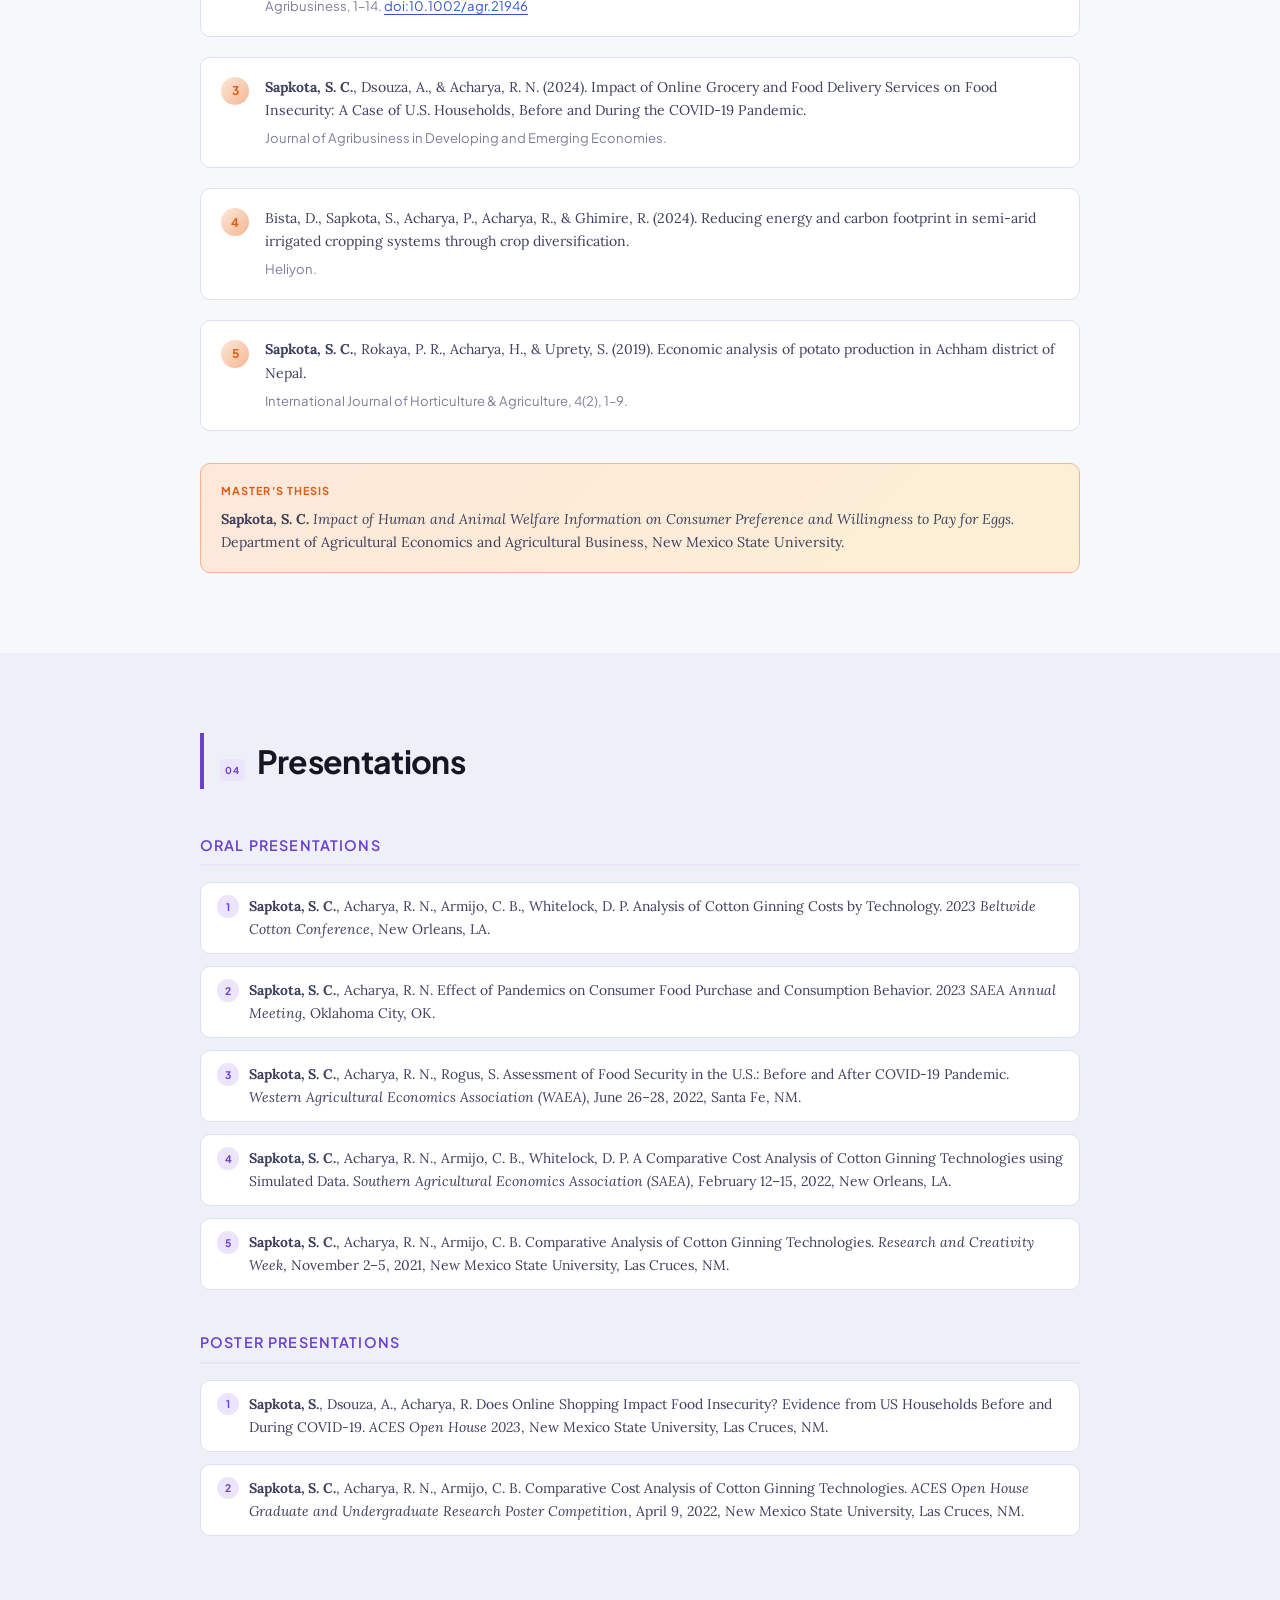
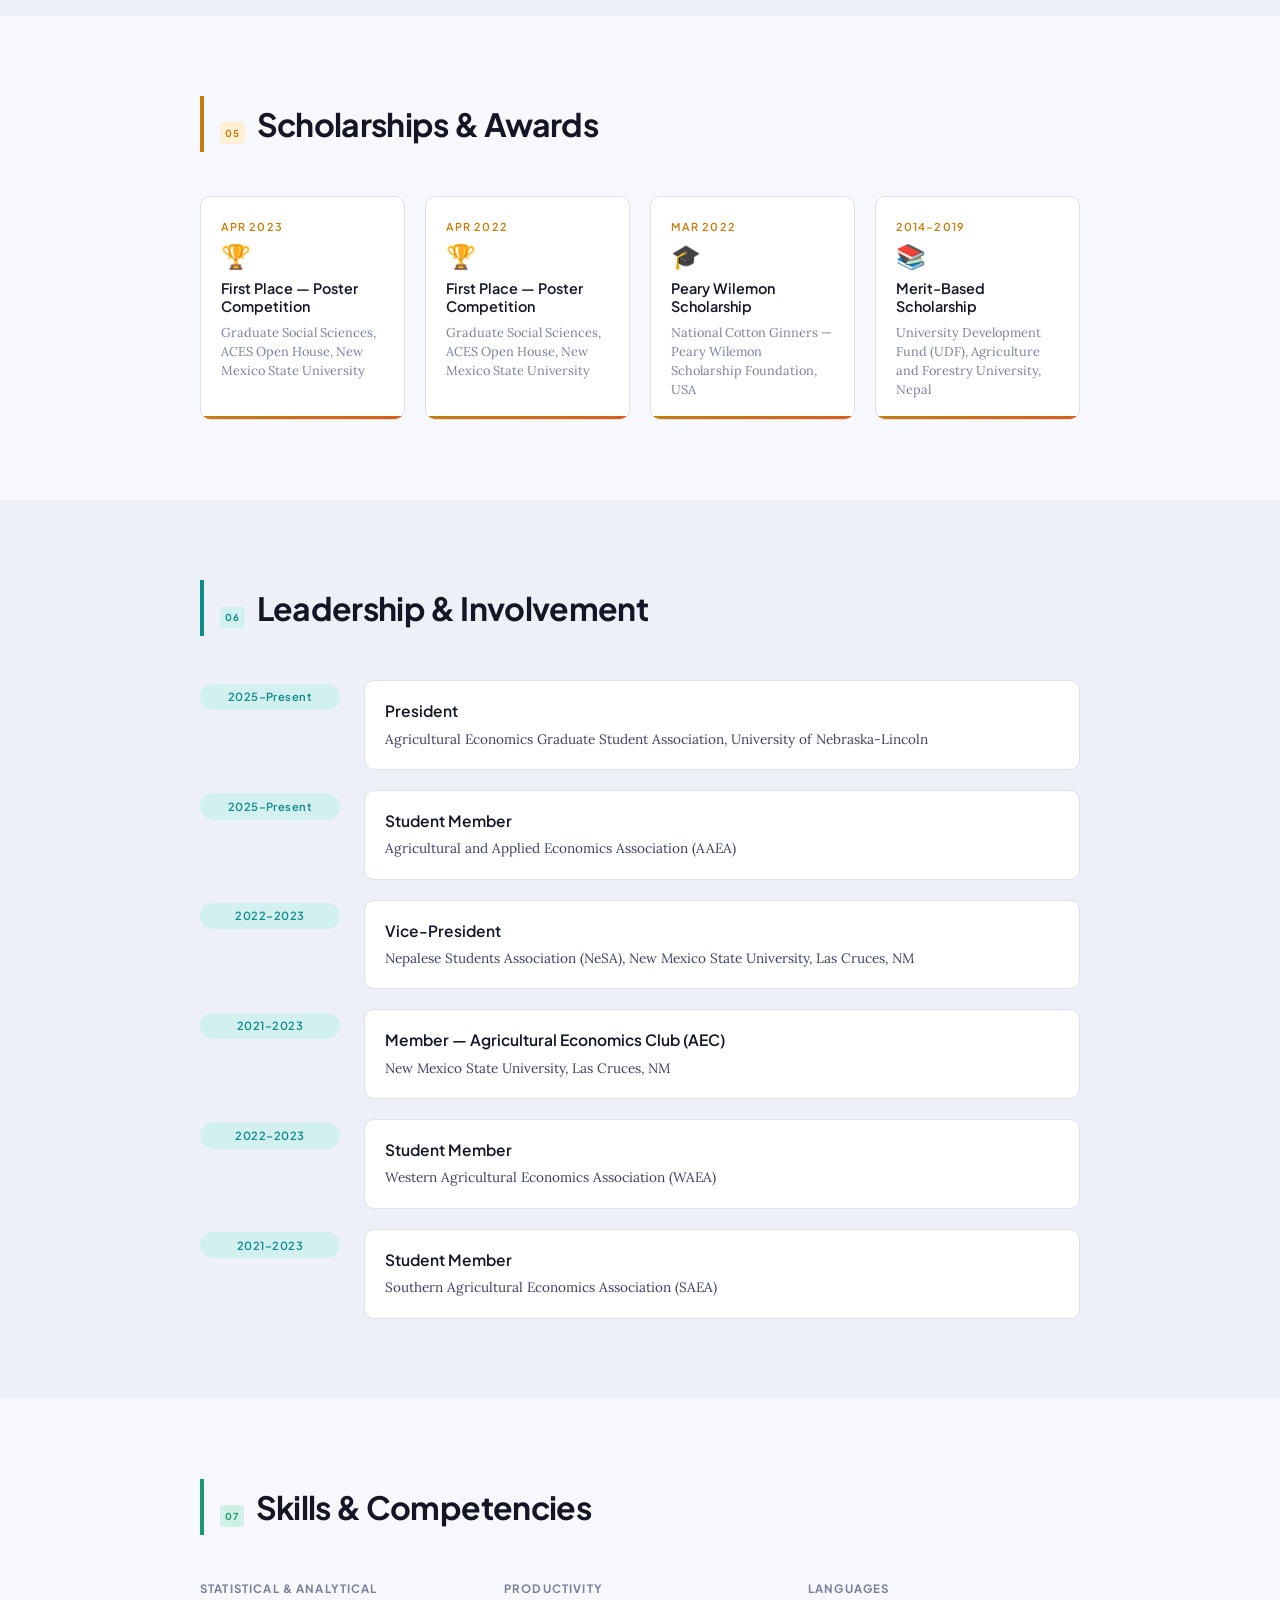
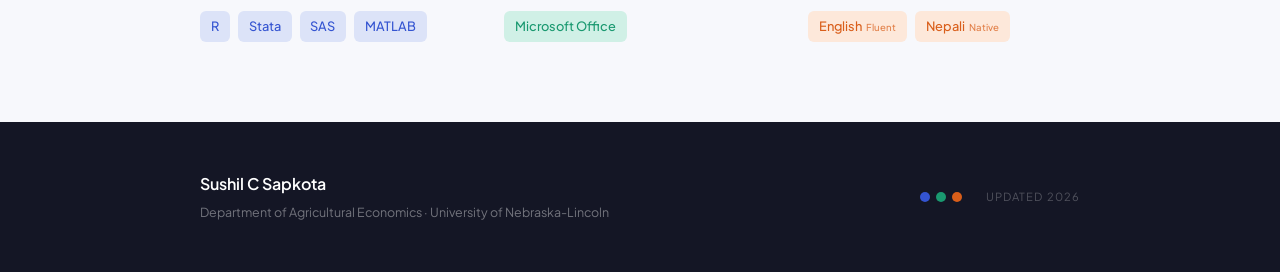
==== commit acffd8e2: "Add Google Scholar profile link" ====
--- a/index2.html
+++ b/index2.html
@@ -7,7 +7,7 @@
   <link rel="preconnect" href="https://fonts.googleapis.com" />
   <link rel="preconnect" href="https://fonts.gstatic.com" crossorigin />
   <link href="https://fonts.googleapis.com/css2?family=Plus+Jakarta+Sans:ital,wght@0,300;0,400;0,500;0,600;0,700;1,300;1,400&family=Lora:ital,wght@0,400;0,500;1,400&display=swap" rel="stylesheet" />
-  <link rel="stylesheet" href="styles2.css?v=4" />
+  <link rel="stylesheet" href="styles2.css?v=5" />
 </head>
 <body>
 
@@ -73,6 +73,15 @@
             >
               <img class="linkedin-logo" src="LI-In-Bug.png" alt="" />
             </a>
+            <a
+              class="scholar-link"
+              href="https://scholar.google.com/citations?user=Bftoj8IAAAAJ&hl=en"
+              target="_blank"
+              rel="noopener noreferrer"
+              aria-label="Visit Sushil C Sapkota on Google Scholar"
+            >
+              <img class="scholar-logo" src="google-scholar.svg" alt="" />
+            </a>
           </div>
 
           <p class="hero-bio">
--- a/styles2.css
+++ b/styles2.css
@@ -424,7 +424,8 @@
   transform-origin: right center;
 }
 
-.linkedin-link {
+.linkedin-link,
+.scholar-link {
   display: inline-flex;
   align-items: center;
   justify-content: center;
@@ -437,17 +438,28 @@
   transition: transform 0.2s ease, box-shadow 0.2s ease, opacity 0.2s ease;
 }
 
-.linkedin-link:hover {
+.linkedin-link:hover,
+.scholar-link:hover {
   opacity: 1;
   transform: translateY(-2px);
   box-shadow: 0 18px 36px rgba(0,0,0,0.28);
 }
 
-.linkedin-logo {
+.linkedin-logo,
+.scholar-logo {
   width: 58%;
   height: 58%;
   display: block;
   object-fit: contain;
+}
+
+.scholar-link {
+  background: var(--white);
+}
+
+.scholar-logo {
+  width: 62%;
+  height: 62%;
 }
 
 /* ── Bottom color bar ── */
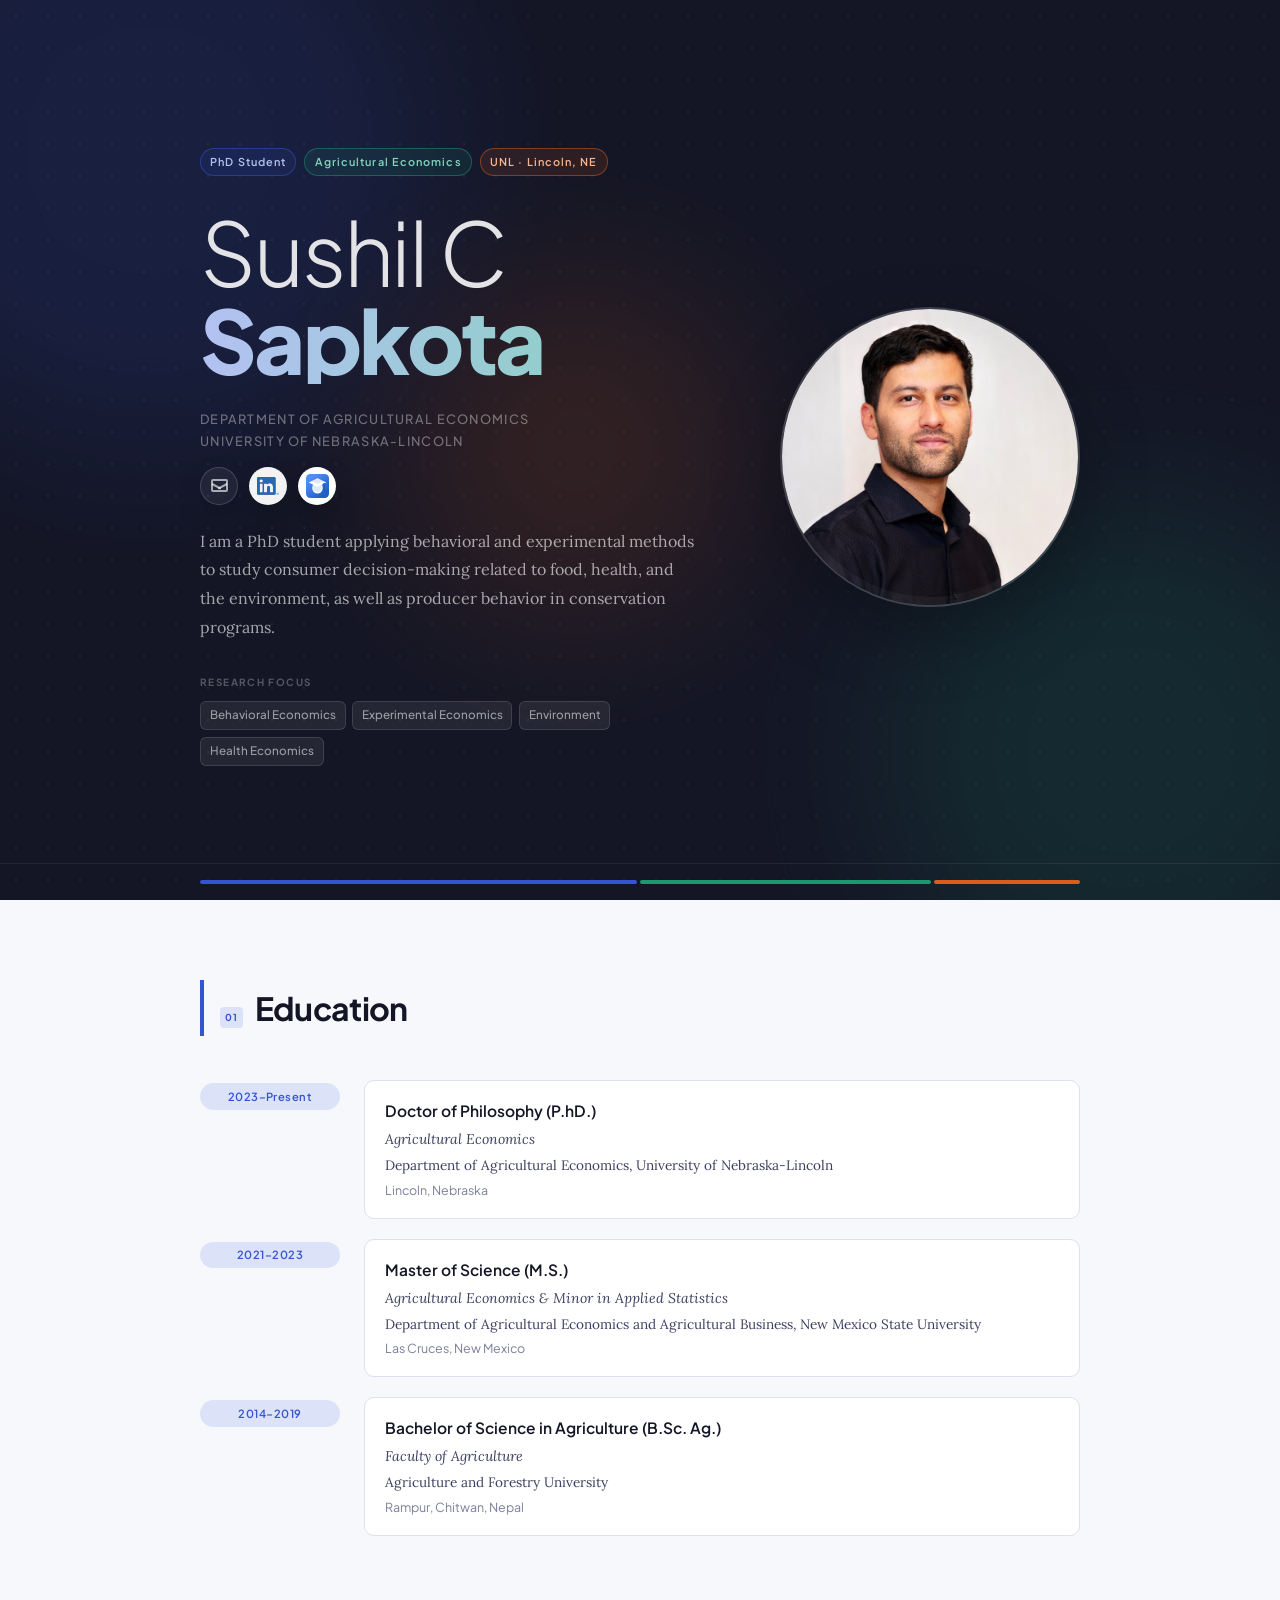
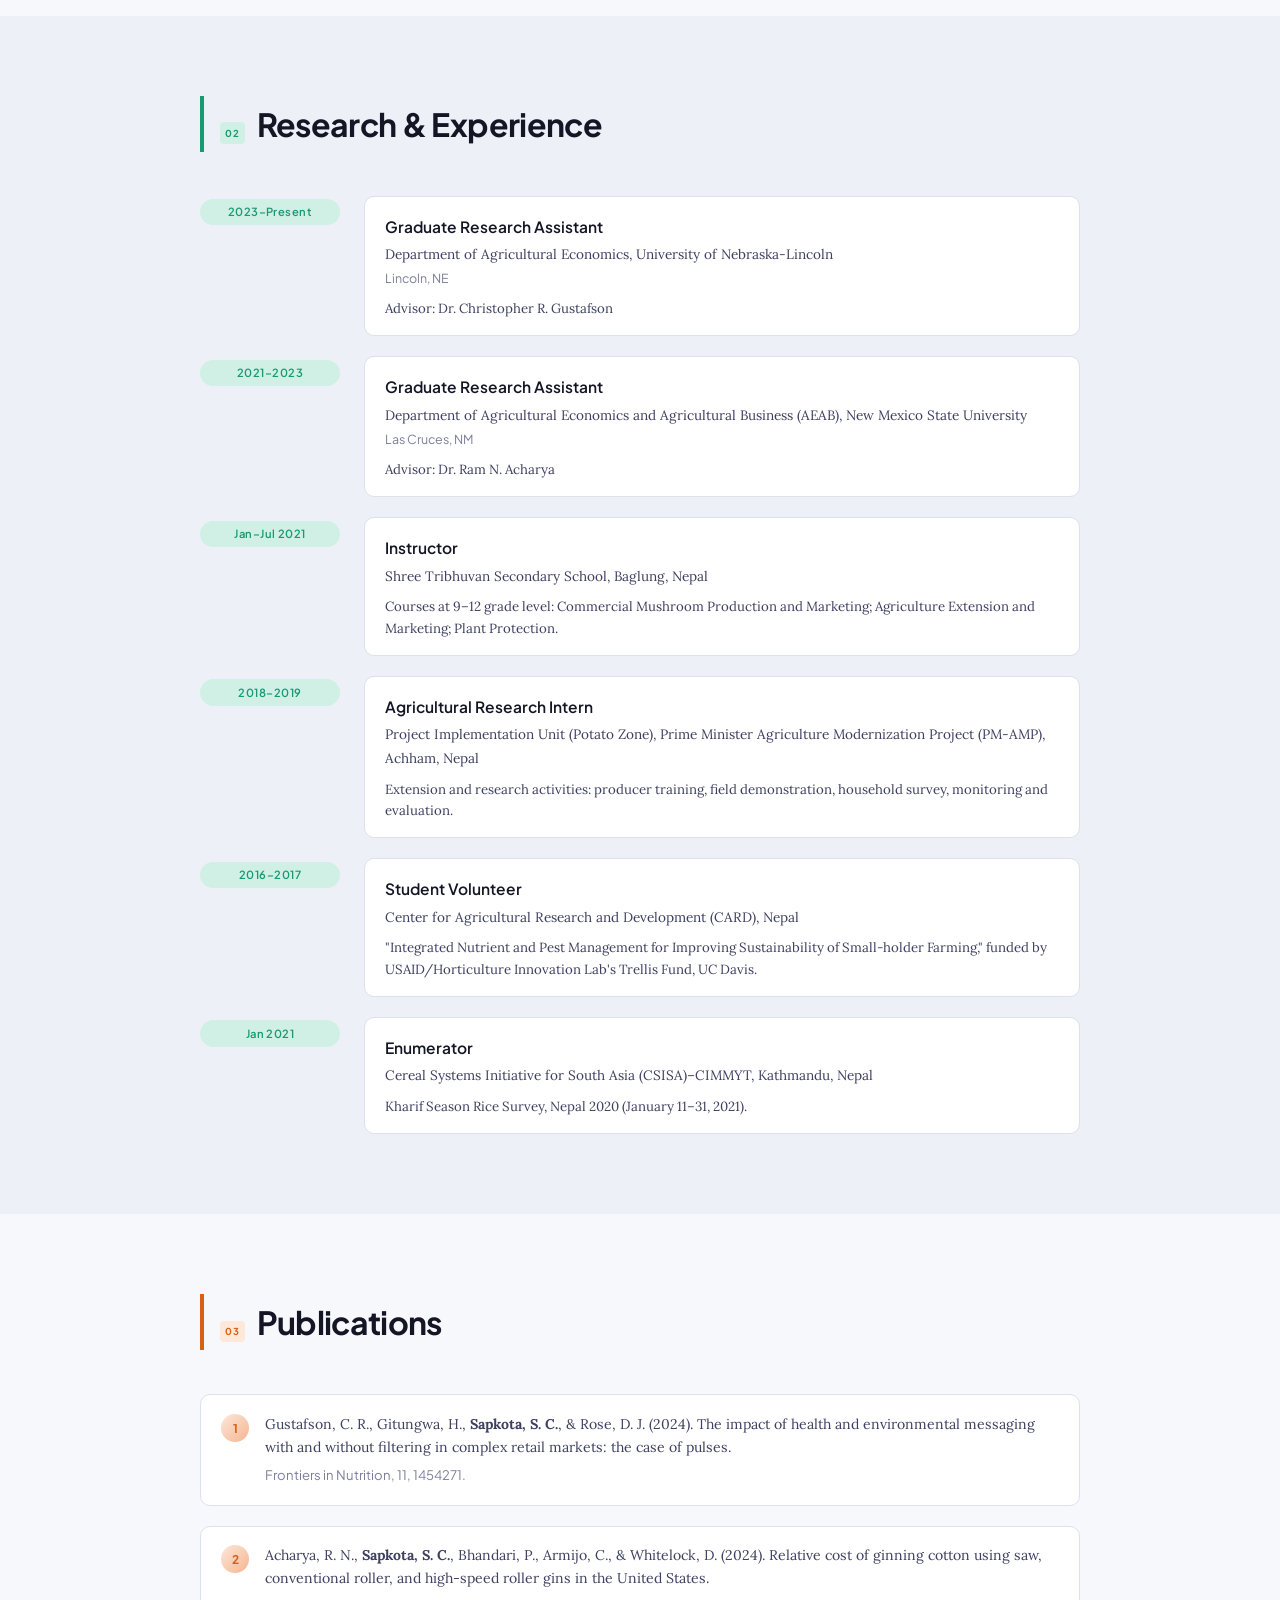
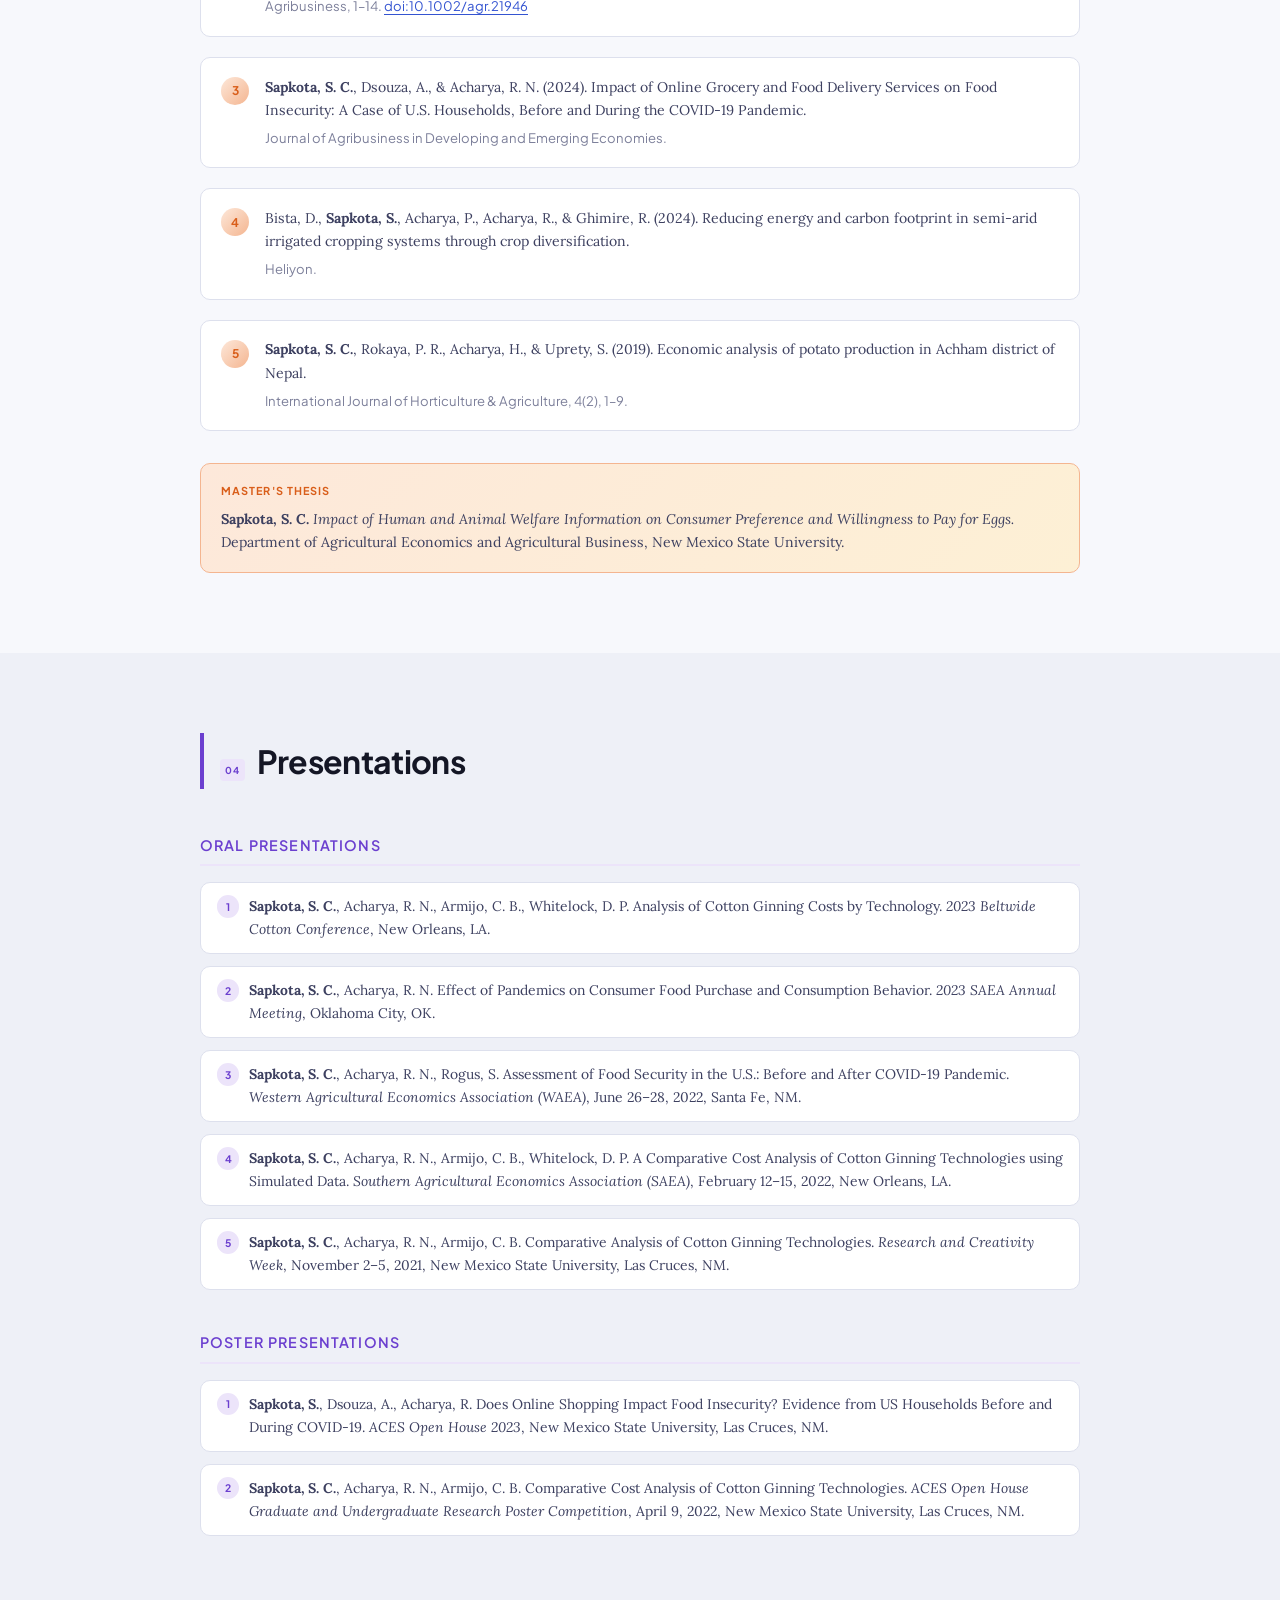
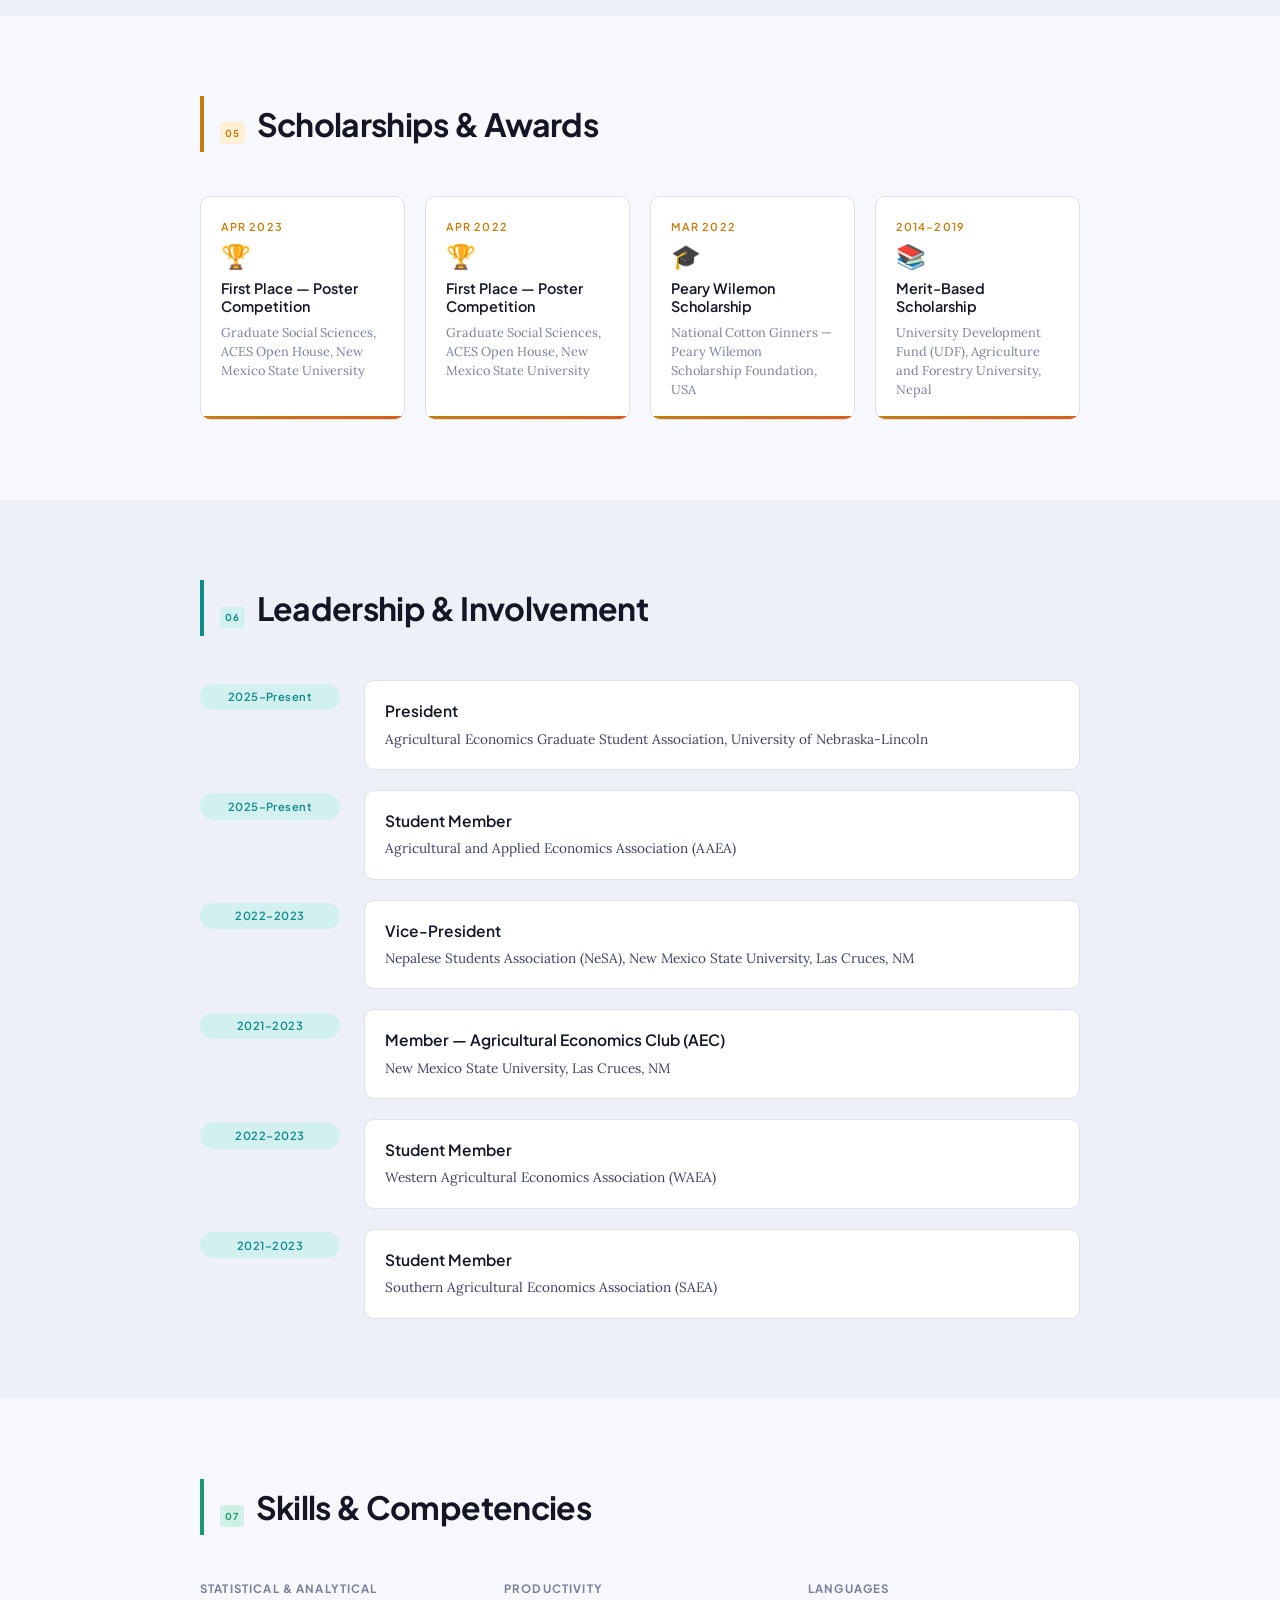
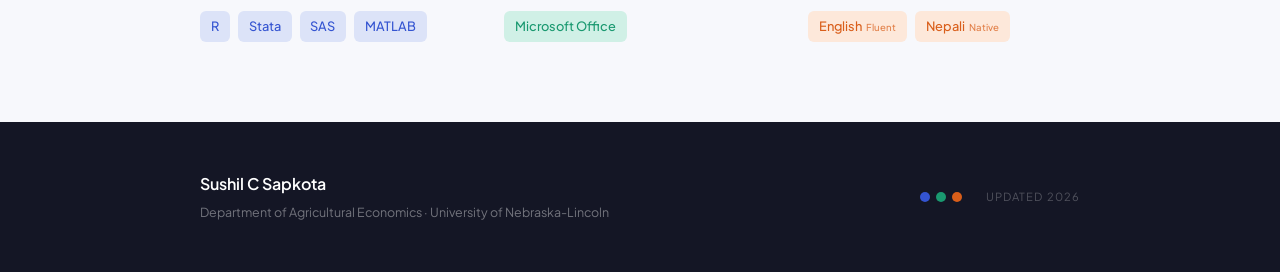
==== commit 931ac76f: "Bold author name in publication entry" ====
--- a/index2.html
+++ b/index2.html
@@ -266,7 +266,7 @@
           <li class="pub-item">
             <span class="pub-num">4</span>
             <div class="pub-content">
-              <p class="pub-cite">Bista, D., Sapkota, S., Acharya, P., Acharya, R., &amp; Ghimire, R. (2024). Reducing energy and carbon footprint in semi-arid irrigated cropping systems through crop diversification.</p>
+              <p class="pub-cite">Bista, D., <strong>Sapkota, S.</strong>, Acharya, P., Acharya, R., &amp; Ghimire, R. (2024). Reducing energy and carbon footprint in semi-arid irrigated cropping systems through crop diversification.</p>
               <p class="pub-journal">Heliyon.</p>
             </div>
           </li>
